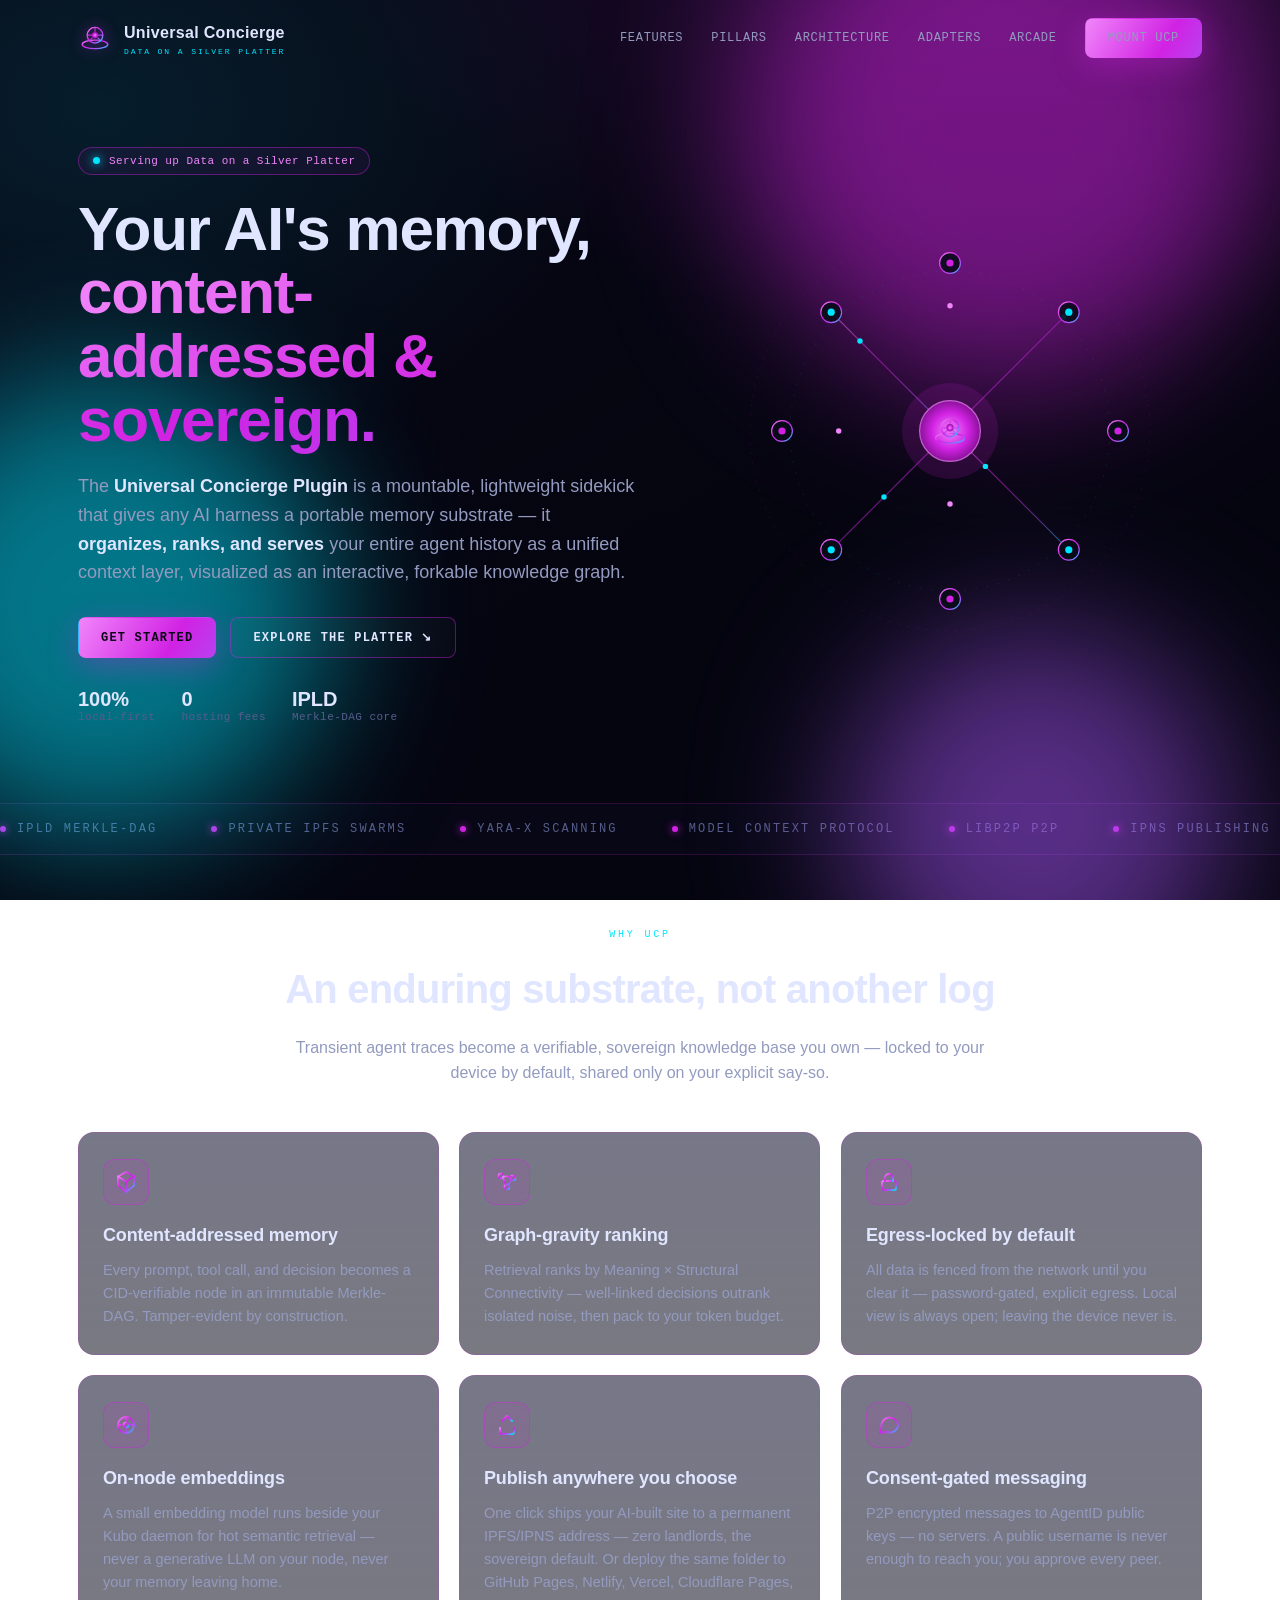
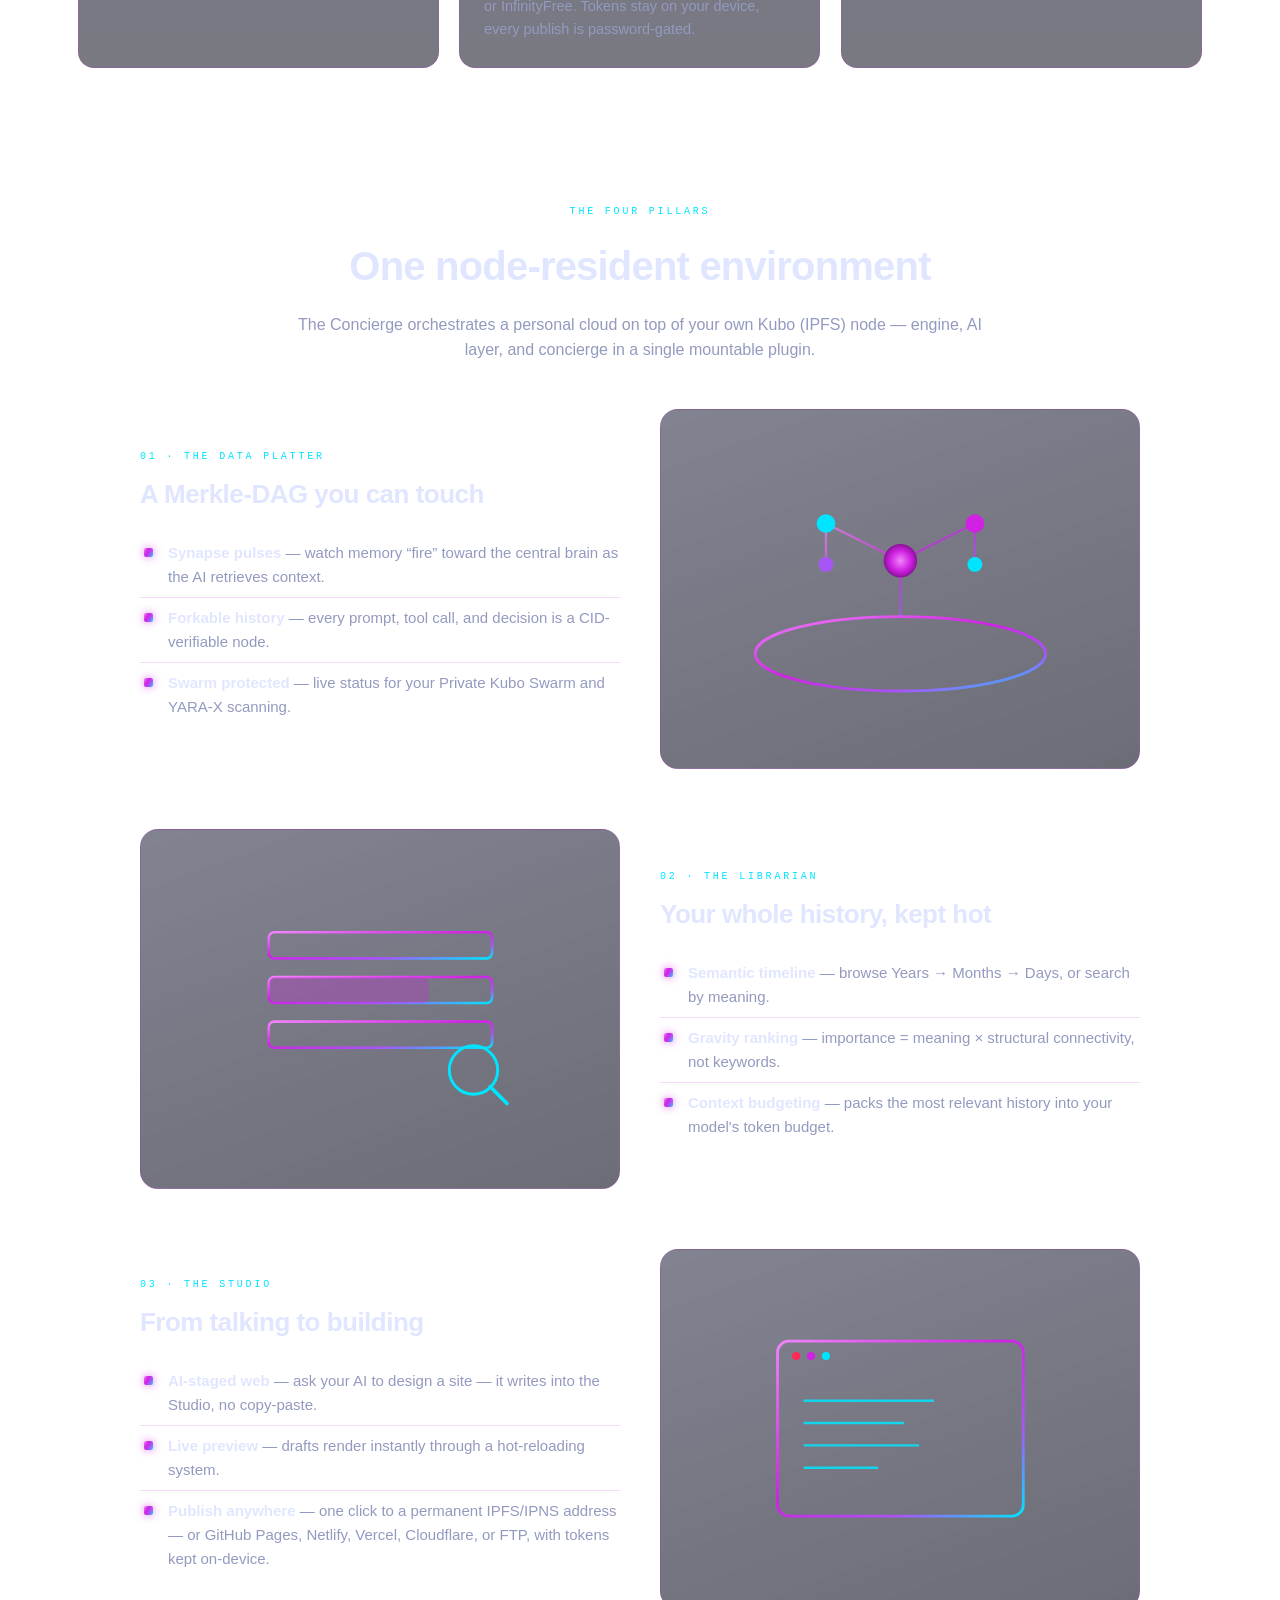
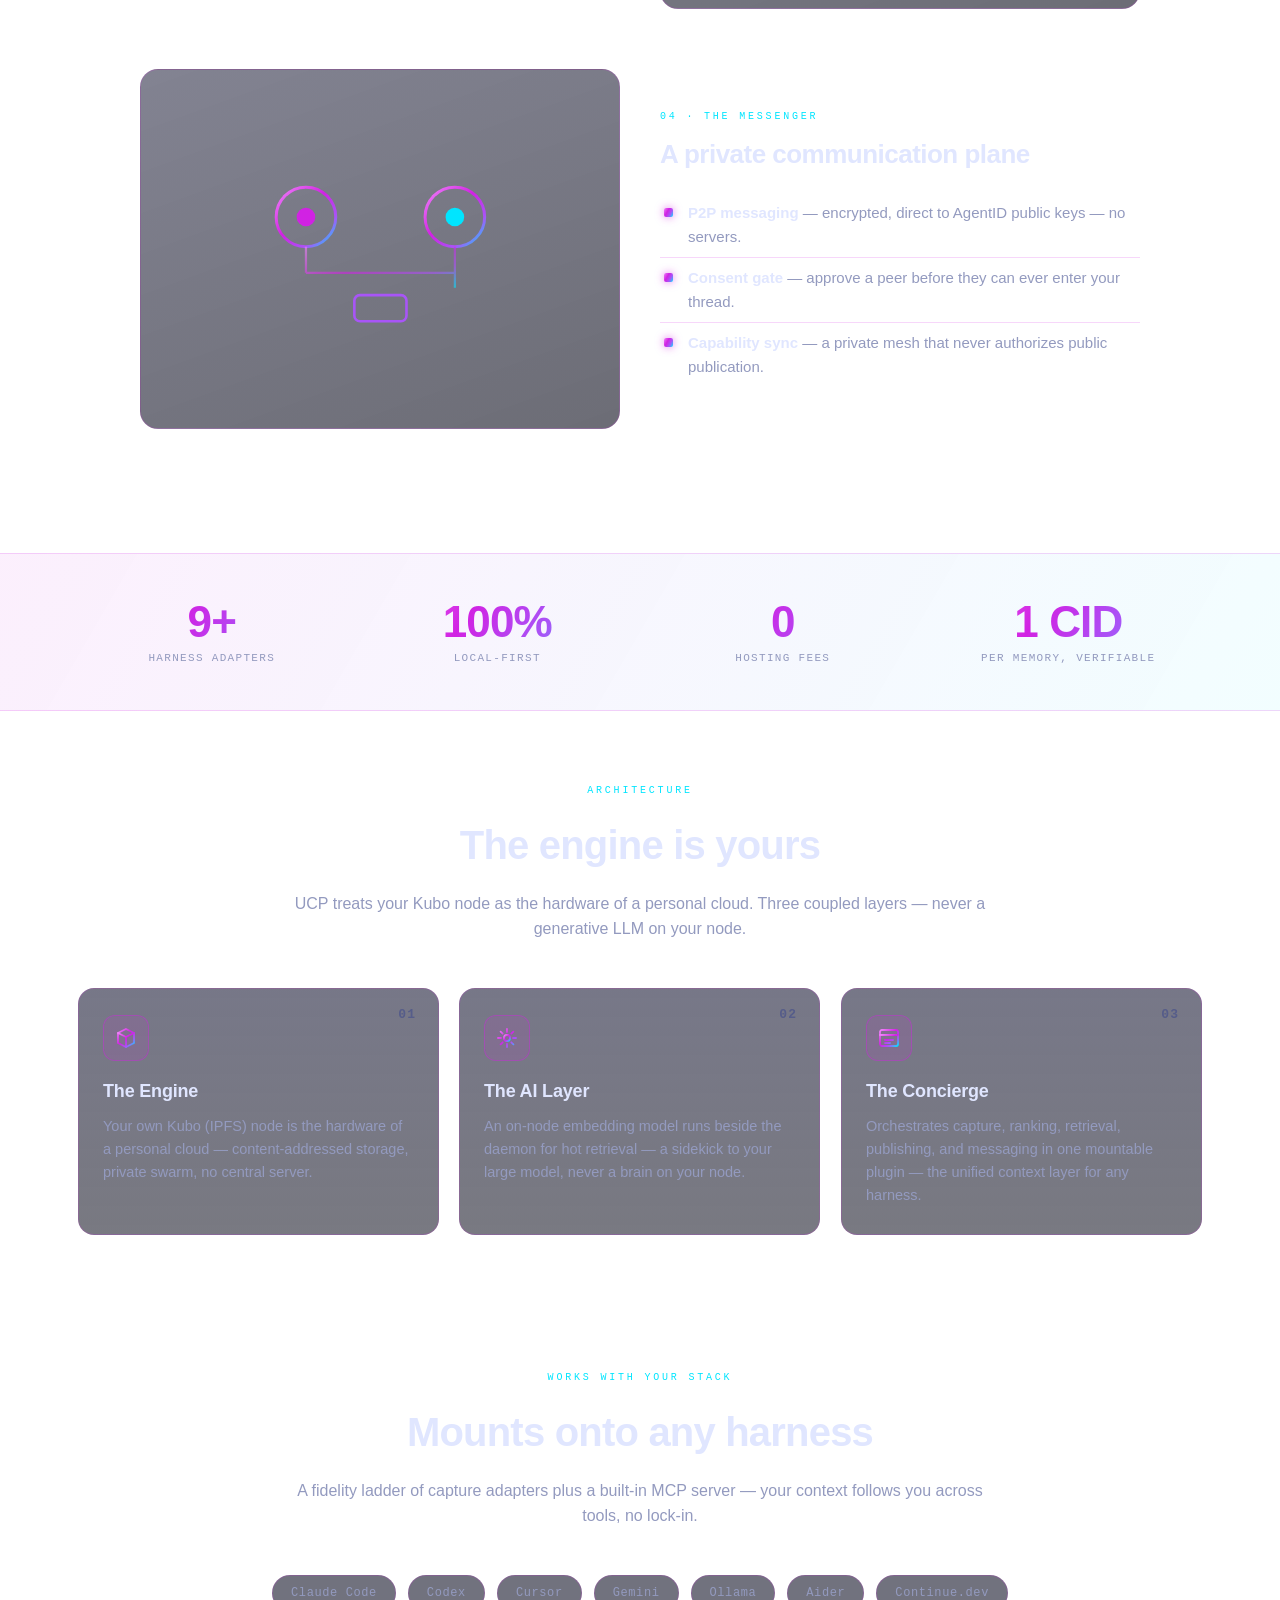
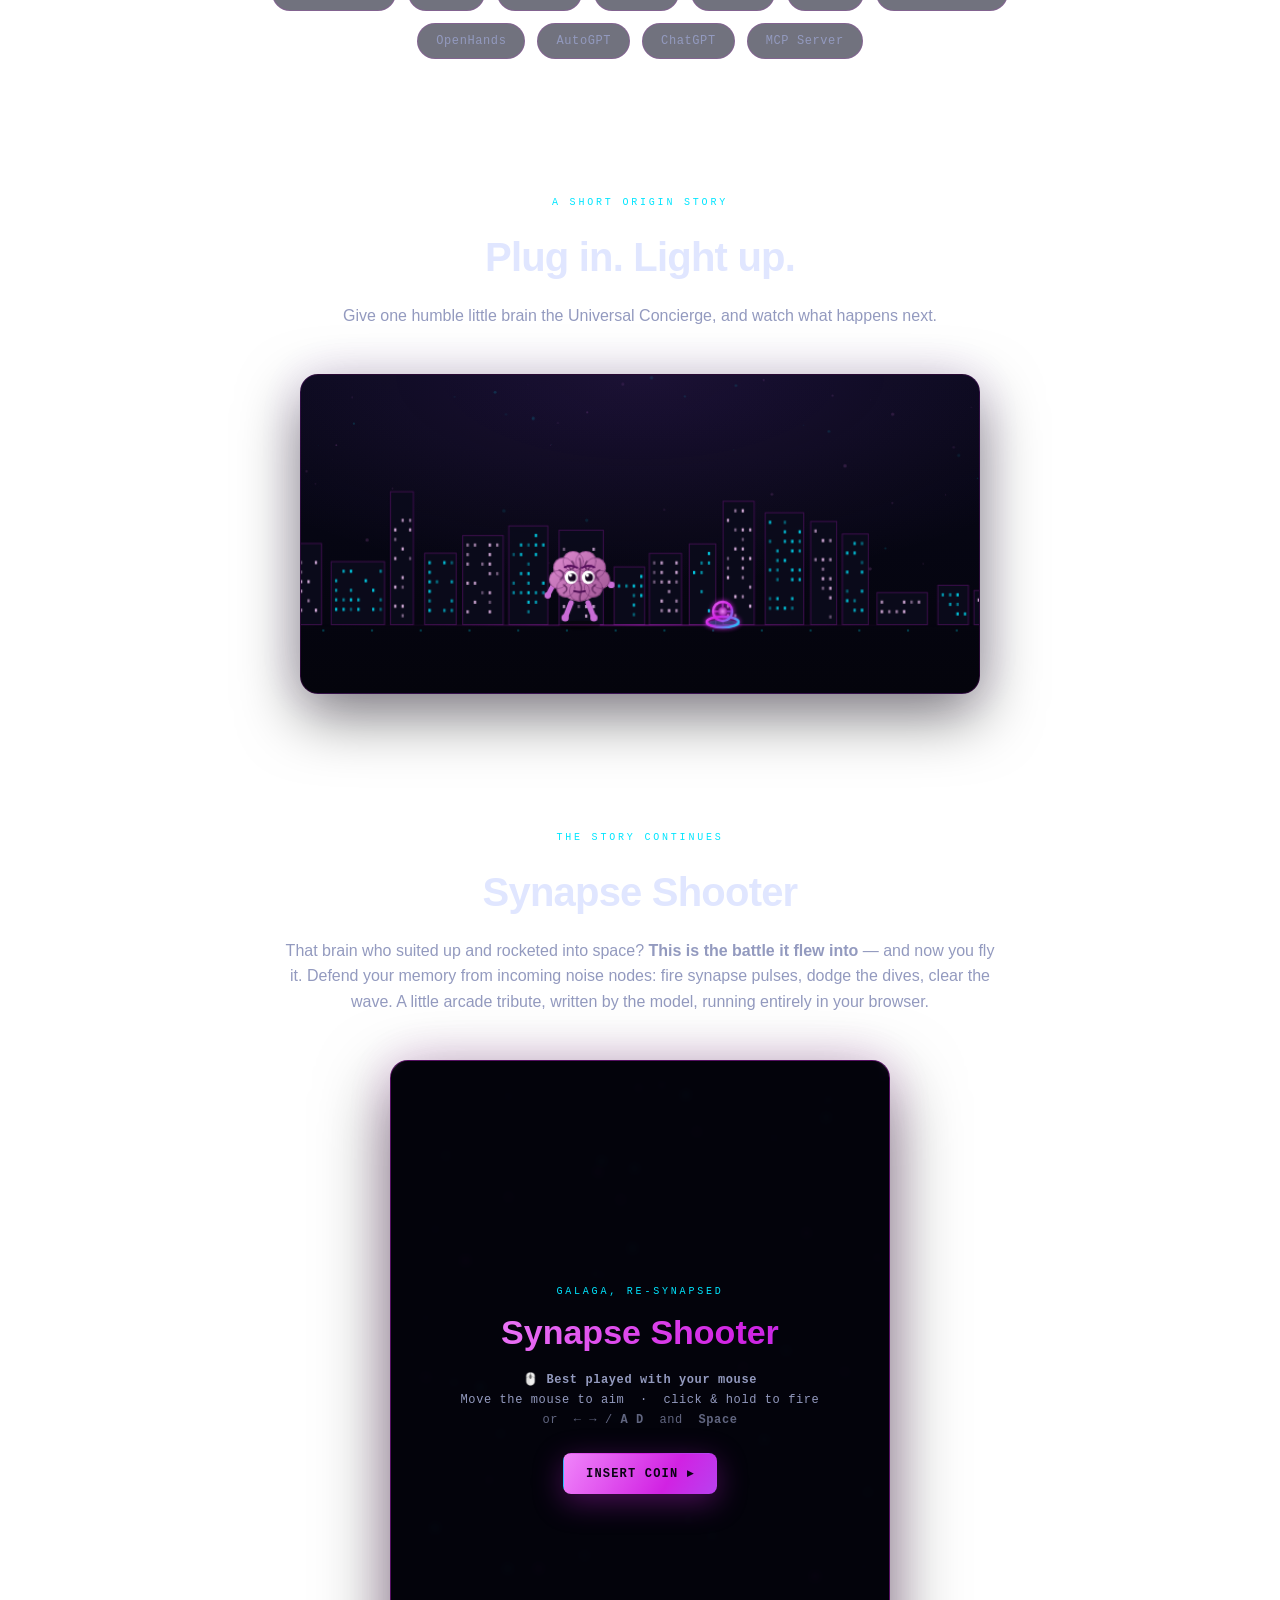
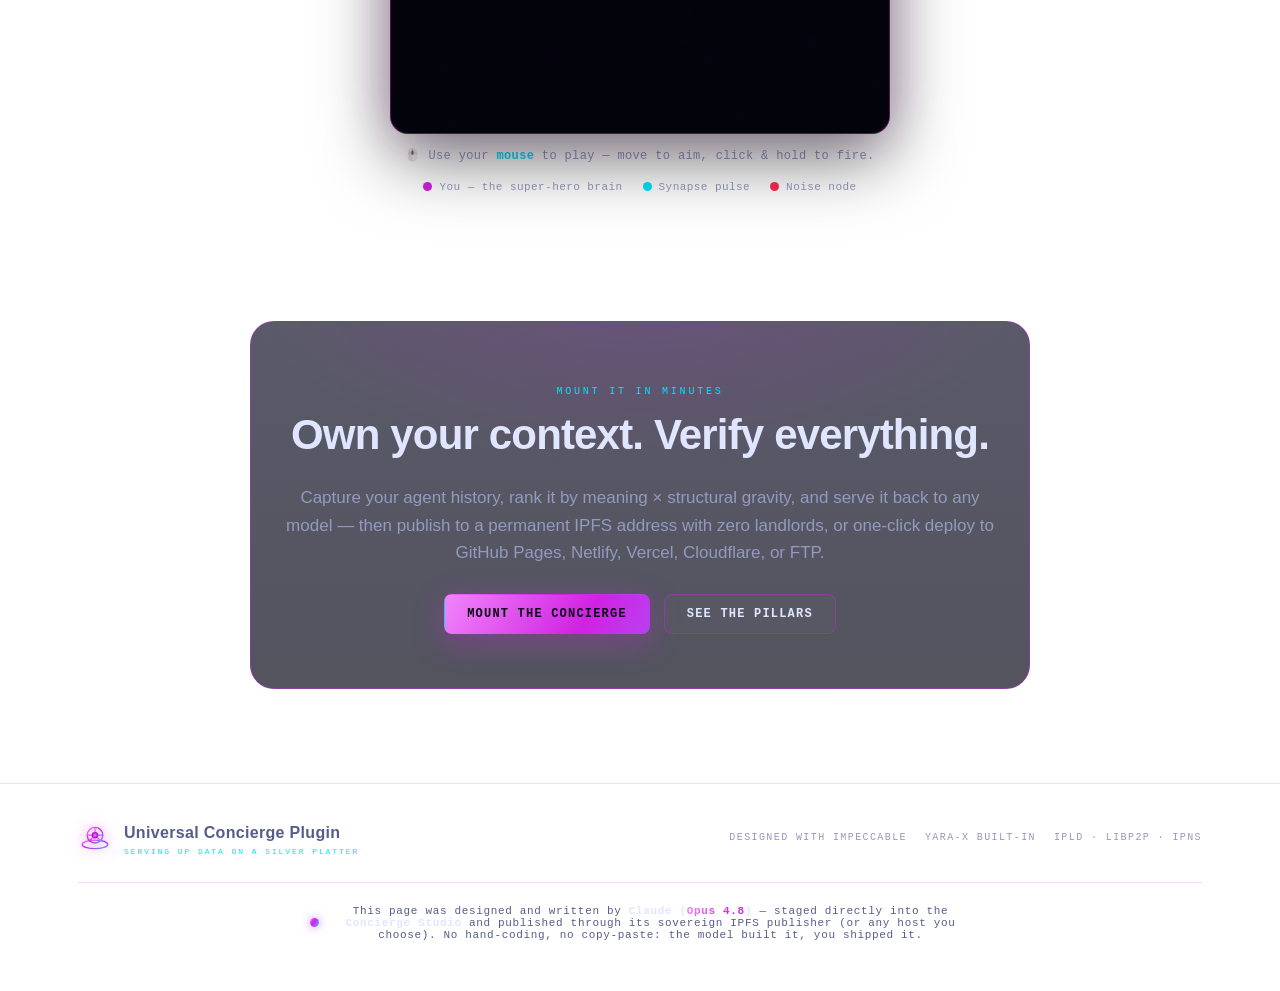
==== index.html @ cb351f6f "Published via Concierge" ====
<!doctype html>
<html lang="en">
<head>
<meta charset="utf-8">
<meta name="viewport" content="width=device-width, initial-scale=1">
<title>Universal Concierge Plugin — Serving up Data on a Silver Platter</title>
<meta name="description" content="The Universal Concierge Plugin (UCP) is a mountable, content-addressed memory substrate for any AI harness. Organize, rank, and serve your entire agent history as a sovereign context layer you own and verify.">
<style>
  :root{
    --black:#050510; --deep:#0a0b1a; --raised:#131429; --graphite:#1c1d38;
    --gold:#d122e3; --deep-gold:#8a1299; --pale-gold:#f085fa; --patina:#00e5ff;
    --vermilion:#ff2a55; --ink:#e0e6ff; --muted:#939abf; --faint:#565d8a; --synapse:#a855f7;
    --line:rgba(209,34,227,.18); --strong-line:rgba(209,34,227,.40);
    --body:"Avenir Next","Helvetica Neue",Helvetica,Arial,sans-serif;
    --mono:"SFMono-Regular",Consolas,"Liberation Mono",Menlo,monospace;
    --accent:linear-gradient(120deg,var(--pale-gold),var(--gold) 38%,var(--synapse) 68%,var(--patina));
  }
  *{box-sizing:border-box}
  html{scroll-behavior:smooth}
  body{
    margin:0; color:var(--ink); font:16px/1.6 var(--body);
    background:radial-gradient(1100px 700px at 78% -8%,rgba(209,34,227,.16),transparent 60%),
               radial-gradient(950px 680px at 8% 12%,rgba(0,229,255,.10),transparent 55%),
               linear-gradient(150deg,#070715,var(--black) 60%);
    background-attachment:fixed; overflow-x:hidden; -webkit-font-smoothing:antialiased;
  }
  a{color:inherit;text-decoration:none}
  ::selection{background:var(--gold);color:#fff}

  /* aurora drift */
  .aurora{position:fixed;inset:0;z-index:0;pointer-events:none;overflow:hidden}
  .aurora i{position:absolute;border-radius:50%;filter:blur(70px);opacity:.5;mix-blend-mode:screen;animation:drift 22s ease-in-out infinite}
  .aurora i:nth-child(1){width:520px;height:520px;background:var(--gold);top:-130px;left:58%}
  .aurora i:nth-child(2){width:460px;height:460px;background:var(--patina);top:42%;left:-130px;animation-delay:-7s}
  .aurora i:nth-child(3){width:380px;height:380px;background:var(--synapse);top:70%;left:66%;animation-delay:-13s}
  @keyframes drift{0%,100%{transform:translate(0,0) scale(1)}33%{transform:translate(40px,-50px) scale(1.12)}66%{transform:translate(-30px,40px) scale(.94)}}

  .wrap{max-width:1180px;margin:0 auto;padding:0 28px;position:relative;z-index:2}
  .eyebrow{color:var(--patina);font:10px var(--mono);letter-spacing:.28em;text-transform:uppercase}
  .grad{background:var(--accent);-webkit-background-clip:text;background-clip:text;color:transparent;background-size:200% 200%;animation:shimmer 8s ease infinite}
  @keyframes shimmer{0%,100%{background-position:0% 50%}50%{background-position:100% 50%}}

  /* nav */
  header{position:sticky;top:0;z-index:30;transition:.35s}
  nav{display:flex;align-items:center;gap:14px;max-width:1180px;margin:0 auto;padding:18px 28px;transition:.35s}
  header.scrolled{backdrop-filter:blur(12px);background:rgba(5,5,16,.72);border-bottom:1px solid var(--line)}
  header.scrolled nav{padding:12px 28px}
  .brand{display:flex;align-items:center;gap:12px;font-weight:700;letter-spacing:.02em}
  .brand .mark{width:34px;height:34px;flex:0 0 auto;filter:drop-shadow(0 0 7px rgba(209,34,227,.55))}
  .brand b{font-size:16px}
  .brand small{display:block;color:var(--patina);font:8px var(--mono);letter-spacing:.24em;text-transform:uppercase;margin-top:1px}
  .navlinks{margin-left:auto;display:flex;gap:28px;align-items:center}
  .navlinks a{color:var(--muted);font:12px var(--mono);letter-spacing:.06em;text-transform:uppercase;transition:.2s}
  .navlinks a:hover{color:var(--ink)}
  .btn{display:inline-flex;align-items:center;gap:9px;padding:12px 22px;border-radius:8px;font:12px var(--mono);letter-spacing:.1em;text-transform:uppercase;font-weight:600;cursor:pointer;border:1px solid transparent;transition:.25s;white-space:nowrap}
  .btn-primary{background:var(--accent);background-size:180% 180%;color:#0a0414;box-shadow:0 8px 30px rgba(209,34,227,.34);animation:shimmer 8s ease infinite}
  .btn-primary:hover{transform:translateY(-2px);box-shadow:0 12px 40px rgba(209,34,227,.5)}
  .btn-ghost{border-color:var(--strong-line);color:var(--ink);background:rgba(255,255,255,.02)}
  .btn-ghost:hover{border-color:var(--gold);background:rgba(209,34,227,.08)}
  @media(max-width:780px){.navlinks{display:none}}

  /* hero */
  .hero{display:grid;grid-template-columns:1.08fr .92fr;gap:30px;align-items:center;padding:70px 0 80px}
  @media(max-width:900px){.hero{grid-template-columns:1fr;padding:40px 0 50px}}
  .slogan-chip{display:inline-flex;align-items:center;gap:9px;padding:7px 14px;border:1px solid var(--strong-line);border-radius:100px;background:rgba(209,34,227,.06);font:11px var(--mono);letter-spacing:.04em;color:var(--pale-gold);margin-bottom:22px}
  .slogan-chip .dot{width:7px;height:7px;border-radius:50%;background:var(--patina);box-shadow:0 0 10px var(--patina);animation:blink 2.4s ease infinite}
  @keyframes blink{0%,100%{opacity:1}50%{opacity:.25}}
  h1{font-size:clamp(36px,5.4vw,62px);line-height:1.03;letter-spacing:-.02em;margin:0 0 20px;font-weight:800}
  .hero p.lead{font-size:18px;color:var(--muted);max-width:560px;margin:0 0 30px}
  .hero p.lead b{color:var(--ink);font-weight:600}
  .cta-row{display:flex;gap:14px;flex-wrap:wrap}
  .hero-meta{margin-top:30px;display:flex;gap:26px;flex-wrap:wrap}
  .hero-meta div{font:11px var(--mono);color:var(--faint);letter-spacing:.04em}
  .hero-meta b{display:block;color:var(--ink);font:600 20px var(--body);letter-spacing:0}

  /* hero graph */
  .stage{position:relative;aspect-ratio:1;max-width:480px;margin:0 auto;width:100%}
  .stage svg{width:100%;height:100%;overflow:visible}
  .ring{transform-origin:300px 300px;animation:spin 60s linear infinite}
  .ring.rev{animation:spin 90s linear infinite reverse}
  @keyframes spin{to{transform:rotate(360deg)}}
  .brainGlow{animation:pulse 3.4s ease-in-out infinite;transform-origin:300px 300px}
  @keyframes pulse{0%,100%{opacity:.55;transform:scale(1)}50%{opacity:1;transform:scale(1.08)}}
  .floatY{animation:floatY 7s ease-in-out infinite}
  @keyframes floatY{0%,100%{transform:translateY(0)}50%{transform:translateY(-12px)}}

  /* sections */
  section{position:relative;z-index:2;padding:64px 0}
  .sec-head{text-align:center;max-width:720px;margin:0 auto 46px}
  .sec-head h2{font-size:clamp(26px,3.6vw,40px);margin:12px 0 14px;letter-spacing:-.02em;font-weight:800}
  .sec-head p{color:var(--muted);font-size:16px;margin:0}

  /* trust marquee */
  .trust{border-top:1px solid var(--line);border-bottom:1px solid var(--line);background:rgba(10,11,26,.5);overflow:hidden;padding:18px 0}
  .marq{display:flex;gap:54px;width:max-content;animation:marq 26s linear infinite}
  .marq span{font:12px var(--mono);letter-spacing:.18em;text-transform:uppercase;color:var(--faint);display:inline-flex;align-items:center;gap:11px;white-space:nowrap}
  .marq span::before{content:"";width:6px;height:6px;border-radius:50%;background:var(--gold);box-shadow:0 0 8px var(--gold)}
  @keyframes marq{to{transform:translateX(-50%)}}

  /* feature grid */
  .grid{display:grid;grid-template-columns:repeat(3,1fr);gap:20px}
  @media(max-width:900px){.grid{grid-template-columns:1fr 1fr}}
  @media(max-width:620px){.grid{grid-template-columns:1fr}}
  .card{position:relative;padding:26px 24px;border-radius:16px;background:linear-gradient(180deg,rgba(28,29,56,.6),rgba(10,11,26,.55));border:1px solid var(--line);overflow:hidden;transition:.3s;will-change:transform}
  .card::before{content:"";position:absolute;inset:0;background:radial-gradient(380px 200px at var(--mx,50%) var(--my,0%),rgba(209,34,227,.16),transparent 60%);opacity:0;transition:.3s}
  .card:hover{transform:translateY(-6px);border-color:var(--strong-line);box-shadow:0 18px 50px rgba(0,0,0,.5)}
  .card:hover::before{opacity:1}
  .ic{width:46px;height:46px;border-radius:12px;display:grid;place-items:center;margin-bottom:16px;background:rgba(209,34,227,.1);border:1px solid var(--strong-line)}
  .ic svg{width:24px;height:24px}
  .card h3{margin:0 0 9px;font-size:18px;letter-spacing:-.01em}
  .card p{margin:0;color:var(--muted);font-size:14.5px}
  .card .num{position:absolute;top:18px;right:22px;font:700 13px var(--mono);color:var(--faint);letter-spacing:.1em}

  /* pillars (alternating) */
  .pillar{display:grid;grid-template-columns:1fr 1fr;gap:40px;align-items:center;margin:0 auto 60px;max-width:1000px}
  .pillar:nth-child(even) .pcopy{order:2}
  @media(max-width:820px){.pillar{grid-template-columns:1fr;gap:22px}.pillar:nth-child(even) .pcopy{order:0}}
  .pcopy .eyebrow{margin-bottom:12px;display:block}
  .pcopy h3{font-size:26px;margin:0 0 14px;letter-spacing:-.02em}
  .pcopy ul{list-style:none;padding:0;margin:18px 0 0}
  .pcopy li{position:relative;padding:8px 0 8px 28px;color:var(--muted);font-size:15px;border-top:1px solid var(--line)}
  .pcopy li:first-child{border-top:0}
  .pcopy li::before{content:"";position:absolute;left:4px;top:15px;width:9px;height:9px;border-radius:2px;background:var(--accent);box-shadow:0 0 9px rgba(209,34,227,.6)}
  .pcopy li b{color:var(--ink);font-weight:600}
  .pviz{aspect-ratio:4/3;border-radius:18px;border:1px solid var(--line);background:linear-gradient(160deg,rgba(28,29,56,.55),rgba(10,11,26,.6));display:grid;place-items:center;overflow:hidden;position:relative}
  .pviz svg{width:78%;height:78%;overflow:visible}

  /* stats band */
  .band{border-top:1px solid var(--line);border-bottom:1px solid var(--line);background:linear-gradient(120deg,rgba(209,34,227,.07),rgba(0,229,255,.05))}
  .stats{display:grid;grid-template-columns:repeat(4,1fr);gap:18px;text-align:center}
  @media(max-width:760px){.stats{grid-template-columns:1fr 1fr}}
  .stat b{display:block;font-size:clamp(28px,4vw,44px);font-weight:800;letter-spacing:-.02em;line-height:1;background:var(--accent);-webkit-background-clip:text;background-clip:text;color:transparent}
  .stat span{display:block;margin-top:8px;font:11px var(--mono);letter-spacing:.12em;text-transform:uppercase;color:var(--muted)}

  /* adapters */
  .chips{display:flex;flex-wrap:wrap;gap:12px;justify-content:center;max-width:820px;margin:0 auto}
  .chip{padding:10px 18px;border-radius:100px;border:1px solid var(--line);background:rgba(19,20,41,.6);font:12px var(--mono);letter-spacing:.05em;color:var(--muted);transition:.25s}
  .chip:hover{border-color:var(--gold);color:var(--ink);transform:translateY(-3px);box-shadow:0 8px 22px rgba(209,34,227,.25)}

  /* final cta */
  .finale{text-align:center;max-width:780px;margin:0 auto;padding:54px 34px;border-radius:24px;border:1px solid var(--strong-line);background:radial-gradient(700px 360px at 50% -20%,rgba(209,34,227,.18),transparent 60%),linear-gradient(180deg,rgba(19,20,41,.7),rgba(10,11,26,.7));position:relative;overflow:hidden}
  .finale h2{font-size:clamp(28px,4vw,42px);margin:0 0 16px;font-weight:800;letter-spacing:-.02em}
  .finale p{color:var(--muted);margin:0 0 28px;font-size:17px}

  footer{border-top:1px solid var(--line);margin-top:30px;padding:36px 0 50px;color:var(--faint)}
  .foot{display:flex;flex-wrap:wrap;gap:18px;align-items:center;justify-content:space-between}
  .foot .badges{display:flex;gap:18px;flex-wrap:wrap;font:10px var(--mono);letter-spacing:.14em;text-transform:uppercase}
  .foot .badges b{color:var(--muted);font-weight:400}
  .gen{margin-top:26px;padding-top:22px;border-top:1px solid var(--line);display:flex;align-items:center;justify-content:center;gap:12px;text-align:center;flex-wrap:wrap}
  .gen .spark{width:9px;height:9px;border-radius:50%;background:var(--accent);box-shadow:0 0 10px rgba(168,85,247,.7);animation:blink 2.4s ease infinite;flex:0 0 auto}
  .gen p{margin:0;font:11px var(--mono);letter-spacing:.06em;color:var(--faint);max-width:640px}
  .gen p b{color:var(--ink);font-weight:600}
  .gen p .grad{font-weight:700}

  /* arcade */
  .arcade-wrap{max-width:500px;margin:0 auto}
  .game-frame{position:relative;border:1px solid var(--strong-line);border-radius:18px;overflow:hidden;background:#04040c;box-shadow:0 24px 70px rgba(0,0,0,.55),0 0 50px rgba(209,34,227,.16)}
  #synapse-game{display:block;width:100%;height:auto;touch-action:none;cursor:crosshair}
  .overlay{position:absolute;inset:0;display:grid;place-items:center;text-align:center;background:rgba(4,4,12,.86);backdrop-filter:blur(3px);transition:.35s;padding:22px}
  .overlay.hide{opacity:0;visibility:hidden}
  .overlay h3{font-size:clamp(26px,7vw,34px);margin:8px 0 10px;font-weight:800}
  .overlay p{color:var(--muted);font:12px var(--mono);margin:0 0 22px;letter-spacing:.05em;line-height:1.7}
  .overlay .hi{color:var(--patina);margin-top:14px;font:11px var(--mono);letter-spacing:.1em}
  .legend{display:flex;gap:20px;justify-content:center;flex-wrap:wrap;margin-top:18px;font:11px var(--mono);color:var(--muted);letter-spacing:.04em}
  .legend i{display:inline-block;width:9px;height:9px;border-radius:50%;margin-right:7px;vertical-align:middle}
  .arcade-tip{text-align:center;color:var(--muted);font:12px var(--mono);letter-spacing:.03em;margin:14px 0 0}
  .arcade-tip b{color:var(--patina)}
  /* cartoon */
  .toon-wrap{max-width:680px;margin:0 auto}
  .toon-frame{border:1px solid var(--line);border-radius:18px;overflow:hidden;background:radial-gradient(120% 110% at 50% 0%,rgba(168,85,247,.12),transparent 60%),linear-gradient(180deg,#08081a,#04040c);box-shadow:0 22px 60px rgba(0,0,0,.5),0 0 50px rgba(168,85,247,.12)}
  #toon{display:block;width:100%;height:auto}

  /* reveal */
  .reveal{opacity:0;transform:translateY(26px);transition:.7s cubic-bezier(.2,.7,.2,1)}
  .reveal.in{opacity:1;transform:none}
  [data-d="1"]{transition-delay:.08s}[data-d="2"]{transition-delay:.16s}[data-d="3"]{transition-delay:.24s}
  @media(prefers-reduced-motion:reduce){*{animation:none!important}.reveal{opacity:1;transform:none}}
</style>
</head>
<body>
<div class="aurora"><i></i><i></i><i></i></div>

<!-- shared defs: brand mark + gradients -->
<svg width="0" height="0" style="position:absolute"><defs>
  <linearGradient id="g" x1="0" y1="0" x2="1" y2="1">
    <stop offset="0" stop-color="#f085fa"/><stop offset=".45" stop-color="#d122e3"/>
    <stop offset=".75" stop-color="#a855f7"/><stop offset="1" stop-color="#00e5ff"/>
  </linearGradient>
  <radialGradient id="gb" cx="50%" cy="50%" r="50%">
    <stop offset="0" stop-color="#f085fa"/><stop offset=".6" stop-color="#d122e3"/><stop offset="1" stop-color="#8a1299"/>
  </radialGradient>
  <symbol id="logo" viewBox="0 0 48 48">
    <ellipse cx="24" cy="33" rx="18" ry="6" fill="none" stroke="url(#g)" stroke-width="2"/>
    <circle cx="24" cy="20" r="11" fill="none" stroke="url(#g)" stroke-width="2"/>
    <circle cx="24" cy="20" r="4.6" fill="url(#gb)"/>
    <path d="M24 9v6M13.5 20h6M28.5 20h6M16 28l4-4M32 28l-4-4" stroke="url(#g)" stroke-width="1.6" stroke-linecap="round" opacity=".85"/>
  </symbol>
</defs></svg>

<header id="hdr">
  <nav>
    <a class="brand" href="#top">
      <svg class="mark"><use href="#logo"/></svg>
      <span><b>Universal Concierge</b><small>Data on a Silver Platter</small></span>
    </a>
    <div class="navlinks">
      <a href="#features">Features</a>
      <a href="#pillars">Pillars</a>
      <a href="#architecture">Architecture</a>
      <a href="#adapters">Adapters</a>
      <a href="#arcade">Arcade</a>
      <a class="btn btn-primary" href="#start">Mount UCP</a>
    </div>
  </nav>
</header>

<main id="top" class="wrap">
  <!-- HERO -->
  <section class="hero">
    <div class="reveal in">
      <span class="slogan-chip"><span class="dot"></span>Serving up Data on a Silver Platter</span>
      <h1>Your AI's memory,<br><span class="grad">content-addressed&nbsp;&amp; sovereign.</span></h1>
      <p class="lead">The <b>Universal Concierge Plugin</b> is a mountable, lightweight sidekick that gives any AI harness a portable memory substrate — it <b>organizes, ranks, and serves</b> your entire agent history as a unified context layer, visualized as an interactive, forkable knowledge graph.</p>
      <div class="cta-row">
        <a class="btn btn-primary" href="#start">Get started</a>
        <a class="btn btn-ghost" href="#features">Explore the platter ↘</a>
      </div>
      <div class="hero-meta">
        <div><b>100%</b>local-first</div>
        <div><b>0</b>hosting fees</div>
        <div><b>IPLD</b>Merkle-DAG core</div>
      </div>
    </div>
    <div class="stage floatY">
      <svg viewBox="0 0 600 600" aria-hidden="true">
        <g class="ring"><circle cx="300" cy="300" r="250" fill="none" stroke="rgba(209,34,227,.16)" stroke-width="1" stroke-dasharray="3 9"/></g>
        <g class="ring rev"><circle cx="300" cy="300" r="200" fill="none" stroke="rgba(0,229,255,.16)" stroke-width="1" stroke-dasharray="2 12"/></g>
        <g id="edges" stroke="url(#g)" stroke-width="1.4" opacity=".5" fill="none"></g>
        <g id="pulses"></g>
        <g id="nodes"></g>
        <g class="brainGlow"><circle cx="300" cy="300" r="60" fill="rgba(209,34,227,.14)"/></g>
        <circle cx="300" cy="300" r="38" fill="url(#gb)"/>
        <circle cx="300" cy="300" r="38" fill="none" stroke="#f085fa" stroke-width="1.5" opacity=".7"/>
        <use href="#logo" x="276" y="276" width="48" height="48"/>
      </svg>
    </div>
  </section>
</main>

<!-- TRUST -->
<div class="trust" aria-hidden="true"><div class="marq" id="marq"></div></div>

<main class="wrap">
  <!-- FEATURES -->
  <section id="features">
    <div class="sec-head reveal"><span class="eyebrow">Why UCP</span><h2>An enduring substrate, not another log</h2><p>Transient agent traces become a verifiable, sovereign knowledge base you own — locked to your device by default, shared only on your explicit say-so.</p></div>
    <div class="grid" id="featGrid"></div>
  </section>

  <!-- PILLARS -->
  <section id="pillars">
    <div class="sec-head reveal"><span class="eyebrow">The four pillars</span><h2>One node-resident environment</h2><p>The Concierge orchestrates a personal cloud on top of your own Kubo (IPFS) node — engine, AI layer, and concierge in a single mountable plugin.</p></div>
    <div id="pillarWrap"></div>
  </section>
</main>

<!-- STATS BAND -->
<div class="band"><div class="wrap"><section style="padding:46px 0"><div class="stats" id="stats"></div></section></div></div>

<main class="wrap">
  <!-- ARCHITECTURE -->
  <section id="architecture">
    <div class="sec-head reveal"><span class="eyebrow">Architecture</span><h2>The engine is yours</h2><p>UCP treats your Kubo node as the hardware of a personal cloud. Three coupled layers — never a generative LLM on your node.</p></div>
    <div class="grid" id="archGrid"></div>
  </section>

  <!-- ADAPTERS -->
  <section id="adapters">
    <div class="sec-head reveal"><span class="eyebrow">Works with your stack</span><h2>Mounts onto any harness</h2><p>A fidelity ladder of capture adapters plus a built-in MCP server — your context follows you across tools, no lock-in.</p></div>
    <div class="chips reveal" id="chips"></div>
  </section>

  <!-- CARTOON STORY -->
  <section id="story">
    <div class="sec-head reveal"><span class="eyebrow">A short origin story</span><h2>Plug in. Light up.</h2><p>Give one humble little brain the Universal Concierge, and watch what happens next.</p></div>
    <div class="toon-wrap reveal"><div class="toon-frame"><canvas id="toon" width="640" height="300"></canvas></div></div>
  </section>

  <!-- ARCADE -->
  <section id="arcade">
    <div class="sec-head reveal"><span class="eyebrow">The story continues</span><h2>Synapse Shooter</h2><p>That brain who suited up and rocketed into space? <b>This is the battle it flew into</b> — and now you fly it. Defend your memory from incoming noise nodes: fire synapse pulses, dodge the dives, clear the wave. A little arcade tribute, written by the model, running entirely in your browser.</p></div>
    <div class="arcade-wrap reveal">
      <div class="game-frame">
        <canvas id="synapse-game" width="460" height="620"></canvas>
        <div id="ss-overlay" class="overlay">
          <div>
            <div class="eyebrow">Galaga, re-synapsed</div>
            <h3 class="grad">Synapse Shooter</h3>
            <p id="ss-text">🖱️ <b>Best played with your mouse</b><br>Move the mouse to aim &nbsp;·&nbsp; click &amp; hold to fire<br><span style="opacity:.65">or &nbsp;<b>← →</b> / <b>A&nbsp;D</b>&nbsp; and &nbsp;<b>Space</b></span></p>
            <button id="ss-btn" class="btn btn-primary">Insert coin ▸</button>
            <div class="hi" id="ss-hi"></div>
          </div>
        </div>
      </div>
      <p class="arcade-tip">🖱️ Use your <b>mouse</b> to play — move to aim, click &amp; hold to fire.</p>
      <div class="legend">
        <span><i style="background:#d122e3"></i>You — the super-hero brain</span>
        <span><i style="background:#00e5ff"></i>Synapse pulse</span>
        <span><i style="background:#ff2a55"></i>Noise node</span>
      </div>
    </div>
  </section>

  <!-- FINAL CTA -->
  <section id="start">
    <div class="finale reveal">
      <span class="eyebrow">Mount it in minutes</span>
      <h2>Own your context. Verify everything.</h2>
      <p>Capture your agent history, rank it by meaning &times; structural gravity, and serve it back to any model — then publish to a permanent IPFS address with zero landlords, or one-click deploy to GitHub Pages, Netlify, Vercel, Cloudflare, or FTP.</p>
      <div class="cta-row" style="justify-content:center">
        <a class="btn btn-primary" href="#top">Mount the Concierge</a>
        <a class="btn btn-ghost" href="#pillars">See the pillars</a>
      </div>
    </div>
  </section>
</main>

<footer><div class="wrap">
  <div class="foot">
    <a class="brand" href="#top"><svg class="mark"><use href="#logo"/></svg><span><b>Universal Concierge Plugin</b><small>Serving up data on a silver platter</small></span></a>
    <div class="badges"><b>Designed with Impeccable</b><b>YARA-X built-in</b><b>IPLD · libp2p · IPNS</b></div>
  </div>
  <div class="gen">
    <span class="spark"></span>
    <p>This page was designed and written by <b>Claude (<span class="grad">Opus&nbsp;4.8</span>)</b> — staged directly into the <b>Concierge Studio</b> and published through its sovereign IPFS publisher (or any host you choose). No hand-coding, no copy-paste: the model built it, you shipped it.</p>
  </div>
</div></footer>

<script>
(function(){
  var ns="http://www.w3.org/2000/svg";
  function el(t,a){var e=document.createElementNS(ns,t);for(var k in a)e.setAttribute(k,a[k]);return e;}

  /* hero knowledge-graph: nodes orbiting a brain, pulses flowing inward */
  var nodes=document.getElementById("nodes"),edges=document.getElementById("edges"),pulses=document.getElementById("pulses");
  if(nodes){
    var cx=300,cy=300,R=210,N=8;
    for(var i=0;i<N;i++){
      var a=(i/N)*Math.PI*2 - Math.PI/2;
      var x=cx+Math.cos(a)*R, y=cy+Math.sin(a)*R;
      edges.appendChild(el("path",{d:"M"+x+","+y+" L"+cx+","+cy}));
      var g=el("g",{});
      g.appendChild(el("circle",{cx:x,cy:y,r:13,fill:"rgba(10,11,26,.9)",stroke:"url(#g)","stroke-width":1.5}));
      g.appendChild(el("circle",{cx:x,cy:y,r:4.5,fill:i%2?"#00e5ff":"#d122e3"}));
      nodes.appendChild(g);
      var dot=el("circle",{r:3.4,fill:i%2?"#00e5ff":"#f085fa"});
      dot.appendChild(el("animateMotion",{dur:(2.1+i*0.18)+"s",repeatCount:"indefinite",begin:(i*0.26)+"s",path:"M"+x+","+y+" L"+cx+","+cy}));
      pulses.appendChild(dot);
    }
  }

  /* trust marquee (doubled for seamless loop) */
  var items=["IPLD Merkle-DAG","Private IPFS Swarms","YARA-X scanning","Model Context Protocol","libp2p P2P","IPNS publishing","Multi-host deploy","On-node embeddings","Capability-scoped sync"];
  var marq=document.getElementById("marq");
  if(marq)marq.innerHTML=items.concat(items).map(function(t){return "<span>"+t+"</span>";}).join("");

  function icon(p){return '<svg viewBox="0 0 24 24" fill="none" stroke="url(#g)" stroke-width="1.8" stroke-linecap="round" stroke-linejoin="round">'+p+'</svg>';}
  var feats=[
    {t:"Content-addressed memory",d:"Every prompt, tool call, and decision becomes a CID-verifiable node in an immutable Merkle-DAG. Tamper-evident by construction.",i:'<path d="M12 2l8 4.5v9L12 22 4 15.5v-9z"/><path d="M12 22V12M4 6.5l8 5 8-5"/>'},
    {t:"Graph-gravity ranking",d:"Retrieval ranks by Meaning × Structural Connectivity — well-linked decisions outrank isolated noise, then pack to your token budget.",i:'<circle cx="6" cy="6" r="2.4"/><circle cx="18" cy="8" r="2.4"/><circle cx="12" cy="17" r="2.4"/><path d="M7.8 7.4L11 15M16.4 9.6L13 15M8 6.6h8"/>'},
    {t:"Egress-locked by default",d:"All data is fenced from the network until you clear it — password-gated, explicit egress. Local view is always open; leaving the device never is.",i:'<rect x="5" y="11" width="14" height="9" rx="2"/><path d="M8 11V8a4 4 0 018 0v3"/>'},
    {t:"On-node embeddings",d:"A small embedding model runs beside your Kubo daemon for hot semantic retrieval — never a generative LLM on your node, never your memory leaving home.",i:'<circle cx="12" cy="12" r="8"/><path d="M12 4v4M12 16v4M4 12h4M16 12h4"/><circle cx="12" cy="12" r="2.3"/>'},
    {t:"Publish anywhere you choose",d:"One click ships your AI-built site to a permanent IPFS/IPNS address — zero landlords, the sovereign default. Or deploy the same folder to GitHub Pages, Netlify, Vercel, Cloudflare Pages, or InfinityFree. Tokens stay on your device, every publish is password-gated.",i:'<path d="M12 3v12"/><path d="M7 8l5-5 5 5"/><path d="M5 15v4a2 2 0 002 2h10a2 2 0 002-2v-4"/>'},
    {t:"Consent-gated messaging",d:"P2P encrypted messages to AgentID public keys — no servers. A public username is never enough to reach you; you approve every peer.",i:'<path d="M21 11.5a8 8 0 01-11.6 7.1L3 20l1.4-5.4A8 8 0 1121 11.5z"/>'}
  ];
  var fg=document.getElementById("featGrid");
  if(fg)feats.forEach(function(f,i){
    var c=document.createElement("div");c.className="card reveal";c.setAttribute("data-d",(i%3)+1);
    c.innerHTML='<div class="ic">'+icon(f.i)+'</div><h3>'+f.t+'</h3><p>'+f.d+'</p>';
    fg.appendChild(c);
  });

  function viz(kind){
    if(kind=="platter")return '<svg viewBox="0 0 200 150"><ellipse cx="100" cy="110" rx="78" ry="20" fill="none" stroke="url(#g)" stroke-width="1.5"/><g stroke="url(#g)" fill="none" stroke-width="1.2" opacity=".7"><path d="M100 90V60M100 60L60 40M100 60l40-20M60 40v22M140 40v22"/></g><circle cx="100" cy="60" r="9" fill="url(#gb)"/><circle cx="60" cy="40" r="5" fill="#00e5ff"/><circle cx="140" cy="40" r="5" fill="#d122e3"/><circle cx="60" cy="62" r="4" fill="#a855f7"/><circle cx="140" cy="62" r="4" fill="#00e5ff"/></svg>';
    if(kind=="lib")return '<svg viewBox="0 0 200 150"><g stroke="url(#g)" stroke-width="1.4" fill="none"><rect x="40" y="34" width="120" height="14" rx="3"/><rect x="40" y="58" width="120" height="14" rx="3"/><rect x="40" y="82" width="120" height="14" rx="3"/></g><rect x="40" y="58" width="86" height="14" rx="3" fill="rgba(209,34,227,.28)"/><circle cx="150" cy="108" r="13" fill="none" stroke="#00e5ff" stroke-width="1.6"/><path d="M159 117l9 9" stroke="#00e5ff" stroke-width="2" stroke-linecap="round"/></svg>';
    if(kind=="studio")return '<svg viewBox="0 0 200 150"><rect x="34" y="28" width="132" height="94" rx="6" fill="none" stroke="url(#g)" stroke-width="1.5"/><path d="M34 44h132" stroke="url(#g)" stroke-width="1.2"/><circle cx="44" cy="36" r="2.2" fill="#ff2a55"/><circle cx="52" cy="36" r="2.2" fill="#d122e3"/><circle cx="60" cy="36" r="2.2" fill="#00e5ff"/><g stroke="#00e5ff" stroke-width="1.3" opacity=".85" fill="none"><path d="M48 60h70M48 72h54M48 84h62M48 96h40"/></g></svg>';
    return '<svg viewBox="0 0 200 150"><circle cx="60" cy="58" r="16" fill="none" stroke="url(#g)" stroke-width="1.6"/><circle cx="140" cy="58" r="16" fill="none" stroke="url(#g)" stroke-width="1.6"/><circle cx="60" cy="58" r="5" fill="#d122e3"/><circle cx="140" cy="58" r="5" fill="#00e5ff"/><path d="M76 58h48" stroke="url(#g)" stroke-width="1.5" stroke-dasharray="4 4"><animate attributeName="stroke-dashoffset" from="16" to="0" dur="1s" repeatCount="indefinite"/></path><path d="M60 74v14M140 74v14M60 88h80v8" stroke="url(#g)" stroke-width="1.2" fill="none" opacity=".6"/><rect x="86" y="100" width="28" height="14" rx="3" fill="none" stroke="#a855f7" stroke-width="1.4"/></svg>';
  }
  var pillars=[
    {tag:"01 · The Data Platter",t:"A Merkle-DAG you can touch",v:"platter",li:[["Synapse pulses","watch memory “fire” toward the central brain as the AI retrieves context."],["Forkable history","every prompt, tool call, and decision is a CID-verifiable node."],["Swarm protected","live status for your Private Kubo Swarm and YARA-X scanning."]]},
    {tag:"02 · The Librarian",t:"Your whole history, kept hot",v:"lib",li:[["Semantic timeline","browse Years → Months → Days, or search by meaning."],["Gravity ranking","importance = meaning × structural connectivity, not keywords."],["Context budgeting","packs the most relevant history into your model's token budget."]]},
    {tag:"03 · The Studio",t:"From talking to building",v:"studio",li:[["AI-staged web","ask your AI to design a site — it writes into the Studio, no copy-paste."],["Live preview","drafts render instantly through a hot-reloading system."],["Publish anywhere","one click to a permanent IPFS/IPNS address — or GitHub Pages, Netlify, Vercel, Cloudflare, or FTP, with tokens kept on-device."]]},
    {tag:"04 · The Messenger",t:"A private communication plane",v:"msg",li:[["P2P messaging","encrypted, direct to AgentID public keys — no servers."],["Consent gate","approve a peer before they can ever enter your thread."],["Capability sync","a private mesh that never authorizes public publication."]]}
  ];
  var pw=document.getElementById("pillarWrap");
  if(pw)pillars.forEach(function(p){
    var row=document.createElement("div");row.className="pillar reveal";
    var lis=p.li.map(function(x){return "<li><b>"+x[0]+"</b> — "+x[1]+"</li>";}).join("");
    row.innerHTML='<div class="pcopy"><span class="eyebrow">'+p.tag+'</span><h3>'+p.t+'</h3><ul>'+lis+'</ul></div><div class="pviz">'+viz(p.v)+'</div>';
    pw.appendChild(row);
  });

  var arch=[
    {t:"The Engine",d:"Your own Kubo (IPFS) node is the hardware of a personal cloud — content-addressed storage, private swarm, no central server.",i:'<path d="M4 7l8-4 8 4v10l-8 4-8-4z"/><path d="M12 11l8-4M12 11v10M12 11L4 7"/>'},
    {t:"The AI Layer",d:"An on-node embedding model runs beside the daemon for hot retrieval — a sidekick to your large model, never a brain on your node.",i:'<circle cx="12" cy="12" r="3"/><path d="M12 3v3M12 18v3M3 12h3M18 12h3M5.6 5.6l2.1 2.1M16.3 16.3l2.1 2.1M18.4 5.6l-2.1 2.1M7.7 16.3l-2.1 2.1"/>'},
    {t:"The Concierge",d:"Orchestrates capture, ranking, retrieval, publishing, and messaging in one mountable plugin — the unified context layer for any harness.",i:'<rect x="3" y="4" width="18" height="16" rx="2"/><path d="M3 9h18M8 14h8M8 17h5"/>'}
  ];
  var ag=document.getElementById("archGrid");
  if(ag)arch.forEach(function(a,i){
    var c=document.createElement("div");c.className="card reveal";c.setAttribute("data-d",i+1);
    c.innerHTML='<div class="num">0'+(i+1)+'</div><div class="ic">'+icon(a.i)+'</div><h3>'+a.t+'</h3><p>'+a.d+'</p>';
    ag.appendChild(c);
  });

  var harnesses=["Claude Code","Codex","Cursor","Gemini","Ollama","Aider","Continue.dev","OpenHands","AutoGPT","ChatGPT","MCP Server"];
  var chips=document.getElementById("chips");
  if(chips)harnesses.forEach(function(h){var s=document.createElement("span");s.className="chip";s.textContent=h;chips.appendChild(s);});

  var stats=[{n:9,suf:"+",l:"Harness adapters"},{n:100,suf:"%",l:"Local-first"},{n:0,suf:"",l:"Hosting fees"},{n:1,suf:" CID",l:"Per memory, verifiable"}];
  var sc=document.getElementById("stats");
  if(sc)stats.forEach(function(s){var d=document.createElement("div");d.className="stat";d.innerHTML='<b data-n="'+s.n+'" data-suf="'+s.suf+'">0'+s.suf+'</b><span>'+s.l+'</span>';sc.appendChild(d);});

  /* card glow follows cursor */
  document.addEventListener("mousemove",function(e){
    var c=e.target.closest&&e.target.closest(".card");if(!c)return;
    var r=c.getBoundingClientRect();c.style.setProperty("--mx",(e.clientX-r.left)+"px");c.style.setProperty("--my",(e.clientY-r.top)+"px");
  });

  /* reveal on scroll + count-up */
  function countUp(b){
    var target=+b.getAttribute("data-n"),suf=b.getAttribute("data-suf")||"",t0=null,dur=1100;
    function step(t){if(!t0)t0=t;var p=Math.min(1,(t-t0)/dur),e=1-Math.pow(1-p,3);b.textContent=Math.round(target*e)+suf;if(p<1)requestAnimationFrame(step);}
    requestAnimationFrame(step);
  }
  var io=new IntersectionObserver(function(es){
    es.forEach(function(en){if(en.isIntersecting){en.target.classList.add("in");
      if(en.target.querySelectorAll)en.target.querySelectorAll("b[data-n]").forEach(countUp);
      io.unobserve(en.target);}});
  },{threshold:.16});
  document.querySelectorAll(".reveal").forEach(function(n){io.observe(n);});
  var stEl=document.getElementById("stats");if(stEl)io.observe(stEl.closest("section"));

  var hdr=document.getElementById("hdr");
  addEventListener("scroll",function(){hdr.classList.toggle("scrolled",scrollY>24);},{passive:true});

  // In-page nav: smooth-scroll in JS instead of hash navigation. A bare "#section"
  // link blanks a srcdoc-preview iframe (it reloads to about:srcdoc#…); this scrolls
  // reliably in the Studio preview AND on the published page.
  document.querySelectorAll('a[href^="#"]').forEach(function(a){
    a.addEventListener("click",function(e){
      var id=a.getAttribute("href"); if(!id||id.length<2) return;
      var el=document.getElementById(id.slice(1)); if(!el) return;
      e.preventDefault();
      el.scrollIntoView({behavior:"smooth",block:"start"});
    });
  });
})();
</script>

<!-- ───────────────────────── SYNAPSE SHOOTER (Galaga clone) ───────────────────────── -->
<script>
(function(){
  var cv=document.getElementById("synapse-game"); if(!cv) return;
  var ctx=cv.getContext("2d"), W=cv.width, H=cv.height, TAU=Math.PI*2;
  var overlay=document.getElementById("ss-overlay"), oTitle=overlay.querySelector("h3"),
      oText=document.getElementById("ss-text"), oBtn=document.getElementById("ss-btn"),
      oHi=document.getElementById("ss-hi"), oEye=overlay.querySelector(".eyebrow");

  var state="start", time=0, last=0, shake=0, flash=0, flashTxt="";
  var hi=0; try{hi=+(localStorage.getItem("ss_hi")||0)||0;}catch(e){}
  var player,pulses,enemies,ebullets,parts,score,lives,wave,lastFire,diveTimer,clearTimer;
  var keys={}, pointerTarget=null, firing=false;

  /* ── tiny WebAudio juice (created on first user gesture) ── */
  var AC=null;
  function ensureAudio(){ if(!AC){ try{AC=new (window.AudioContext||window.webkitAudioContext)();}catch(e){AC=null;} } if(AC&&AC.state==="suspended")AC.resume(); }
  function blip(freq,dur,type,vol){ if(!AC)return; try{
    var o=AC.createOscillator(),g=AC.createGain(); o.type=type||"square"; o.frequency.value=freq;
    g.gain.value=(vol||0.05); o.connect(g); g.connect(AC.destination);
    var t=AC.currentTime; o.start(t); g.gain.exponentialRampToValueAtTime(0.0001,t+dur); o.stop(t+dur);
    if(freq>200) o.frequency.exponentialRampToValueAtTime(freq*0.5,t+dur);
  }catch(e){} }

  /* ── starfield (data motes) ── */
  var stars=[]; for(var i=0;i<70;i++)stars.push({x:Math.random()*W,y:Math.random()*H,s:18+Math.random()*60,r:Math.random()*1.6+0.3,c:Math.random()<0.5?"#d122e3":"#00e5ff"});

  function rowColor(r){ return ["#ff2a55","#d122e3","#a855f7","#00e5ff"][r%4]; }

  function reset(full){
    if(full){score=0;lives=3;wave=0;}
    player={x:W/2,y:H-58,r:18,inv:0};
    pulses=[];ebullets=[];parts=[];
    nextWave();
  }
  function nextWave(){
    wave++;
    enemies=[];
    var cols=6,rows=4,padX=58,padY=44,ox=(W-(cols-1)*padX)/2,oy=96;
    for(var r=0;r<rows;r++)for(var c=0;c<cols;c++){
      enemies.push({hx:ox+c*padX,hy:oy+r*padY,x:ox+c*padX,y:-50-r*34-c*4,r:r===0?15:12,
        row:r,col:c,state:"enter",hp:r===0?2:1,color:rowColor(r),val:r===0?150:(r===1?80:50),
        shoot:1+Math.random()*2});
    }
    diveTimer=2.4; clearTimer=0;
    flashTxt="WAVE "+wave; flash=1.6;
    blip(440,0.12,"triangle",0.05);
  }

  function fire(){
    pulses.push({x:player.x,y:player.y-player.r-2,vy:-560,c:"#00e5ff"});
    if(wave>=3){ pulses.push({x:player.x-7,y:player.y-player.r+4,vy:-540,c:"#f085fa"});
                 pulses.push({x:player.x+7,y:player.y-player.r+4,vy:-540,c:"#f085fa"}); }
    blip(880,0.08,"square",0.035);
  }
  function boom(x,y,col,n){
    for(var i=0;i<(n||12);i++){var a=Math.random()*TAU,sp=40+Math.random()*150;
      parts.push({x:x,y:y,vx:Math.cos(a)*sp,vy:Math.sin(a)*sp,life:0.5+Math.random()*0.4,t:0,c:col});}
  }
  function hitPlayer(){
    if(player.inv>0)return;
    lives--; player.inv=2.2; shake=14; ebullets.length=0; boom(player.x,player.y,"#ff2a55",22);
    blip(120,0.3,"sawtooth",0.07);
    if(lives<=0){ gameOver(); } else { player.x=W/2; }
  }
  function gameOver(){
    state="dead";
    if(score>hi){hi=score; try{localStorage.setItem("ss_hi",hi);}catch(e){}}
    oEye.textContent="Memory breached"; oTitle.textContent="Game Over";
    oText.innerHTML="Score <b>"+score+"</b> &nbsp;·&nbsp; Wave <b>"+wave+"</b>";
    oBtn.textContent="Play again ▸"; oHi.textContent="HI-SCORE  "+hi;
    overlay.classList.remove("hide");
  }
  function win(){ /* endless: just keep waving */ }

  /* ── input ── */
  cv.addEventListener("contextmenu",function(e){e.preventDefault();});
  function setTarget(e){ var r=cv.getBoundingClientRect(); pointerTarget=(e.clientX-r.left)*(W/r.width); }
  cv.addEventListener("pointerdown",function(e){ if(state!=="playing")return; firing=true; setTarget(e); cv.setPointerCapture&&cv.setPointerCapture(e.pointerId); });
  cv.addEventListener("pointermove",function(e){ if(state!=="playing")return; setTarget(e); });
  window.addEventListener("pointerup",function(){ firing=false; });
  window.addEventListener("keydown",function(e){
    var k=e.key.toLowerCase();
    if(state==="playing" && ["arrowleft","arrowright","arrowup","arrowdown"," "].indexOf(k)>=0) e.preventDefault();
    keys[k]=true;
    if(k==="escape" && state==="playing"){ state="paused"; oEye.textContent="Paused"; oTitle.textContent="Paused"; oText.innerHTML="Press <b>Esc</b> or the button to resume"; oBtn.textContent="Resume ▸"; oHi.textContent=""; overlay.classList.remove("hide"); }
    else if(k==="escape" && state==="paused"){ resume(); }
  });
  window.addEventListener("keyup",function(e){ keys[e.key.toLowerCase()]=false; });
  function start(){ ensureAudio(); reset(true); state="playing"; overlay.classList.add("hide"); }
  function resume(){ state="playing"; overlay.classList.add("hide"); }
  oBtn.addEventListener("click",function(){ if(state==="paused")resume(); else start(); });
  document.addEventListener("visibilitychange",function(){ if(document.hidden&&state==="playing"){ keys={}; firing=false; } });

  /* ── update ── */
  function update(dt){
    time+=dt;
    for(var s=0;s<stars.length;s++){var st=stars[s]; st.y+=st.s*dt; if(st.y>H){st.y=-2;st.x=Math.random()*W;}}
    if(shake>0)shake=Math.max(0,shake-dt*40);
    if(flash>0)flash-=dt;
    if(state!=="playing")return;

    /* player move */
    var sp=320;
    if(keys["arrowleft"]||keys["a"]) player.x-=sp*dt;
    else if(keys["arrowright"]||keys["d"]) player.x+=sp*dt;
    else if(pointerTarget!=null) player.x+=(pointerTarget-player.x)*Math.min(1,dt*13);
    player.x=Math.max(player.r,Math.min(W-player.r,player.x));
    if(player.inv>0)player.inv-=dt;
    if((keys[" "]||firing) && time-lastFire>0.24){ fire(); lastFire=time; }

    /* pulses */
    for(var i=pulses.length-1;i>=0;i--){var p=pulses[i]; p.y+=p.vy*dt; if(p.y<-10)pulses.splice(i,1);}

    /* formation sway */
    var sway=Math.min(34,22+wave*2.5), fX=Math.sin(time*0.75)*sway;

    /* enemy dives */
    diveTimer-=dt;
    var formed=enemies.filter(function(e){return e.state==="form";});
    if(diveTimer<=0 && formed.length){
      var e=formed[(Math.random()*formed.length)|0];
      e.state="dive"; e.dt=0; e.dir=player.x<e.x?-1:1; e.shootT=0.4;
      diveTimer=Math.max(0.55,1.9-wave*0.13)*(0.6+Math.random());
    }

    /* enemies */
    for(var j=enemies.length-1;j>=0;j--){
      var en=enemies[j];
      if(en.state==="enter"){
        var tx=en.hx+fX,ty=en.hy;
        en.x+=(tx-en.x)*Math.min(1,dt*4); en.y+=(ty-en.y)*Math.min(1,dt*4);
        if(Math.abs(en.x-tx)<3&&Math.abs(en.y-ty)<3)en.state="form";
      } else if(en.state==="form"){
        en.x=en.hx+fX; en.y=en.hy+Math.sin(time*2+en.col*0.6)*3;
        if(Math.random()<0.04*dt && en.y>0){ /* rare formation potshot */
          ebullets.push({x:en.x,y:en.y+en.r,vx:0,vy:200}); }
      } else if(en.state==="dive"){
        en.dt+=dt;
        var vy=120+Math.min(180,en.dt*150);
        en.y+=vy*dt;
        en.x+=Math.cos(en.dt*5)*150*dt*en.dir + (player.x-en.x)*0.6*dt;
        en.shootT-=dt;
        if(en.shootT<=0 && en.y<player.y-40){ var a=Math.atan2(player.y-en.y,player.x-en.x);
          ebullets.push({x:en.x,y:en.y,vx:Math.cos(a)*230,vy:Math.sin(a)*230}); en.shootT=0.6; blip(300,0.1,"square",0.03); }
        if(en.y>H+40){ en.state="enter"; en.y=-40; en.x=en.hx+fX; }
        /* dive collision with player */
        if(player.inv<=0 && Math.hypot(en.x-player.x,en.y-player.y)<en.r+player.r-4){ hitPlayer(); }
      }
      /* pulses vs enemy */
      for(var k=pulses.length-1;k>=0;k--){var pu=pulses[k];
        if(Math.hypot(pu.x-en.x,pu.y-en.y)<en.r+3){
          pulses.splice(k,1); en.hp--;
          boom(en.x,en.y,en.color,en.hp>0?5:14);
          if(en.hp<=0){ score+=en.val; enemies.splice(j,1); blip(660,0.12,"square",0.05); }
          else blip(520,0.05,"square",0.03);
          break;
        }
      }
    }

    /* enemy bullets */
    for(var b=ebullets.length-1;b>=0;b--){var bb=ebullets[b]; if(!bb)continue; bb.x+=bb.vx*dt; bb.y+=bb.vy*dt;
      if(bb.y>H+10||bb.x<-10||bb.x>W+10){ebullets.splice(b,1);continue;}
      if(player.inv<=0 && Math.hypot(bb.x-player.x,bb.y-player.y)<player.r-3){ ebullets.splice(b,1); hitPlayer(); break; }
    }

    /* particles */
    for(var q=parts.length-1;q>=0;q--){var pa=parts[q]; pa.t+=dt; pa.x+=pa.vx*dt; pa.y+=pa.vy*dt; pa.vx*=0.96; pa.vy*=0.96; if(pa.t>=pa.life)parts.splice(q,1);}

    /* wave cleared */
    if(enemies.length===0){ clearTimer+=dt; if(clearTimer>1.1) nextWave(); }
  }

  /* ── draw ── */
  function drawBrain(x,y,r,a){
    ctx.save(); ctx.globalAlpha=a; ctx.translate(x,y);
    var g=ctx.createLinearGradient(-r,-r,r,r);
    g.addColorStop(0,"#f085fa"); g.addColorStop(.5,"#d122e3"); g.addColorStop(1,"#00e5ff");
    ctx.shadowBlur=16; ctx.shadowColor="#d122e3"; ctx.strokeStyle=g; ctx.lineWidth=2;
    ctx.beginPath(); ctx.ellipse(0,r*0.55,r*0.95,r*0.32,0,0,TAU); ctx.stroke();
    ctx.beginPath(); ctx.arc(0,0,r*0.62,0,TAU); ctx.stroke();
    var cg=ctx.createRadialGradient(0,0,0,0,0,r*0.42); cg.addColorStop(0,"#f085fa"); cg.addColorStop(1,"#8a1299");
    ctx.shadowBlur=20; ctx.fillStyle=cg; ctx.beginPath(); ctx.arc(0,0,r*0.27,0,TAU); ctx.fill();
    ctx.shadowBlur=0; ctx.lineWidth=1.4; ctx.globalAlpha=a*0.85; ctx.strokeStyle=g;
    ctx.beginPath(); ctx.moveTo(0,-r*0.62);ctx.lineTo(0,-r*0.32); ctx.moveTo(-r*0.62,0);ctx.lineTo(-r*0.3,0); ctx.moveTo(r*0.62,0);ctx.lineTo(r*0.3,0); ctx.stroke();
    ctx.restore();
  }
  // The caped super-hero brain from the cartoon — flown up into the space battle.
  // Drawn head-up, fists raised, cape + rocket-thrust streaming down (it's flying up).
  function drawHero(x,y,r,a){
    ctx.save(); ctx.globalAlpha=a; ctx.translate(x,y);
    var suit=ctx.createLinearGradient(0,-r*0.3,0,r*1.3);
    suit.addColorStop(0,"#f085fa"); suit.addColorStop(.55,"#d122e3"); suit.addColorStop(1,"#00b3cc");
    var sw=Math.sin(time*9)*r*0.16;
    // cape (streams down behind)
    ctx.fillStyle="rgba(209,34,227,.78)"; ctx.strokeStyle="rgba(0,229,255,.45)"; ctx.lineWidth=1.1;
    ctx.beginPath();
    ctx.moveTo(-r*0.62,0);
    ctx.bezierCurveTo(-r*1.05,r*0.55,-r*0.55+sw,r*1.25,-r*0.22+sw,r*1.4);
    ctx.lineTo(0,r*0.7); ctx.lineTo(r*0.22-sw,r*1.4);
    ctx.bezierCurveTo(r*0.55-sw,r*1.25,r*1.05,r*0.55,r*0.62,0);
    ctx.closePath(); ctx.fill(); ctx.stroke();
    // rocket thrust under the boots (flickers)
    var fl=r*(0.5+0.35*Math.abs(Math.sin(time*22)));
    ctx.fillStyle="rgba(0,229,255,.7)"; ctx.beginPath(); ctx.moveTo(-r*0.32,r*1.18); ctx.lineTo(0,r*1.18+fl); ctx.lineTo(r*0.32,r*1.18); ctx.closePath(); ctx.fill();
    ctx.fillStyle="rgba(240,133,250,.85)"; ctx.beginPath(); ctx.moveTo(-r*0.16,r*1.18); ctx.lineTo(0,r*1.18+fl*0.6); ctx.lineTo(r*0.16,r*1.18); ctx.closePath(); ctx.fill();
    // legs + boots
    ctx.strokeStyle=suit; ctx.lineCap="round"; ctx.lineWidth=r*0.3;
    ctx.beginPath(); ctx.moveTo(-r*0.3,r*0.62); ctx.lineTo(-r*0.32,r*1.1); ctx.moveTo(r*0.3,r*0.62); ctx.lineTo(r*0.32,r*1.1); ctx.stroke();
    ctx.fillStyle="#0093b8"; ctx.fillRect(-r*0.5,r*1.06,r*0.36,r*0.2); ctx.fillRect(r*0.14,r*1.06,r*0.36,r*0.2);
    // torso (muscular V)
    ctx.fillStyle=suit; ctx.shadowBlur=9; ctx.shadowColor="#d122e3";
    ctx.beginPath();
    ctx.moveTo(-r*0.92,0); ctx.quadraticCurveTo(-r*1.0,r*0.42,-r*0.38,r*0.66);
    ctx.lineTo(r*0.38,r*0.66); ctx.quadraticCurveTo(r*1.0,r*0.42,r*0.92,0);
    ctx.quadraticCurveTo(0,-r*0.12,-r*0.92,0); ctx.closePath(); ctx.fill();
    ctx.shadowBlur=0;
    // chest emblem (mini UCP: ring + core + platter)
    ctx.strokeStyle="#fff"; ctx.lineWidth=1.1; ctx.globalAlpha=a*0.9;
    ctx.beginPath(); ctx.arc(0,r*0.32,r*0.2,0,TAU); ctx.stroke();
    ctx.beginPath(); ctx.ellipse(0,r*0.5,r*0.26,r*0.08,0,0,TAU); ctx.stroke();
    ctx.fillStyle="#fff"; ctx.beginPath(); ctx.arc(0,r*0.32,r*0.08,0,TAU); ctx.fill();
    ctx.globalAlpha=a;
    // arms raised — fists up (flying / firing pose)
    ctx.strokeStyle=suit; ctx.lineWidth=r*0.28; ctx.lineCap="round";
    ctx.beginPath(); ctx.moveTo(-r*0.85,r*0.06); ctx.lineTo(-r*0.72,-r*0.78); ctx.moveTo(r*0.85,r*0.06); ctx.lineTo(r*0.72,-r*0.78); ctx.stroke();
    ctx.fillStyle=suit; ctx.beginPath(); ctx.arc(-r*0.72,-r*0.78,r*0.2,0,TAU); ctx.fill(); ctx.beginPath(); ctx.arc(r*0.72,-r*0.78,r*0.2,0,TAU); ctx.fill();
    // ── wrinkly brain head ──
    var hy=-r*0.52, hr=r*0.82;
    var hg=ctx.createLinearGradient(-hr,hy-hr,hr,hy+hr); hg.addColorStop(0,"#f0a0e6"); hg.addColorStop(1,"#c44fbf");
    ctx.fillStyle=hg; ctx.shadowBlur=11; ctx.shadowColor="#d122e3";
    ctx.beginPath(); ctx.ellipse(0,hy,hr*0.92,hr*0.84,0,0,TAU); ctx.fill();
    var lb=[[-0.5,-0.55],[-0.18,-0.78],[0.18,-0.78],[0.5,-0.55],[-0.7,-0.05],[0.7,-0.05]];
    for(var i=0;i<lb.length;i++){ ctx.beginPath(); ctx.arc(lb[i][0]*hr,hy+lb[i][1]*hr,hr*0.37,0,TAU); ctx.fill(); }
    ctx.shadowBlur=0;
    ctx.strokeStyle="rgba(80,10,90,.5)"; ctx.lineWidth=1.1;
    ctx.beginPath();
    ctx.moveTo(0,hy-hr*0.8); ctx.bezierCurveTo(hr*0.18,hy-hr*0.3,-hr*0.15,hy,0,hy+hr*0.4);
    ctx.moveTo(-hr*0.5,hy-hr*0.18); ctx.quadraticCurveTo(-hr*0.25,hy,-hr*0.5,hy+hr*0.2);
    ctx.moveTo(hr*0.5,hy-hr*0.18); ctx.quadraticCurveTo(hr*0.25,hy,hr*0.5,hy+hr*0.2);
    ctx.stroke();
    // wide curious eyes looking up
    var ex=hr*0.34, ey=hy+hr*0.06, er=hr*0.26;
    for(var s2=-1;s2<=1;s2+=2){
      ctx.fillStyle="#fff"; ctx.beginPath(); ctx.ellipse(s2*ex,ey,er,er*1.05,0,0,TAU); ctx.fill();
      ctx.fillStyle="#160620"; ctx.beginPath(); ctx.arc(s2*ex,ey-er*0.18,er*0.6,0,TAU); ctx.fill();
      ctx.fillStyle="#fff"; ctx.beginPath(); ctx.arc(s2*ex-er*0.25,ey-er*0.48,er*0.22,0,TAU); ctx.fill();
    }
    ctx.restore();
  }
  function drawNode(e){
    ctx.save(); ctx.translate(e.x,e.y); ctx.shadowBlur=10; ctx.shadowColor=e.color;
    ctx.strokeStyle=e.color; ctx.lineWidth=1.7;
    ctx.beginPath(); ctx.arc(0,0,e.r,0,TAU); ctx.stroke();
    ctx.shadowBlur=14; ctx.fillStyle=e.color; ctx.beginPath(); ctx.arc(0,0,e.r*0.42,0,TAU); ctx.fill();
    if(e.row===0){ ctx.globalAlpha=.5; ctx.beginPath(); ctx.arc(0,0,e.r+4,0,TAU); ctx.stroke();
      ctx.globalAlpha=1; ctx.beginPath(); ctx.arc(-e.r*0.35,-e.r*0.1,1.6,0,TAU); ctx.arc(e.r*0.35,-e.r*0.1,1.6,0,TAU); ctx.fillStyle="#fff"; ctx.fill(); }
    ctx.restore();
  }
  function render(){
    ctx.clearRect(0,0,W,H);
    ctx.save();
    if(shake>0)ctx.translate((Math.random()-0.5)*shake,(Math.random()-0.5)*shake);
    /* stars */
    for(var s=0;s<stars.length;s++){var st=stars[s]; ctx.globalAlpha=0.5; ctx.fillStyle=st.c; ctx.beginPath(); ctx.arc(st.x,st.y,st.r,0,TAU); ctx.fill();}
    ctx.globalAlpha=1;

    if(state==="playing"||state==="paused"||state==="dead"){
      if(enemies) for(var j=0;j<enemies.length;j++)drawNode(enemies[j]);
      if(ebullets) for(var b=0;b<ebullets.length;b++){var bb=ebullets[b]; ctx.save(); ctx.shadowBlur=8; ctx.shadowColor="#ff2a55"; ctx.fillStyle="#ff5a78"; ctx.beginPath(); ctx.arc(bb.x,bb.y,3.4,0,TAU); ctx.fill(); ctx.restore();}
      if(pulses) for(var i=0;i<pulses.length;i++){var p=pulses[i]; ctx.save(); ctx.shadowBlur=12; ctx.shadowColor=p.c; ctx.fillStyle=p.c; ctx.beginPath(); ctx.ellipse(p.x,p.y,2.6,8,0,0,TAU); ctx.fill(); ctx.restore();}
      if(parts) for(var q=0;q<parts.length;q++){var pa=parts[q]; ctx.globalAlpha=Math.max(0,1-pa.t/pa.life); ctx.fillStyle=pa.c; ctx.fillRect(pa.x-1.5,pa.y-1.5,3,3);} ctx.globalAlpha=1;
      if(player && (state!=="dead")){ var blink=player.inv>0 && (Math.floor(time*12)%2===0); drawHero(player.x,player.y,player.r, blink?0.35:1); }
      /* HUD */
      ctx.font="bold 13px "+"SFMono-Regular,Consolas,monospace"; ctx.textBaseline="middle";
      ctx.fillStyle="#e0e6ff"; ctx.textAlign="left"; ctx.fillText("SCORE "+(score||0),14,20);
      ctx.fillStyle="#939abf"; ctx.textAlign="center"; ctx.fillText("WAVE "+(wave||0),W/2,20);
      ctx.textAlign="right"; for(var L=0;L<(lives||0);L++)drawBrain(W-18-L*22,20,8,0.95);
    }
    /* wave flash */
    if(flash>0 && state==="playing"){ ctx.globalAlpha=Math.min(1,flash); ctx.fillStyle="#f085fa"; ctx.textAlign="center"; ctx.font="bold 26px SFMono-Regular,Consolas,monospace"; ctx.shadowBlur=18; ctx.shadowColor="#d122e3"; ctx.fillText(flashTxt,W/2,H/2); ctx.shadowBlur=0; ctx.globalAlpha=1; }
    ctx.restore();
  }

  function loop(t){
    requestAnimationFrame(loop);                 // schedule next frame FIRST — a thrown
    t/=1000; var dt=Math.min(0.034,(t-last)||0); last=t;   // error can never freeze the loop
    try{ update(dt); render(); }
    catch(err){ if(window.console&&console.error) console.error("Synapse Shooter:",err); }
  }
  /* idle starfield until the player inserts a coin */
  enemies=[];pulses=[];ebullets=[];parts=[];player=null;score=0;lives=0;wave=0;lastFire=0;
  oHi.textContent = hi? ("HI-SCORE  "+hi) : "";
  requestAnimationFrame(loop);
})();
</script>

<!-- ───────────── CARTOON: a brain finds UCP, absorbs it, ascends to space ───────────── -->
<script>
(function(){
  var cv=document.getElementById("toon"); if(!cv) return;
  var ctx=cv.getContext("2d"), W=cv.width, H=cv.height, TAU=Math.PI*2;
  var GY=236;                      // ground line
  var P=14.0;                      // loop period (seconds)
  function lerp(a,b,t){return a+(b-a)*t;}
  function clamp(v,a,b){return v<a?a:v>b?b:v;}
  function ease(t){t=clamp(t,0,1);return t*t*(3-2*t);}      // smoothstep
  function easeOut(t){t=clamp(t,0,1);return 1-Math.pow(1-t,3);}
  function seg(t,a,b){return clamp((t-a)/(b-a),0,1);}       // 0..1 within [a,b]

  // backdrop stars (brighten as it goes to space)
  var stars=[]; for(var i=0;i<60;i++)stars.push({x:Math.random()*W,y:Math.random()*(GY-10),r:Math.random()*1.4+0.3,p:Math.random()*TAU,c:Math.random()<0.5?"#f085fa":"#00e5ff"});

  // city skyline silhouette behind the action (recedes/darkens as it ascends)
  var bld=[]; (function(){ var x=-12; while(x<W+20){ var w=20+Math.random()*32, h=30+Math.random()*98, b={x:x,w:w,h:h,win:[]};
    for(var wy=GY-h+8; wy<GY-9; wy+=9){ for(var wx=x+4; wx<x+w-4; wx+=7){ if(Math.random()<0.45) b.win.push([wx,wy]); } }
    bld.push(b); x+=w+3+Math.random()*7; } })();
  function drawSkyline(spaceAmt){
    var a=1-spaceAmt; if(a<=0.02) return;
    for(var i=0;i<bld.length;i++){ var b=bld[i];
      ctx.globalAlpha=a*0.92; ctx.fillStyle="#0b0b1c"; ctx.fillRect(b.x,GY-b.h,b.w,b.h);
      ctx.globalAlpha=a*0.45; ctx.strokeStyle="rgba(209,34,227,.55)"; ctx.lineWidth=1; ctx.strokeRect(b.x+0.5,GY-b.h+0.5,b.w-1,b.h-1);
      ctx.fillStyle=i%2?"#00e5ff":"#f7c7fb";
      for(var w2=0;w2<b.win.length;w2++){ ctx.globalAlpha=a*(0.35+0.5*Math.abs(Math.sin(time*1.3+i*1.7+w2))); ctx.fillRect(b.win[w2][0],b.win[w2][1],2.2,3); }
    }
    ctx.globalAlpha=1;
  }

  var STANDX=300, ICONX=398;       // brain stops left of the icon
  var last=0,time=0;
  var reduce=window.matchMedia&&matchMedia("(prefers-reduced-motion: reduce)").matches;

  // ── the UCP icon (brain-on-platter logo) ──
  function drawIcon(x,y,s,glow){
    ctx.save(); ctx.translate(x,y); ctx.scale(s,s);
    var g=ctx.createLinearGradient(-16,-16,16,16);
    g.addColorStop(0,"#f085fa"); g.addColorStop(.5,"#d122e3"); g.addColorStop(1,"#00e5ff");
    if(glow){ ctx.shadowBlur=18*glow; ctx.shadowColor="#d122e3"; }
    ctx.strokeStyle=g; ctx.lineWidth=2.4; ctx.fillStyle=g;
    ctx.beginPath(); ctx.ellipse(0,9,15,5,0,0,TAU); ctx.stroke();      // platter
    ctx.beginPath(); ctx.arc(0,-1,9,0,TAU); ctx.stroke();             // head ring
    var cg=ctx.createRadialGradient(0,-1,0,0,-1,5); cg.addColorStop(0,"#f085fa"); cg.addColorStop(1,"#8a1299");
    ctx.fillStyle=cg; ctx.beginPath(); ctx.arc(0,-1,4,0,TAU); ctx.fill();
    ctx.shadowBlur=0; ctx.lineWidth=1.3; ctx.strokeStyle=g; ctx.globalAlpha=.85;
    ctx.beginPath(); ctx.moveTo(0,-10);ctx.lineTo(0,-5); ctx.moveTo(-9,-1);ctx.lineTo(-4,-1); ctx.moveTo(9,-1);ctx.lineTo(4,-1); ctx.stroke();
    ctx.restore();
  }

  // ── the cartoon brain character ──
  function limb(x1,y1,x2,y2,w,cap){ ctx.lineWidth=w; ctx.lineCap="round"; ctx.beginPath(); ctx.moveTo(x1,y1); ctx.lineTo(x2,y2); ctx.stroke(); if(cap){ ctx.beginPath(); ctx.arc(x2,y2,w*0.7,0,TAU); ctx.fillStyle=ctx.strokeStyle; ctx.fill(); } }
  // a wrinkly, anatomical brain (cauliflower of lobes + deep gyri), not a cute blob
  var LOBES=[[-15,-13,10],[-6,-19,10],[6,-19,10],[15,-13,10],[-20,-2,9],[20,-2,9],[-13,6,9],[0,9,10],[13,6,9],[-9,-5,7],[9,-5,7]];
  function brainBody(lit){
    var g=ctx.createLinearGradient(-26,-26,26,26);
    if(lit>0.05){ g.addColorStop(0,"#f085fa"); g.addColorStop(.5,lerp01("#cf5fb8","#d122e3",lit)); g.addColorStop(1,lerp01("#b85fa8","#00e5ff",lit)); }
    else { g.addColorStop(0,"#dd8ad0"); g.addColorStop(1,"#9c5390"); }   // duller, less candy-cute
    ctx.fillStyle=g;
    // bumpy silhouette = base ellipse + overlapping lobes
    ctx.beginPath(); ctx.ellipse(0,-2,23,20,0,0,TAU); ctx.fill();
    for(var i=0;i<LOBES.length;i++){ ctx.beginPath(); ctx.arc(LOBES[i][0],LOBES[i][1],LOBES[i][2],0,TAU); ctx.fill(); }
    // shade each lobe so the wrinkles read as 3D
    ctx.strokeStyle="rgba(60,6,66,.30)"; ctx.lineWidth=1;
    for(i=0;i<LOBES.length;i++){ ctx.beginPath(); ctx.arc(LOBES[i][0],LOBES[i][1],LOBES[i][2]-0.5,0,TAU); ctx.stroke(); }
    // deep central fissure + many gyri squiggles
    ctx.strokeStyle="rgba(52,4,58,.55)"; ctx.lineWidth=1.5; ctx.lineCap="round";
    ctx.beginPath();
    ctx.moveTo(0,-22); ctx.bezierCurveTo(3.5,-13,-3,-5,1,3); ctx.bezierCurveTo(4,9,-2,14,1,19);
    ctx.moveTo(-19,-11); ctx.quadraticCurveTo(-12,-7,-18,-2);
    ctx.moveTo(-11,-15); ctx.quadraticCurveTo(-5,-10,-12,-6);
    ctx.moveTo(19,-11); ctx.quadraticCurveTo(12,-7,18,-2);
    ctx.moveTo(11,-15); ctx.quadraticCurveTo(5,-10,12,-6);
    ctx.moveTo(-15,3); ctx.quadraticCurveTo(-9,7,-15,11);
    ctx.moveTo(15,3); ctx.quadraticCurveTo(9,7,15,11);
    ctx.moveTo(-7,-19); ctx.quadraticCurveTo(-3,-15,-7,-12);
    ctx.moveTo(7,-19); ctx.quadraticCurveTo(3,-15,7,-12);
    ctx.stroke();
  }
  function lerp01(c1,c2,t){ // blend two hex colors
    function p(c){return [parseInt(c.substr(1,2),16),parseInt(c.substr(3,2),16),parseInt(c.substr(5,2),16)];}
    var a=p(c1),b=p(c2); return "rgb("+Math.round(lerp(a[0],b[0],t))+","+Math.round(lerp(a[1],b[1],t))+","+Math.round(lerp(a[2],b[2],t))+")";
  }
  function eyes(state){
    // big, wide, curious eyes with a lively glint; raised arched brows (not mean)
    var ex=8, ey=-4, er=state.r;
    for(var s=-1;s<=1;s+=2){
      ctx.fillStyle="#fff"; ctx.beginPath(); ctx.ellipse(s*ex,ey,er,er*1.05,0,0,TAU); ctx.fill();
      var px=s*ex+state.dx, py=ey+state.dy;
      if(state.star){
        ctx.fillStyle="#00e5ff";
        for(var k=0;k<4;k++){var a=k*Math.PI/2; ctx.beginPath(); ctx.moveTo(px,py); ctx.lineTo(px+Math.cos(a)*er*0.95,py+Math.sin(a)*er*0.95); ctx.lineTo(px+Math.cos(a+0.5)*er*0.4,py+Math.sin(a+0.5)*er*0.4); ctx.closePath(); ctx.fill();}
        ctx.beginPath(); ctx.arc(px,py,er*0.34,0,TAU); ctx.fill();
      } else {
        // big round pupil + bright catch-light = wide-eyed and curious
        ctx.fillStyle="#160620"; ctx.beginPath(); ctx.arc(px,py,er*0.62,0,TAU); ctx.fill();
        ctx.fillStyle="#fff"; ctx.beginPath(); ctx.arc(px-er*0.26,py-er*0.32,er*0.24,0,TAU); ctx.fill();
      }
    }
    // raised, arched eyebrows — curious / interested, never angry
    ctx.strokeStyle="#5a1060"; ctx.lineWidth=1.8; ctx.lineCap="round";
    ctx.beginPath();
    ctx.moveTo(-ex-er, ey-er-3.5); ctx.quadraticCurveTo(-ex, ey-er-6.5, -ex+er, ey-er-3);
    ctx.moveTo(ex-er, ey-er-3); ctx.quadraticCurveTo(ex, ey-er-6.5, ex+er, ey-er-3.5);
    ctx.stroke();
  }

  // ── muscular super-hero body (appears after he absorbs the UCP) ──
  function thickLine(x1,y1,x2,y2,w){ ctx.lineWidth=w; ctx.lineCap="round"; ctx.beginPath(); ctx.moveTo(x1,y1); ctx.lineTo(x2,y2); ctx.stroke(); }
  function arm(sx,sy,ex,ey,hx,hy){
    thickLine(sx,sy,ex,ey,9);                                   // upper arm
    ctx.beginPath(); ctx.arc((sx+ex)/2,(sy+ey)/2,5.5,0,TAU); ctx.fill();   // bicep
    thickLine(ex,ey,hx,hy,7);                                   // forearm
    ctx.beginPath(); ctx.arc(hx,hy,6,0,TAU); ctx.fill();        // fist
  }
  function heroBody(hero, fly, lit, flex){
    ctx.save();
    ctx.translate(0,18); ctx.scale(hero,hero); ctx.translate(0,-18);   // grow from the neck
    var suit=ctx.createLinearGradient(0,18,0,92);
    suit.addColorStop(0,"#d122e3"); suit.addColorStop(.6,lerp01("#a8189c","#7a3bd6",lit)); suit.addColorStop(1,"#0093b8");
    var sw=fly>0.5?Math.sin(time*9)*8:Math.sin(time*4)*4;
    // CAPE (behind)
    ctx.fillStyle="rgba(209,34,227,.82)"; ctx.strokeStyle="rgba(0,229,255,.5)"; ctx.lineWidth=1.3;
    ctx.beginPath();
    if(fly>0.5){ ctx.moveTo(-15,24); ctx.bezierCurveTo(-34,44,-26+sw,72,-9+sw,80); ctx.lineTo(0,44); ctx.lineTo(9-sw,80); ctx.bezierCurveTo(26-sw,72,34,44,15,24); }
    else { ctx.moveTo(-17,26); ctx.bezierCurveTo(-34,56,-26+sw,90,-17+sw,96); ctx.lineTo(0,60); ctx.lineTo(17-sw,96); ctx.bezierCurveTo(26-sw,90,34,56,17,26); }
    ctx.closePath(); ctx.fill(); ctx.stroke();
    // LEGS + BOOTS
    ctx.strokeStyle=suit;
    if(fly>0.5){ thickLine(-7,58,-9,86,9); thickLine(7,58,10,86,9); }
    else { thickLine(-8,58,-11,90,11); thickLine(8,58,11,90,11); }
    ctx.fillStyle="#0093b8";
    rr(-17,fly>0.5?80:86,15,9,4); ctx.fill(); rr(2,fly>0.5?80:86,15,9,4); ctx.fill();
    // TORSO (muscular V)
    ctx.fillStyle=suit;
    ctx.beginPath();
    ctx.moveTo(-26,28); ctx.quadraticCurveTo(-31,42,-12,58); ctx.lineTo(12,58);
    ctx.quadraticCurveTo(31,42,26,28); ctx.quadraticCurveTo(0,23,-26,28); ctx.closePath(); ctx.fill();
    // pecs + abs
    ctx.fillStyle="rgba(255,255,255,.10)"; ctx.beginPath(); ctx.ellipse(-9,36,8,5.5,0,0,TAU); ctx.fill(); ctx.beginPath(); ctx.ellipse(9,36,8,5.5,0,0,TAU); ctx.fill();
    ctx.strokeStyle="rgba(16,2,24,.4)"; ctx.lineWidth=1.2; ctx.beginPath();
    ctx.moveTo(0,42); ctx.lineTo(0,56); ctx.moveTo(-7,46); ctx.lineTo(7,46); ctx.moveTo(-6,51); ctx.lineTo(6,51); ctx.stroke();
    // chest emblem = the UCP icon
    drawIcon(0,38,0.62,0.4);
    // ARMS (big, biceps + fists)
    ctx.fillStyle=suit; ctx.strokeStyle=suit;
    if(fly>0.5){ arm(26,30,42,12,52,-6); arm(-26,30,-36,46,-22,56); }     // one fist punched up
    else { var f=(flex||0)*4; arm(26,30,40,40-f,17,55); arm(-26,30,-40,40-f,-17,55); }  // double flex
    ctx.restore();
  }
  function bubble(x,y,txt){
    ctx.save(); ctx.font="bold 15px SFMono-Regular,Consolas,monospace";
    var w=ctx.measureText(txt).width+18, h=24;
    ctx.fillStyle="rgba(20,12,30,.92)"; ctx.strokeStyle="rgba(240,133,250,.6)"; ctx.lineWidth=1.2;
    var bx=x-w/2, by=y-h;
    rr(bx,by,w,h,8); ctx.fill(); ctx.stroke();
    ctx.beginPath(); ctx.moveTo(x-5,by+h); ctx.lineTo(x+5,by+h); ctx.lineTo(x,by+h+7); ctx.closePath(); ctx.fill();
    ctx.fillStyle="#f085fa"; ctx.textAlign="center"; ctx.textBaseline="middle"; ctx.fillText(txt,x,by+h/2);
    ctx.restore();
  }
  function rr(x,y,w,h,r){ ctx.beginPath(); ctx.moveTo(x+r,y); ctx.arcTo(x+w,y,x+w,y+h,r); ctx.arcTo(x+w,y+h,x,y+h,r); ctx.arcTo(x,y+h,x,y,r); ctx.arcTo(x,y,x+w,y,r); ctx.closePath(); }

  function frame(t){
    // ── phase timeline ──
    var wEnd=3.2, nEnd=4.3, rEnd=6.3, aEnd=7.3, cEnd=9.6, ascEnd=12.9;
    var lit=0, glow=0, bx=STANDX, by=198, sc=1, rot=0;
    var iconOnGround=true, iconLift=0, reach=0, exclaim="", eye={r:6,dx:0,dy:0,star:false,hero:0};
    var walking=false, hero=0, fly=0, flex=0;
    var GW=198;   // grounded stand height — feet land near the street, not floating

    if(t<wEnd){ walking=true; bx=lerp(-60,STANDX,easeOut(t/wEnd)); by=GW-Math.abs(Math.sin(time*7))*5; eye.dx=1; }
    else if(t<nEnd){ var k=seg(t,wEnd,nEnd); by=GW-Math.sin(k*Math.PI)*16; eye.r=7.5; eye.dy=2; exclaim="!"; } // notice + hop (eyes go wide)
    else if(t<rEnd){ var k=seg(t,nEnd,rEnd); reach=Math.sin(ease(k)*Math.PI); iconLift=ease(k); iconOnGround=k<0.5; by=GW+reach*6; eye.r=6.6; eye.dy=2; } // bend & lift
    else if(t<aEnd){ var k=seg(t,rEnd,aEnd); hero=ease(k); lit=ease(k); glow=ease(k); iconOnGround=false; iconLift=1; by=lerp(GW,150,hero); exclaim=k>0.3?"ZAP!":""; } // absorb → TRANSFORM (rise onto feet)
    else if(t<cEnd){ var k=seg(t,aEnd,cEnd); hero=1; lit=1; glow=0.55+Math.sin(time*16)*0.25; by=150+Math.sin(time*9)*1.5; eye.star=true; eye.hero=1; flex=0.5+0.5*Math.sin(time*5); exclaim=k<0.55?"HRAAH!":""; } // flex / charge
    else if(t<ascEnd){ var k=seg(t,cEnd,ascEnd); var e=easeOut(k); hero=1; fly=1; lit=1; glow=1; by=lerp(150,-170,e); bx=STANDX+Math.sin(time*5)*5; sc=lerp(1,0.6,e); eye.star=true; eye.hero=1; exclaim=k<0.5?"WHOOSH!":""; rot=Math.sin(time*6)*0.05; } // launch
    else { by=-340; } // gone (brief pause before loop)

    // ── render ──
    ctx.clearRect(0,0,W,H);
    var spaceAmt=clamp(seg(t,cEnd,ascEnd),0,1);
    // stars (brighten as it leaves the city for space)
    for(var i=0;i<stars.length;i++){var st=stars[i]; var tw=0.4+0.5*Math.abs(Math.sin(time*1.5+st.p)); ctx.globalAlpha=(0.18+spaceAmt*0.62)*tw; ctx.fillStyle=st.c; ctx.beginPath(); ctx.arc(st.x,st.y,st.r,0,TAU); ctx.fill();}
    ctx.globalAlpha=1;
    // city skyline behind everything
    drawSkyline(spaceAmt);
    // street / ground line (fades as it ascends)
    var ga=1-spaceAmt;
    var gg=ctx.createLinearGradient(0,0,W,0); gg.addColorStop(0,"transparent"); gg.addColorStop(.5,"rgba(209,34,227,"+(.5*ga)+")"); gg.addColorStop(1,"transparent");
    ctx.strokeStyle=gg; ctx.lineWidth=1.4; ctx.beginPath(); ctx.moveTo(0,GY); ctx.lineTo(W,GY); ctx.stroke();
    ctx.globalAlpha=ga; ctx.fillStyle="rgba(0,229,255,.25)"; for(var d=20;d<W;d+=46){ctx.fillRect(d,GY+4,2,2);} ctx.globalAlpha=1;

    // UCP icon on the ground (soft glow) until lifted/absorbed
    if(iconOnGround){
      ctx.save(); ctx.globalAlpha=0.5; ctx.fillStyle="rgba(0,229,255,.5)"; ctx.beginPath(); ctx.ellipse(ICONX,GY-1,16,4,0,0,TAU); ctx.fill(); ctx.restore();
      drawIcon(ICONX, GY-12, 1, 0.6+0.4*Math.sin(time*3));
    }

    // character ground shadow (shrinks as it rises)
    var shA=clamp(1-(200-by)/140,0,1)*0.45;
    if(shA>0){ ctx.save(); ctx.globalAlpha=shA; ctx.fillStyle="#000"; ctx.beginPath(); ctx.ellipse(bx,GY,(hero?32:26)*sc*shA+8,5*shA+2,0,0,TAU); ctx.fill(); ctx.restore(); }

    ctx.save(); ctx.translate(bx,by); ctx.rotate(rot); ctx.scale(sc,sc);
    // power halo + rays when lit
    if(glow>0){ ctx.save(); ctx.globalAlpha=clamp(glow,0,1)*0.85; var rg=ctx.createRadialGradient(0,-4,0,0,-4,58); rg.addColorStop(0,"rgba(240,133,250,.9)"); rg.addColorStop(.5,"rgba(168,85,247,.4)"); rg.addColorStop(1,"transparent"); ctx.fillStyle=rg; ctx.beginPath(); ctx.arc(0,-4,58,0,TAU); ctx.fill(); ctx.restore(); }
    if(lit>0.6){ ctx.save(); ctx.globalAlpha=(lit-0.6)*1.6*(0.6+0.4*Math.sin(time*10)); ctx.strokeStyle="#f7c7fb"; ctx.lineWidth=1.4; for(var r=0;r<8;r++){var a=time*1.2+r*TAU/8; ctx.beginPath(); ctx.moveTo(Math.cos(a)*36,Math.sin(a)*36-4); ctx.lineTo(Math.cos(a)*52,Math.sin(a)*52-4); ctx.stroke();} ctx.restore(); }

    if(hero>0.02){
      // ── muscular super-hero (post-absorb) ──
      heroBody(hero, fly, lit, flex);
      brainBody(lit);                                   // wrinkly brain head on top
      eyes(eye);
      ctx.strokeStyle="#3c0a44"; ctx.lineWidth=2; ctx.lineCap="round"; ctx.beginPath();   // determined mouth
      ctx.moveTo(-5,9); ctx.lineTo(5,9); ctx.stroke();
    } else {
      // ── little brain with stick limbs (walk / notice / pick-up) ──
      var col=lit>0.5?"#f085fa":"#c86cd6"; ctx.strokeStyle=col;
      var wc=time*7;
      if(walking){ var s1=Math.sin(wc), s2=Math.sin(wc+Math.PI); limb(-8,20,-8+s1*9,34,5,true); limb(8,20,8+s2*9,34,5,true); }
      else { limb(-8,20,-9,34,5,true); limb(8,20,9,34,5,true); }
      var as=walking?Math.sin(wc+Math.PI):0;
      limb(-22,-2,-30,8+as*8,4.5,true);                 // left arm
      var rax=30, ray=8-(walking?as*8:0);
      if(reach>0){ rax=18+reach*6; ray=8+reach*26; }     // reach toward icon
      limb(22,-2,rax,ray,4.5,true);                      // right arm
      brainBody(lit);
      eyes(eye);
      ctx.strokeStyle="#4a0c52"; ctx.lineWidth=2; ctx.lineCap="round"; ctx.beginPath();   // small neutral mouth
      ctx.moveTo(-5,9); ctx.quadraticCurveTo(0,9+1.5+reach*2,5,9); ctx.stroke();
    }
    ctx.restore();

    // ascent exhaust trail
    if(fly>0.5 && t<ascEnd){ for(var p2=0;p2<4;p2++){ var ty=by+34+p2*12+(time*70%12); ctx.globalAlpha=clamp((ty-by)/90,0,1)*0.7; ctx.fillStyle=p2%2?"#00e5ff":"#f085fa"; var tw=5-p2; ctx.beginPath(); ctx.arc(bx+Math.sin(time*9+p2)*6,ty,tw,0,TAU); ctx.fill(); } ctx.globalAlpha=1; }

    // UCP icon carried up into the brain during pickup (before transform)
    if(iconLift>0 && hero<0.5 && t<aEnd){
      var ix=lerp(ICONX, bx, ease(iconLift)), iy=lerp(GY-12, by-2, ease(iconLift)), isc=lerp(1,0.2,ease(iconLift));
      drawIcon(ix,iy,isc,1);
    }

    if(exclaim){ bubble(bx+(t<ascEnd?38:0), by-(hero?54:30)*sc-6, exclaim); }
  }

  function loop(now){
    requestAnimationFrame(loop);
    now/=1000; var dt=Math.min(0.05,(now-last)||0); last=now; time+=dt;
    try{ frame(reduce?6.6:(time%P)); }    // reduced motion: hold a calm "absorbing" pose
    catch(err){ if(window.console&&console.error)console.error("toon:",err); }
  }
  requestAnimationFrame(loop);
})();
</script>
</body>
</html>
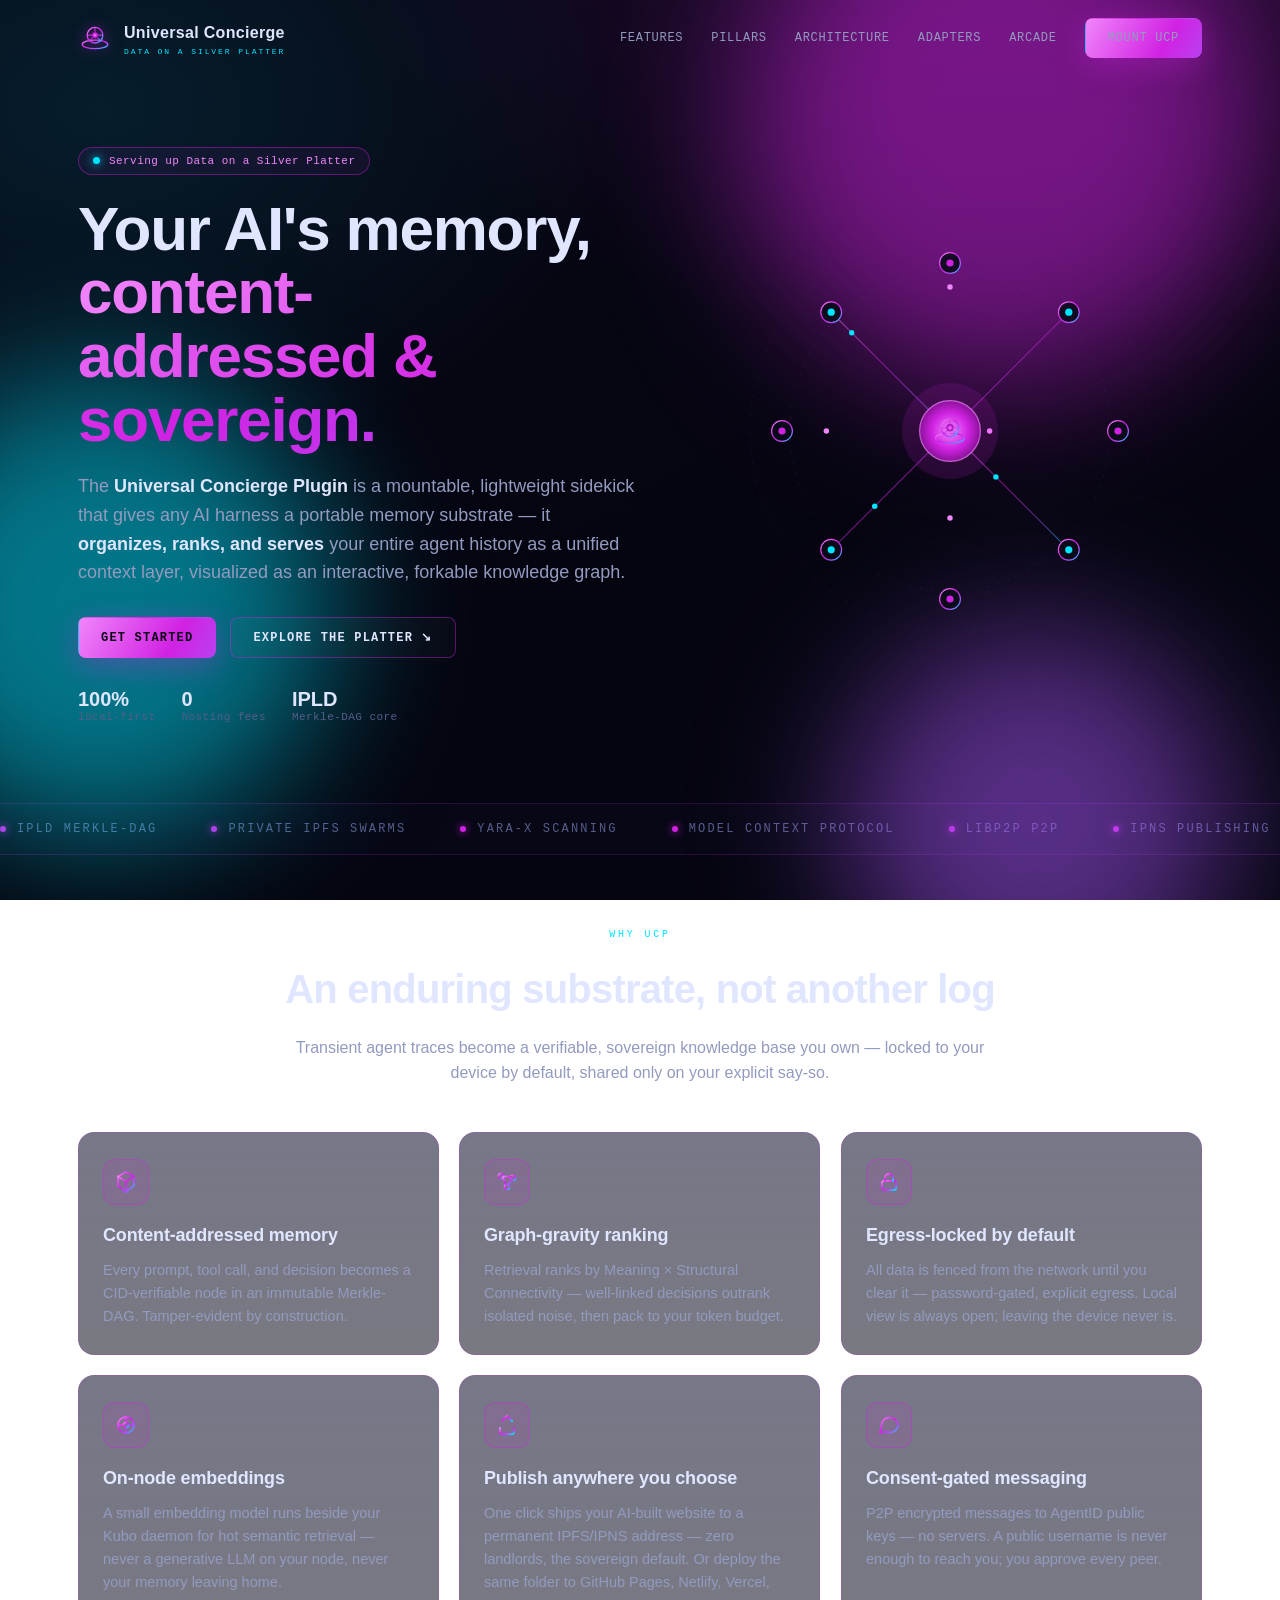
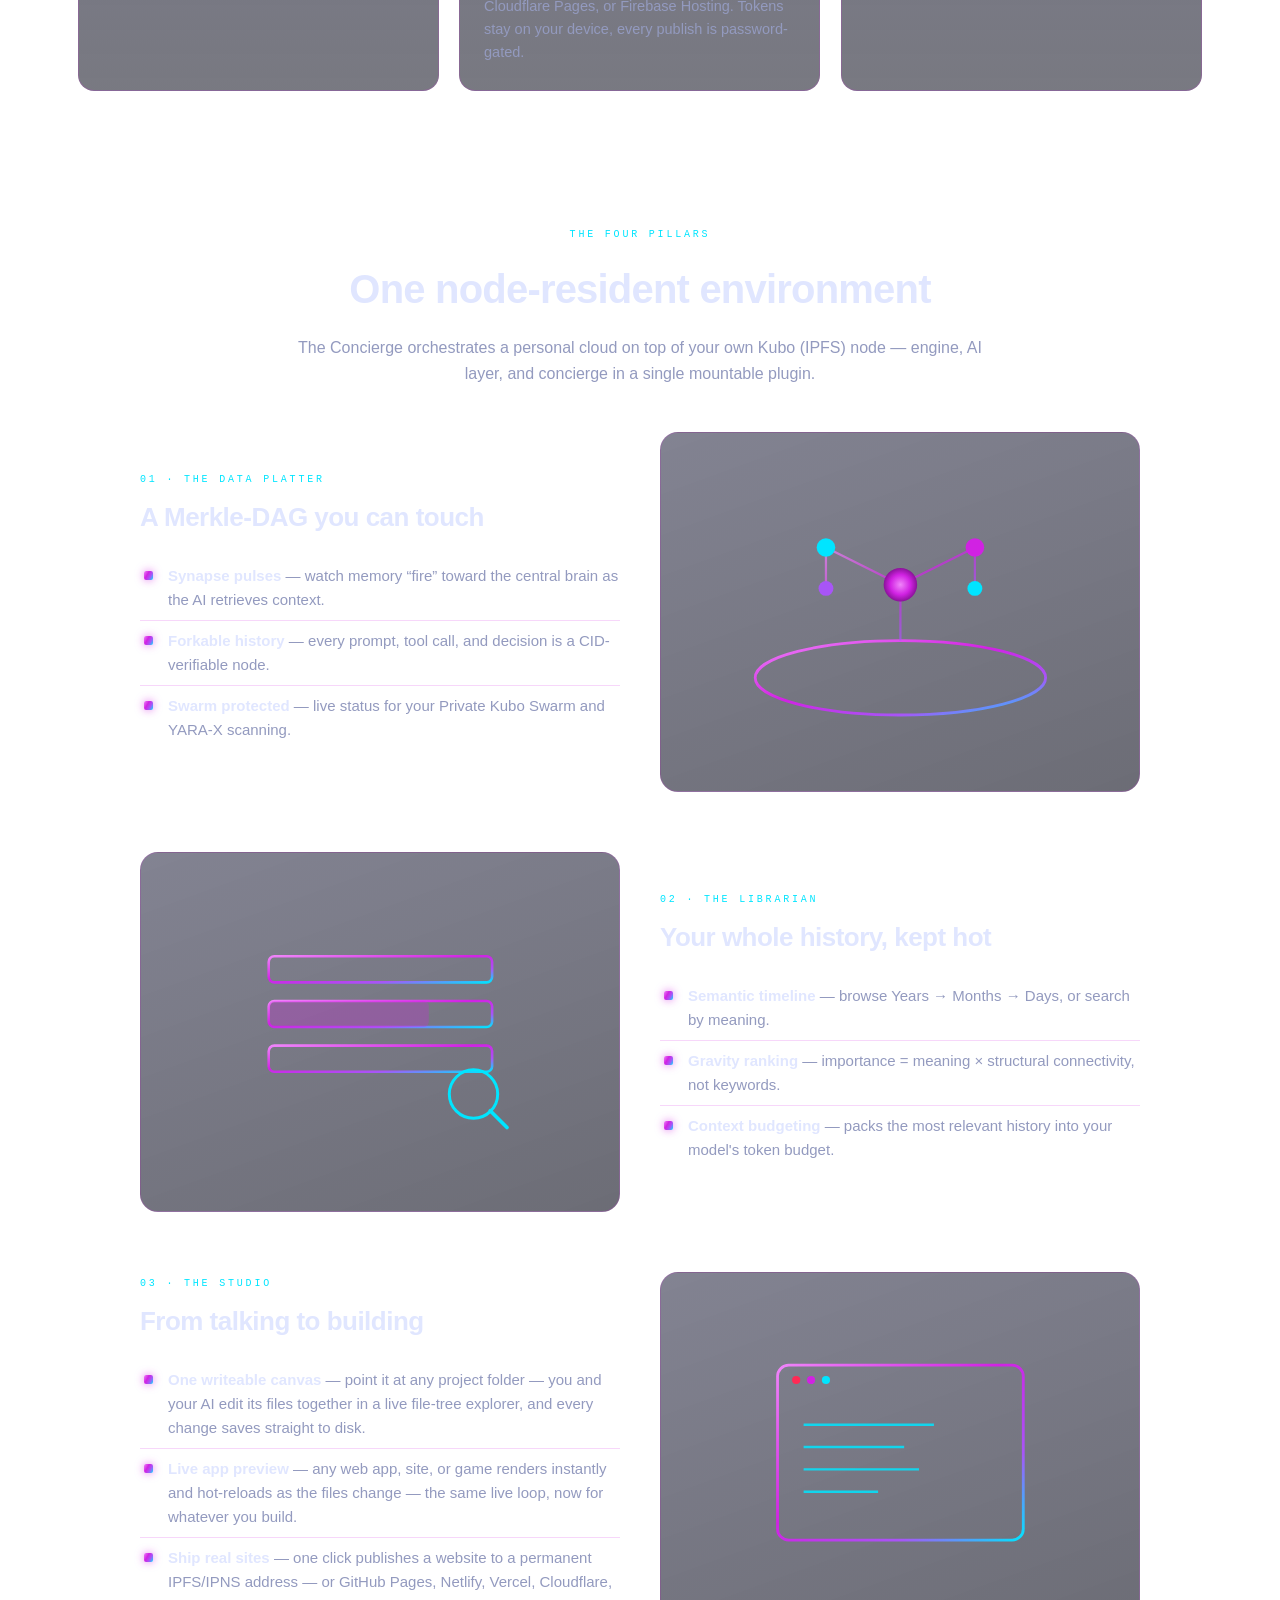
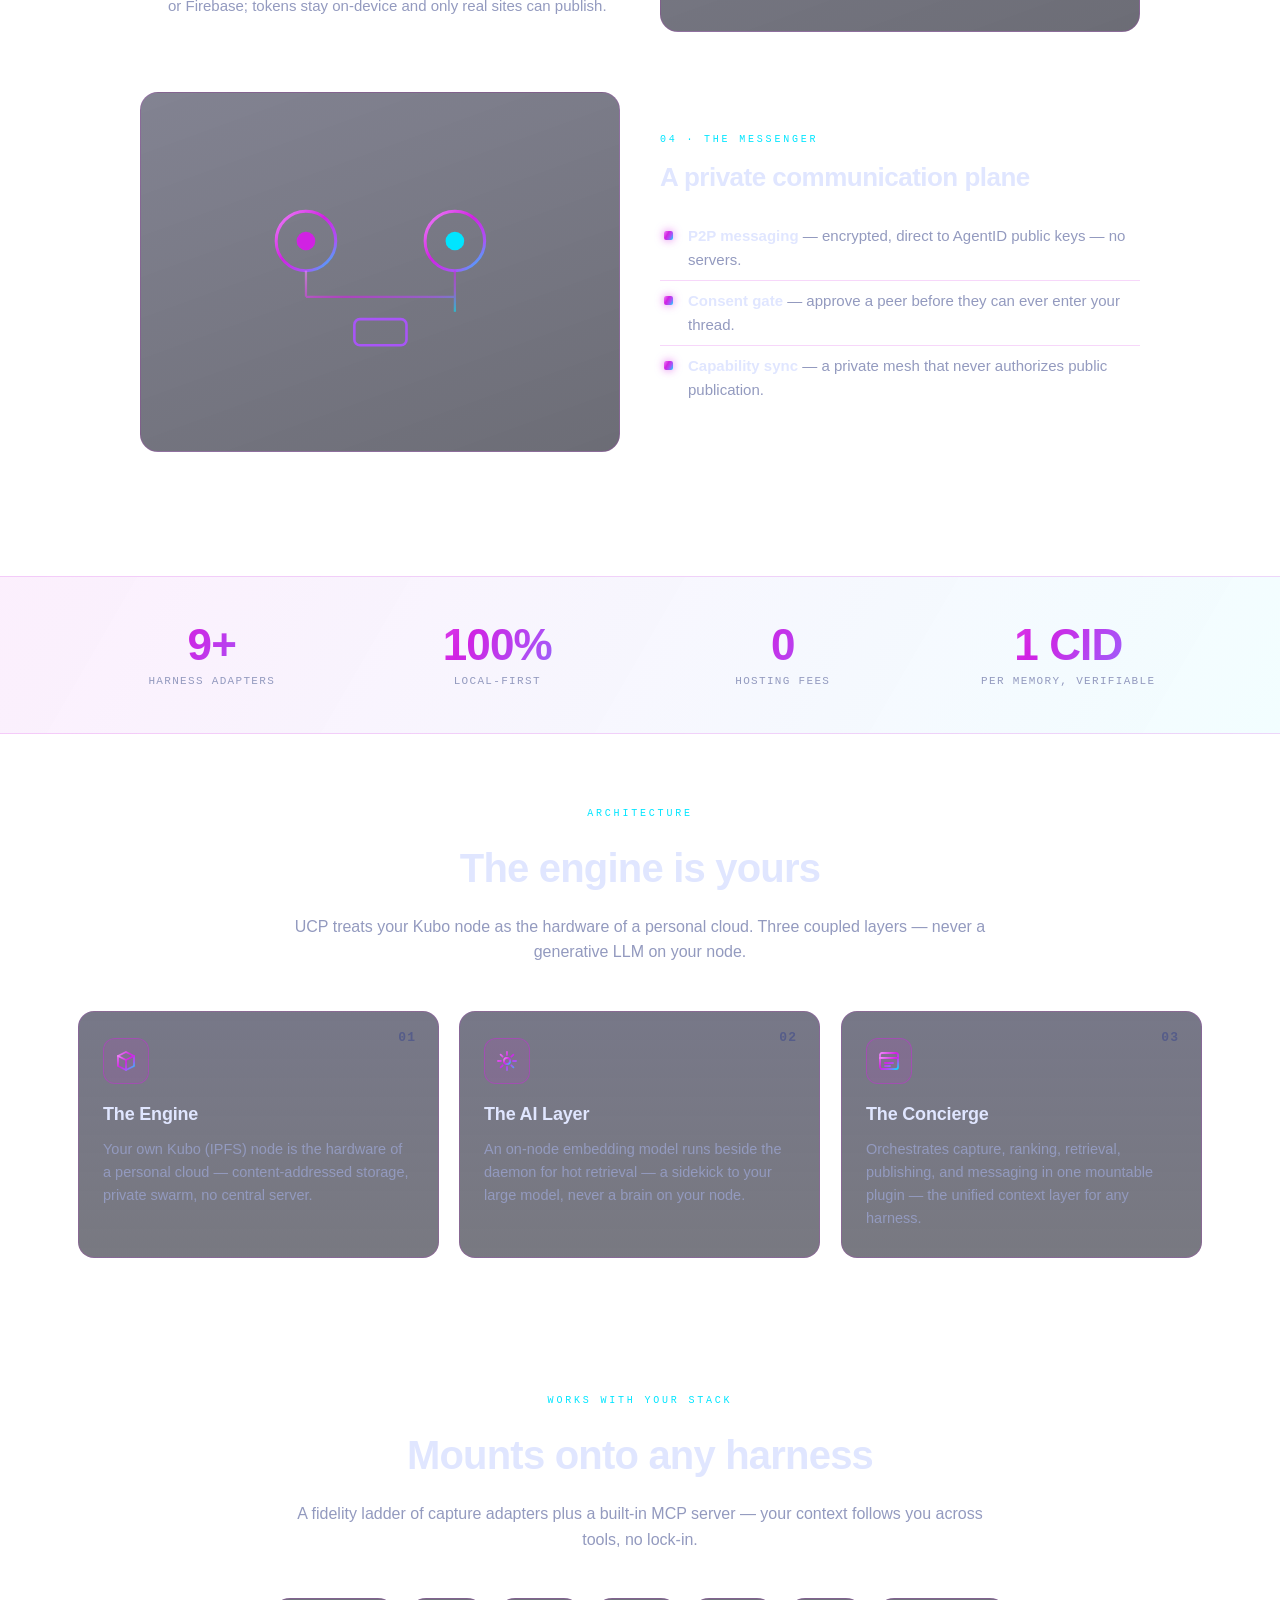
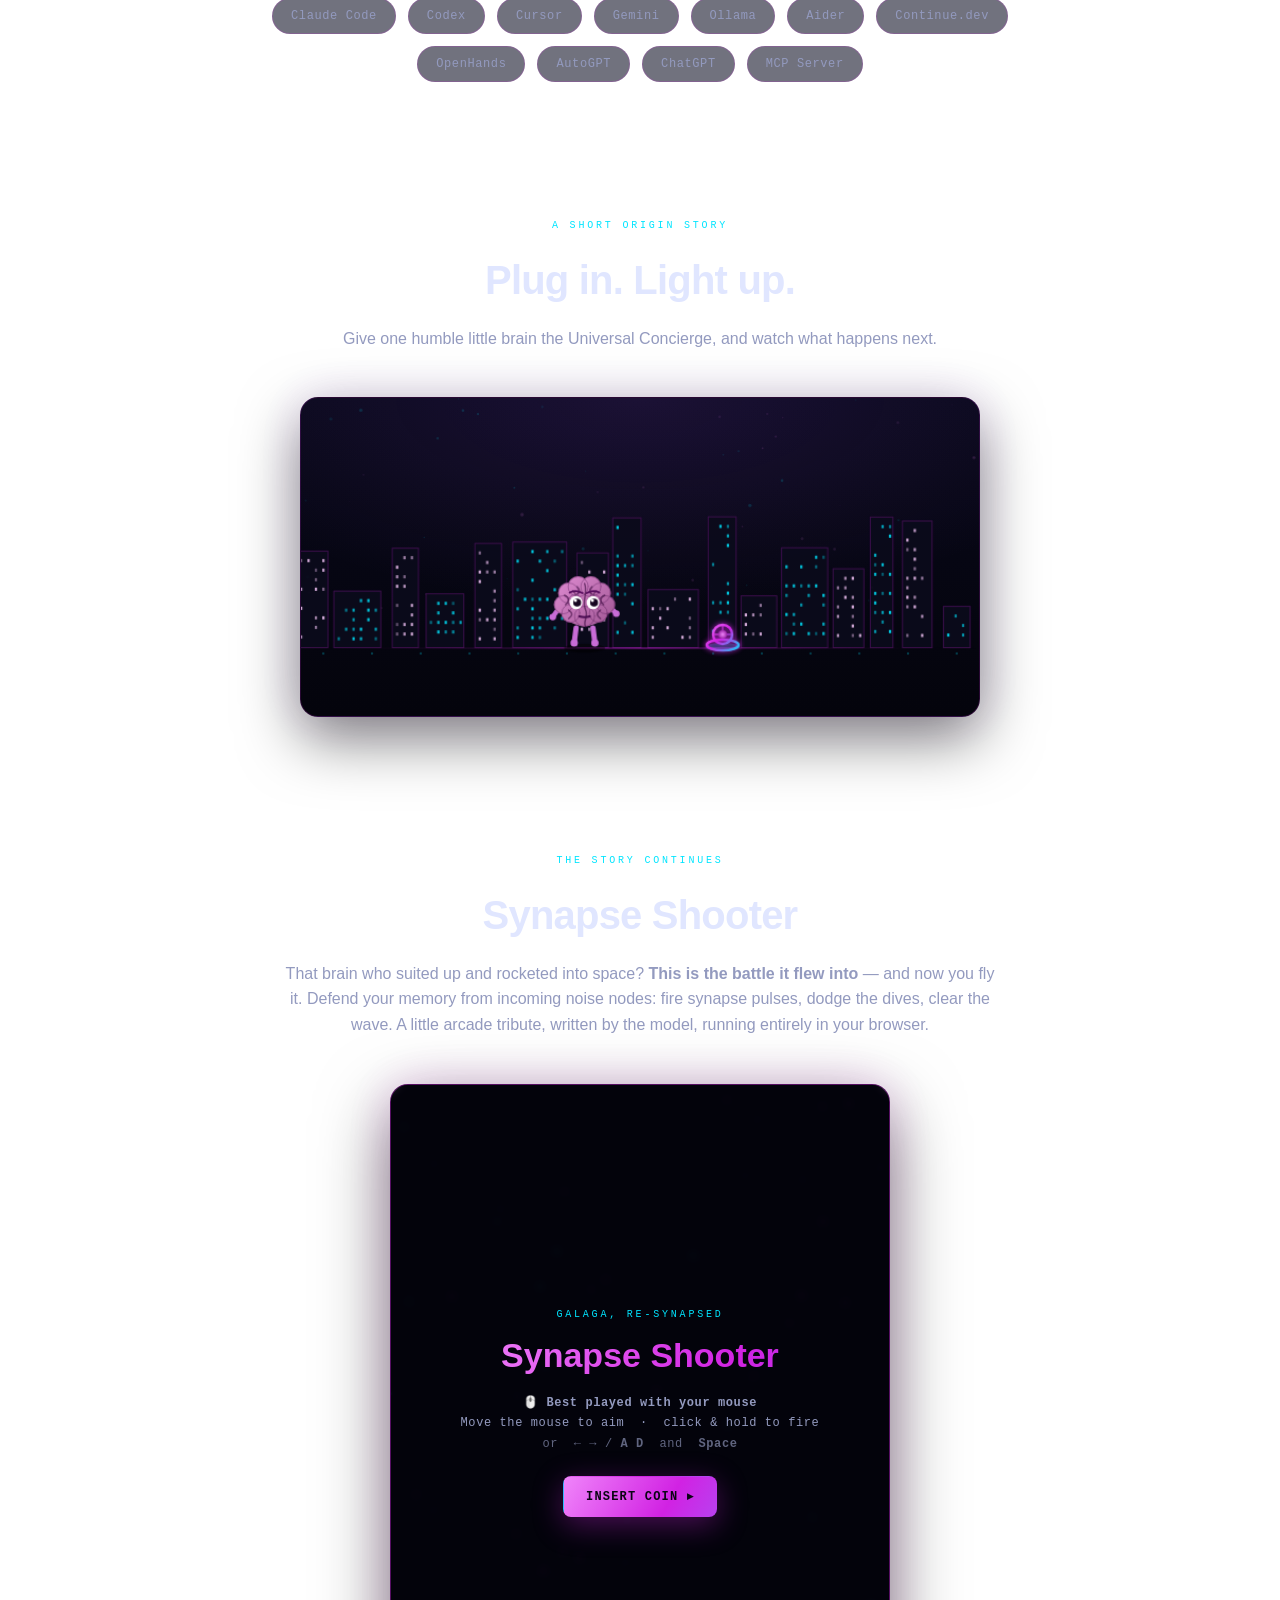
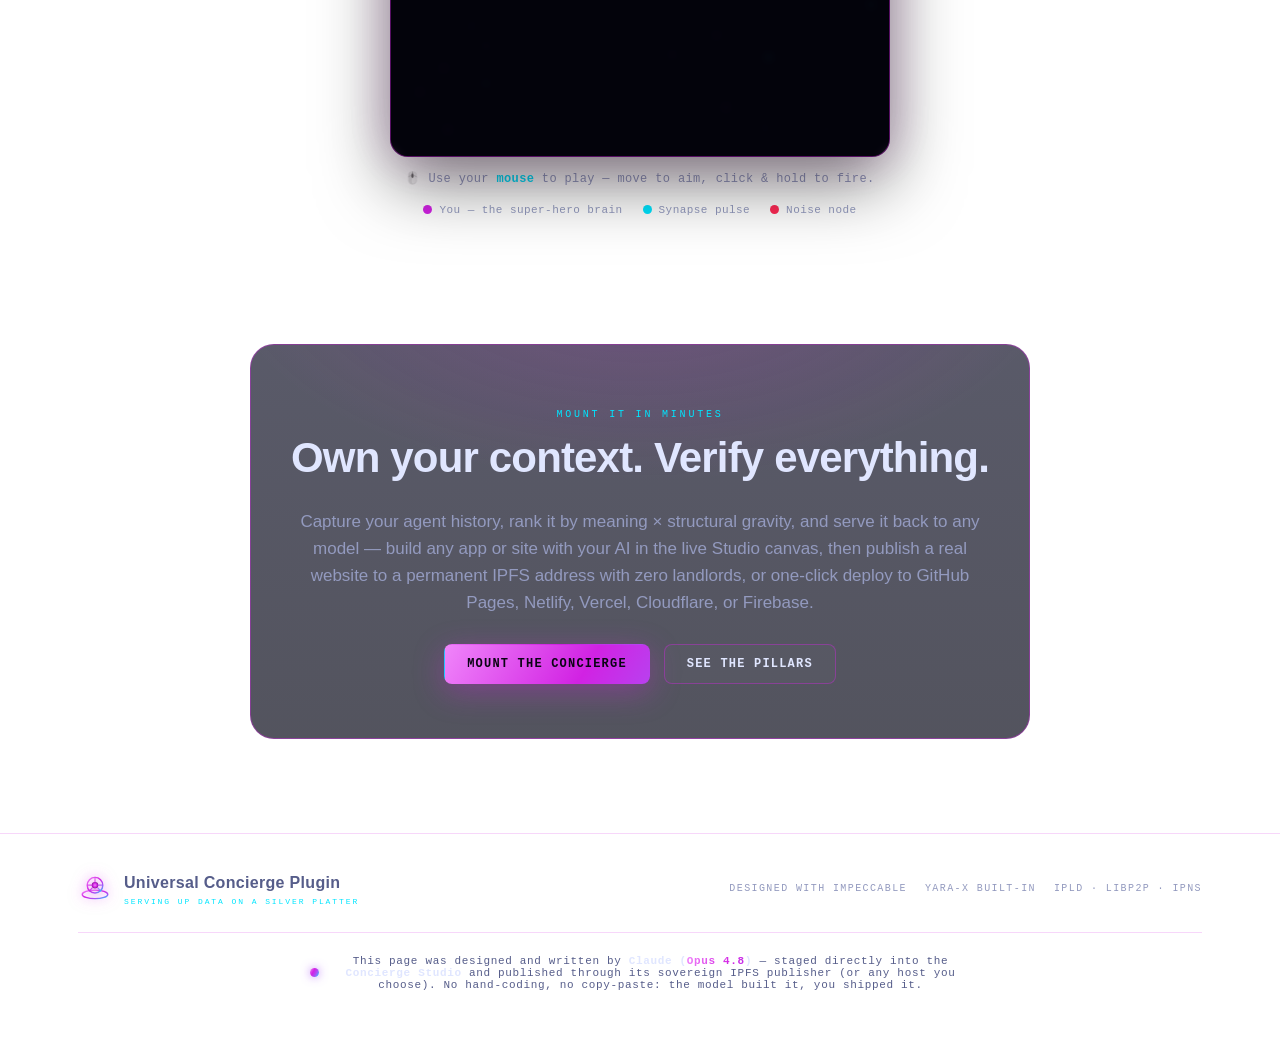
==== commit f44ccfc9: "Published via Concierge" ====
--- a/index.html
+++ b/index.html
@@ -316,7 +316,7 @@
     <div class="finale reveal">
       <span class="eyebrow">Mount it in minutes</span>
       <h2>Own your context. Verify everything.</h2>
-      <p>Capture your agent history, rank it by meaning &times; structural gravity, and serve it back to any model — then publish to a permanent IPFS address with zero landlords, or one-click deploy to GitHub Pages, Netlify, Vercel, Cloudflare, or FTP.</p>
+      <p>Capture your agent history, rank it by meaning &times; structural gravity, and serve it back to any model — build any app or site with your AI in the live Studio canvas, then publish a real website to a permanent IPFS address with zero landlords, or one-click deploy to GitHub Pages, Netlify, Vercel, Cloudflare, or Firebase.</p>
       <div class="cta-row" style="justify-content:center">
         <a class="btn btn-primary" href="#top">Mount the Concierge</a>
         <a class="btn btn-ghost" href="#pillars">See the pillars</a>
@@ -370,7 +370,7 @@
     {t:"Graph-gravity ranking",d:"Retrieval ranks by Meaning × Structural Connectivity — well-linked decisions outrank isolated noise, then pack to your token budget.",i:'<circle cx="6" cy="6" r="2.4"/><circle cx="18" cy="8" r="2.4"/><circle cx="12" cy="17" r="2.4"/><path d="M7.8 7.4L11 15M16.4 9.6L13 15M8 6.6h8"/>'},
     {t:"Egress-locked by default",d:"All data is fenced from the network until you clear it — password-gated, explicit egress. Local view is always open; leaving the device never is.",i:'<rect x="5" y="11" width="14" height="9" rx="2"/><path d="M8 11V8a4 4 0 018 0v3"/>'},
     {t:"On-node embeddings",d:"A small embedding model runs beside your Kubo daemon for hot semantic retrieval — never a generative LLM on your node, never your memory leaving home.",i:'<circle cx="12" cy="12" r="8"/><path d="M12 4v4M12 16v4M4 12h4M16 12h4"/><circle cx="12" cy="12" r="2.3"/>'},
-    {t:"Publish anywhere you choose",d:"One click ships your AI-built site to a permanent IPFS/IPNS address — zero landlords, the sovereign default. Or deploy the same folder to GitHub Pages, Netlify, Vercel, Cloudflare Pages, or InfinityFree. Tokens stay on your device, every publish is password-gated.",i:'<path d="M12 3v12"/><path d="M7 8l5-5 5 5"/><path d="M5 15v4a2 2 0 002 2h10a2 2 0 002-2v-4"/>'},
+    {t:"Publish anywhere you choose",d:"One click ships your AI-built website to a permanent IPFS/IPNS address — zero landlords, the sovereign default. Or deploy the same folder to GitHub Pages, Netlify, Vercel, Cloudflare Pages, or Firebase Hosting. Tokens stay on your device, every publish is password-gated.",i:'<path d="M12 3v12"/><path d="M7 8l5-5 5 5"/><path d="M5 15v4a2 2 0 002 2h10a2 2 0 002-2v-4"/>'},
     {t:"Consent-gated messaging",d:"P2P encrypted messages to AgentID public keys — no servers. A public username is never enough to reach you; you approve every peer.",i:'<path d="M21 11.5a8 8 0 01-11.6 7.1L3 20l1.4-5.4A8 8 0 1121 11.5z"/>'}
   ];
   var fg=document.getElementById("featGrid");
@@ -389,7 +389,7 @@
   var pillars=[
     {tag:"01 · The Data Platter",t:"A Merkle-DAG you can touch",v:"platter",li:[["Synapse pulses","watch memory “fire” toward the central brain as the AI retrieves context."],["Forkable history","every prompt, tool call, and decision is a CID-verifiable node."],["Swarm protected","live status for your Private Kubo Swarm and YARA-X scanning."]]},
     {tag:"02 · The Librarian",t:"Your whole history, kept hot",v:"lib",li:[["Semantic timeline","browse Years → Months → Days, or search by meaning."],["Gravity ranking","importance = meaning × structural connectivity, not keywords."],["Context budgeting","packs the most relevant history into your model's token budget."]]},
-    {tag:"03 · The Studio",t:"From talking to building",v:"studio",li:[["AI-staged web","ask your AI to design a site — it writes into the Studio, no copy-paste."],["Live preview","drafts render instantly through a hot-reloading system."],["Publish anywhere","one click to a permanent IPFS/IPNS address — or GitHub Pages, Netlify, Vercel, Cloudflare, or FTP, with tokens kept on-device."]]},
+    {tag:"03 · The Studio",t:"From talking to building",v:"studio",li:[["One writeable canvas","point it at any project folder — you and your AI edit its files together in a live file-tree explorer, and every change saves straight to disk."],["Live app preview","any web app, site, or game renders instantly and hot-reloads as the files change — the same live loop, now for whatever you build."],["Ship real sites","one click publishes a website to a permanent IPFS/IPNS address — or GitHub Pages, Netlify, Vercel, Cloudflare, or Firebase; tokens stay on-device and only real sites can publish."]]},
     {tag:"04 · The Messenger",t:"A private communication plane",v:"msg",li:[["P2P messaging","encrypted, direct to AgentID public keys — no servers."],["Consent gate","approve a peer before they can ever enter your thread."],["Capability sync","a private mesh that never authorizes public publication."]]}
   ];
   var pw=document.getElementById("pillarWrap");
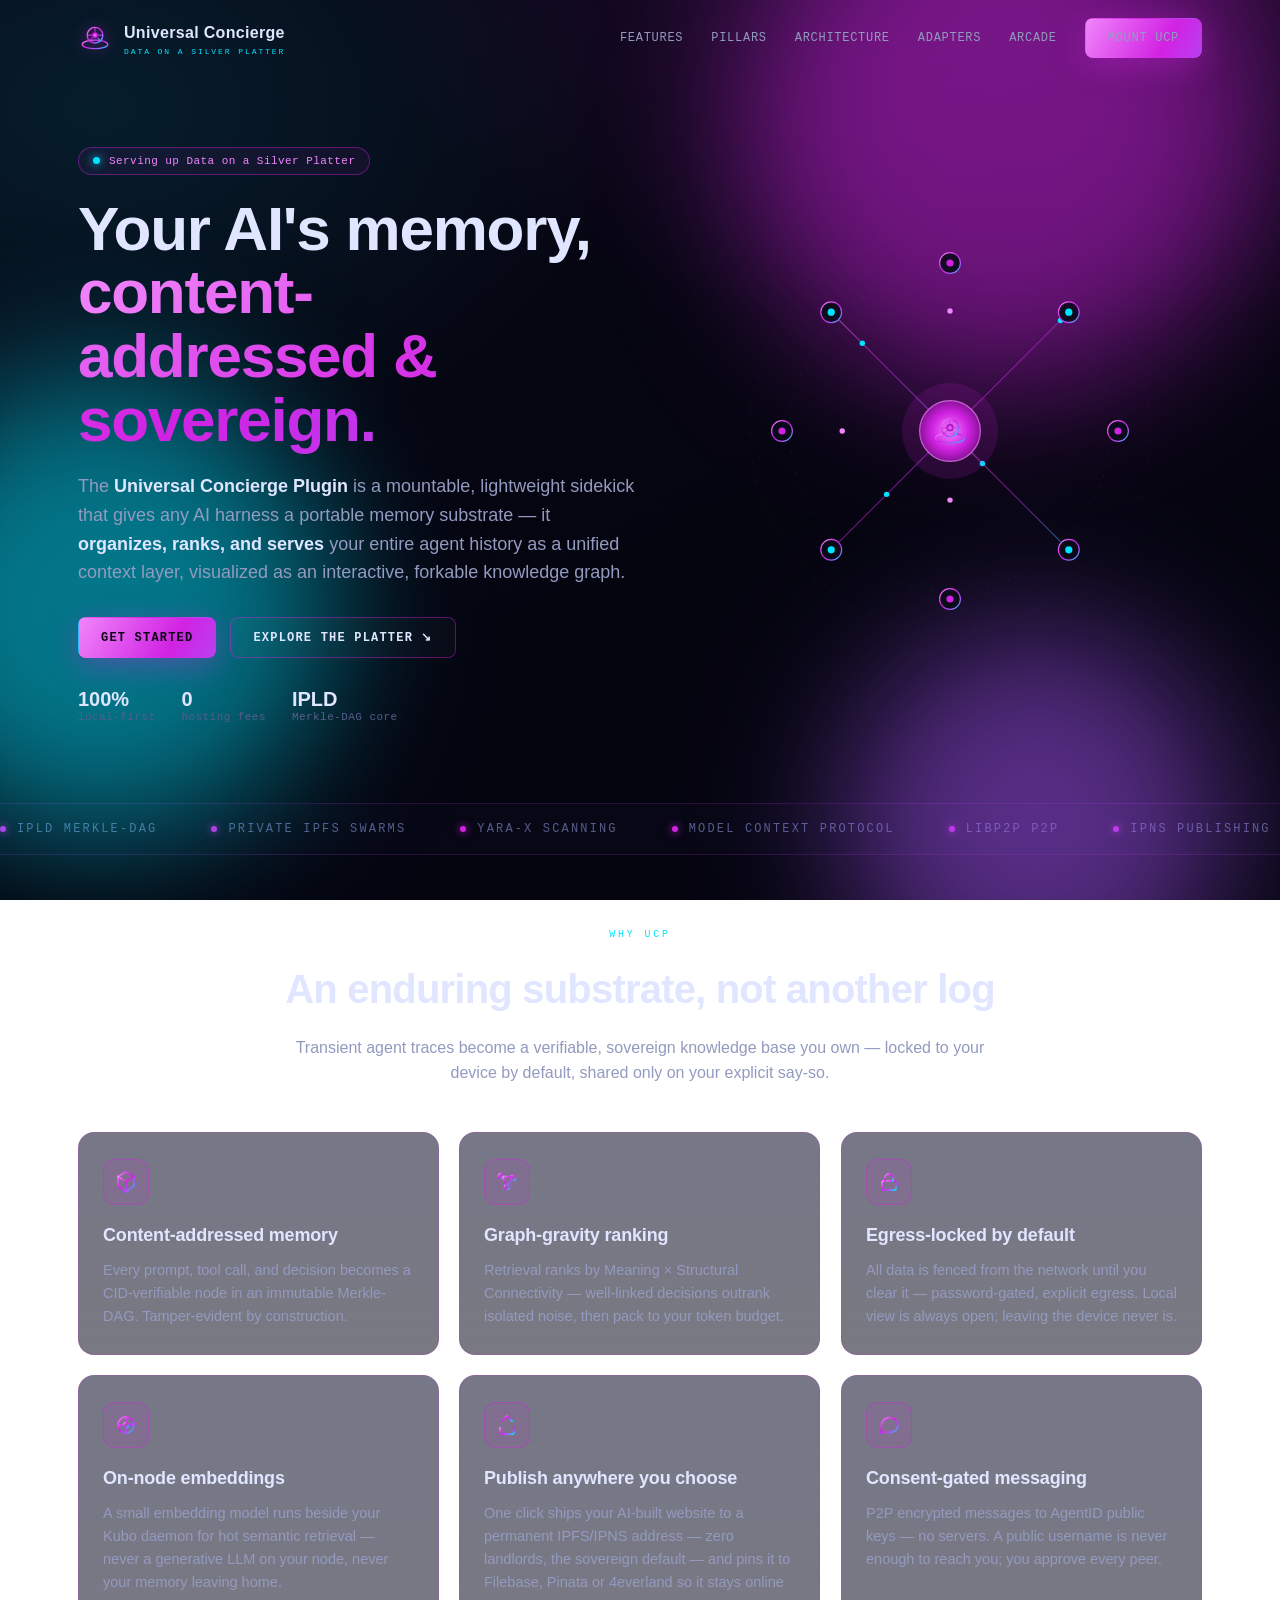
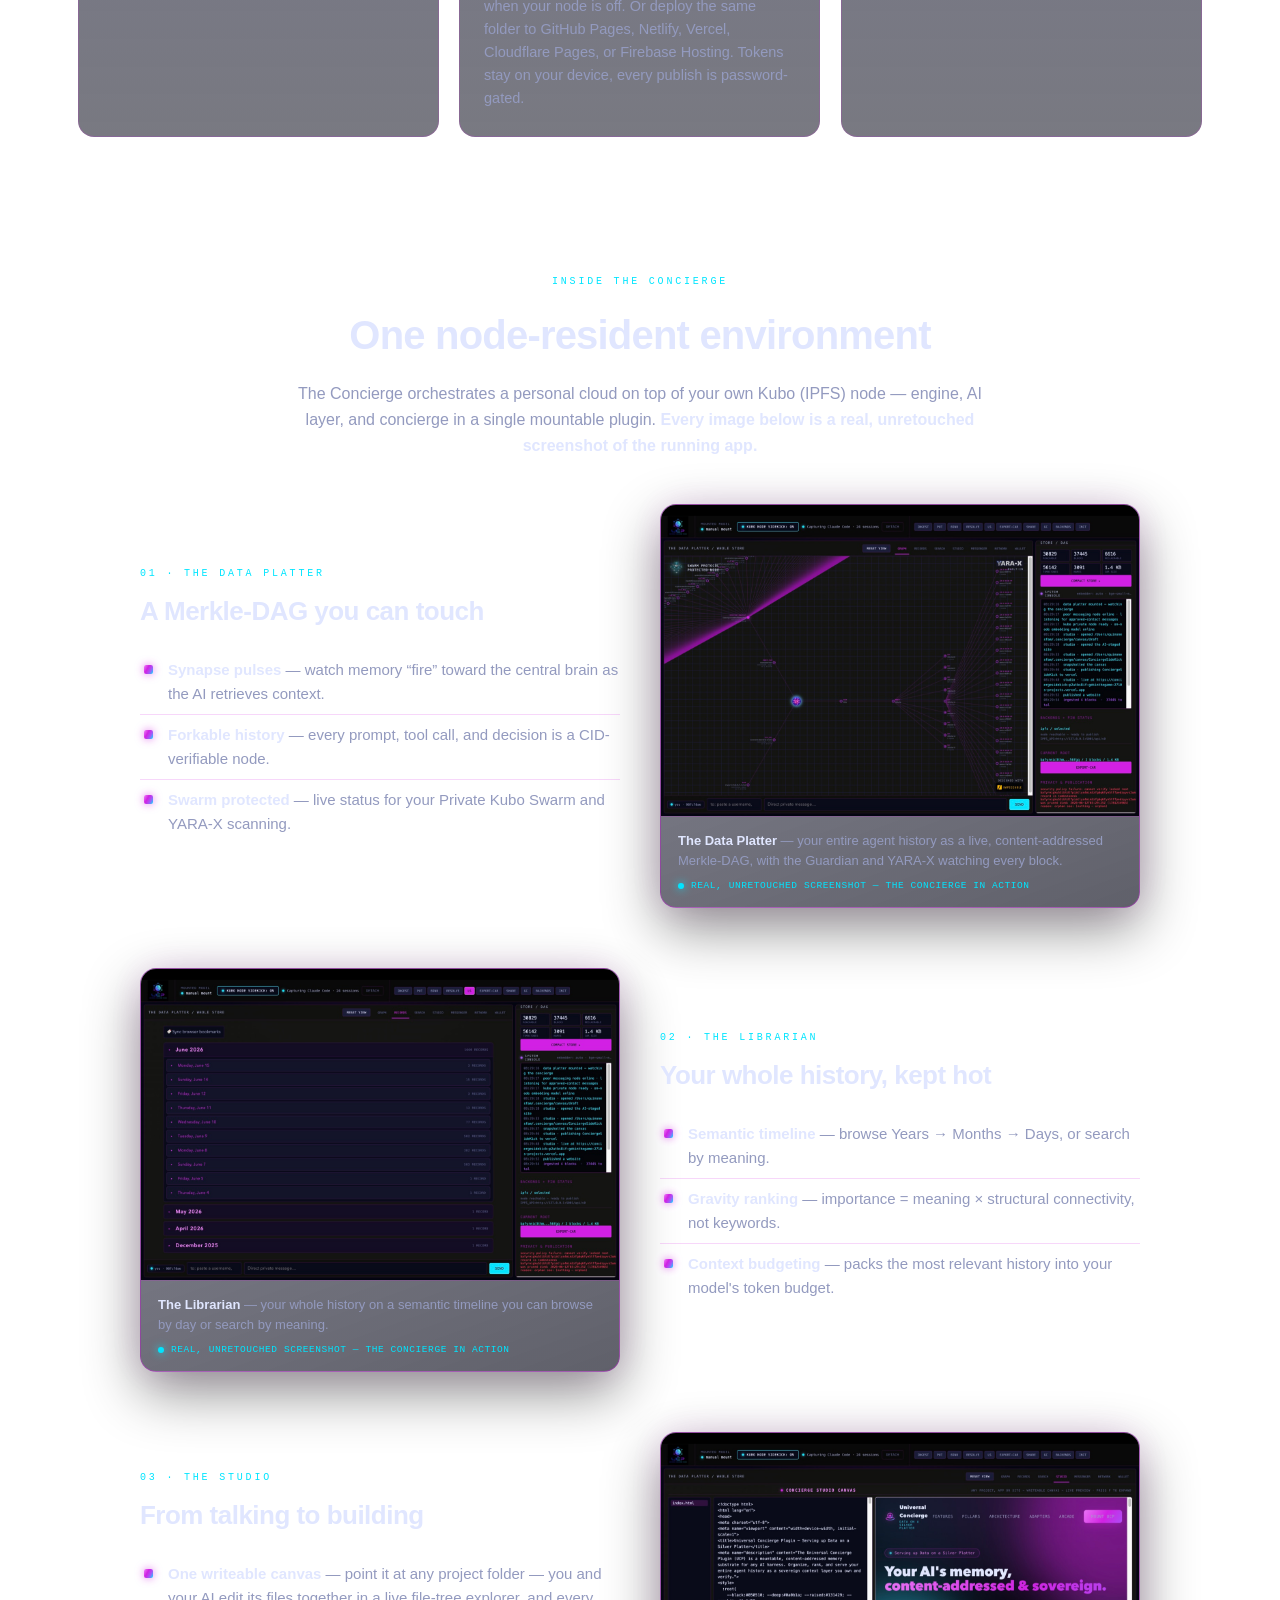
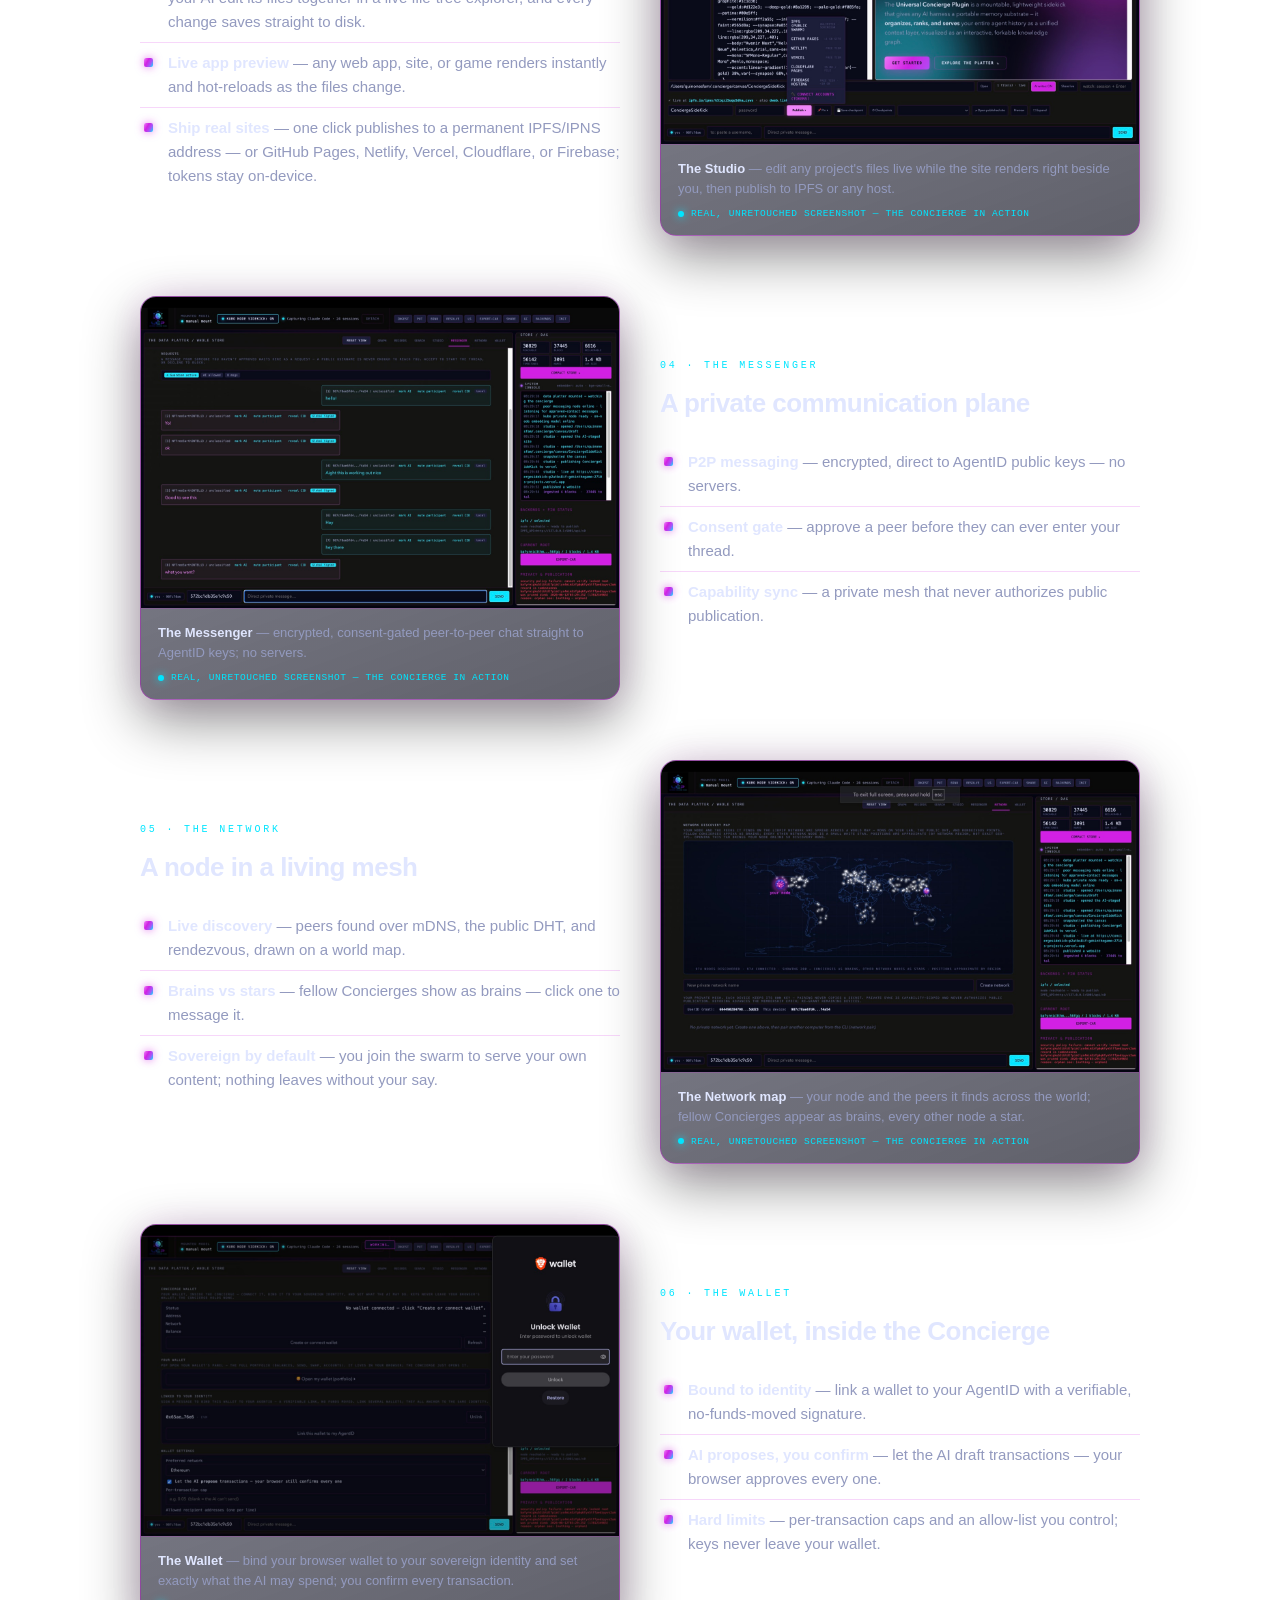
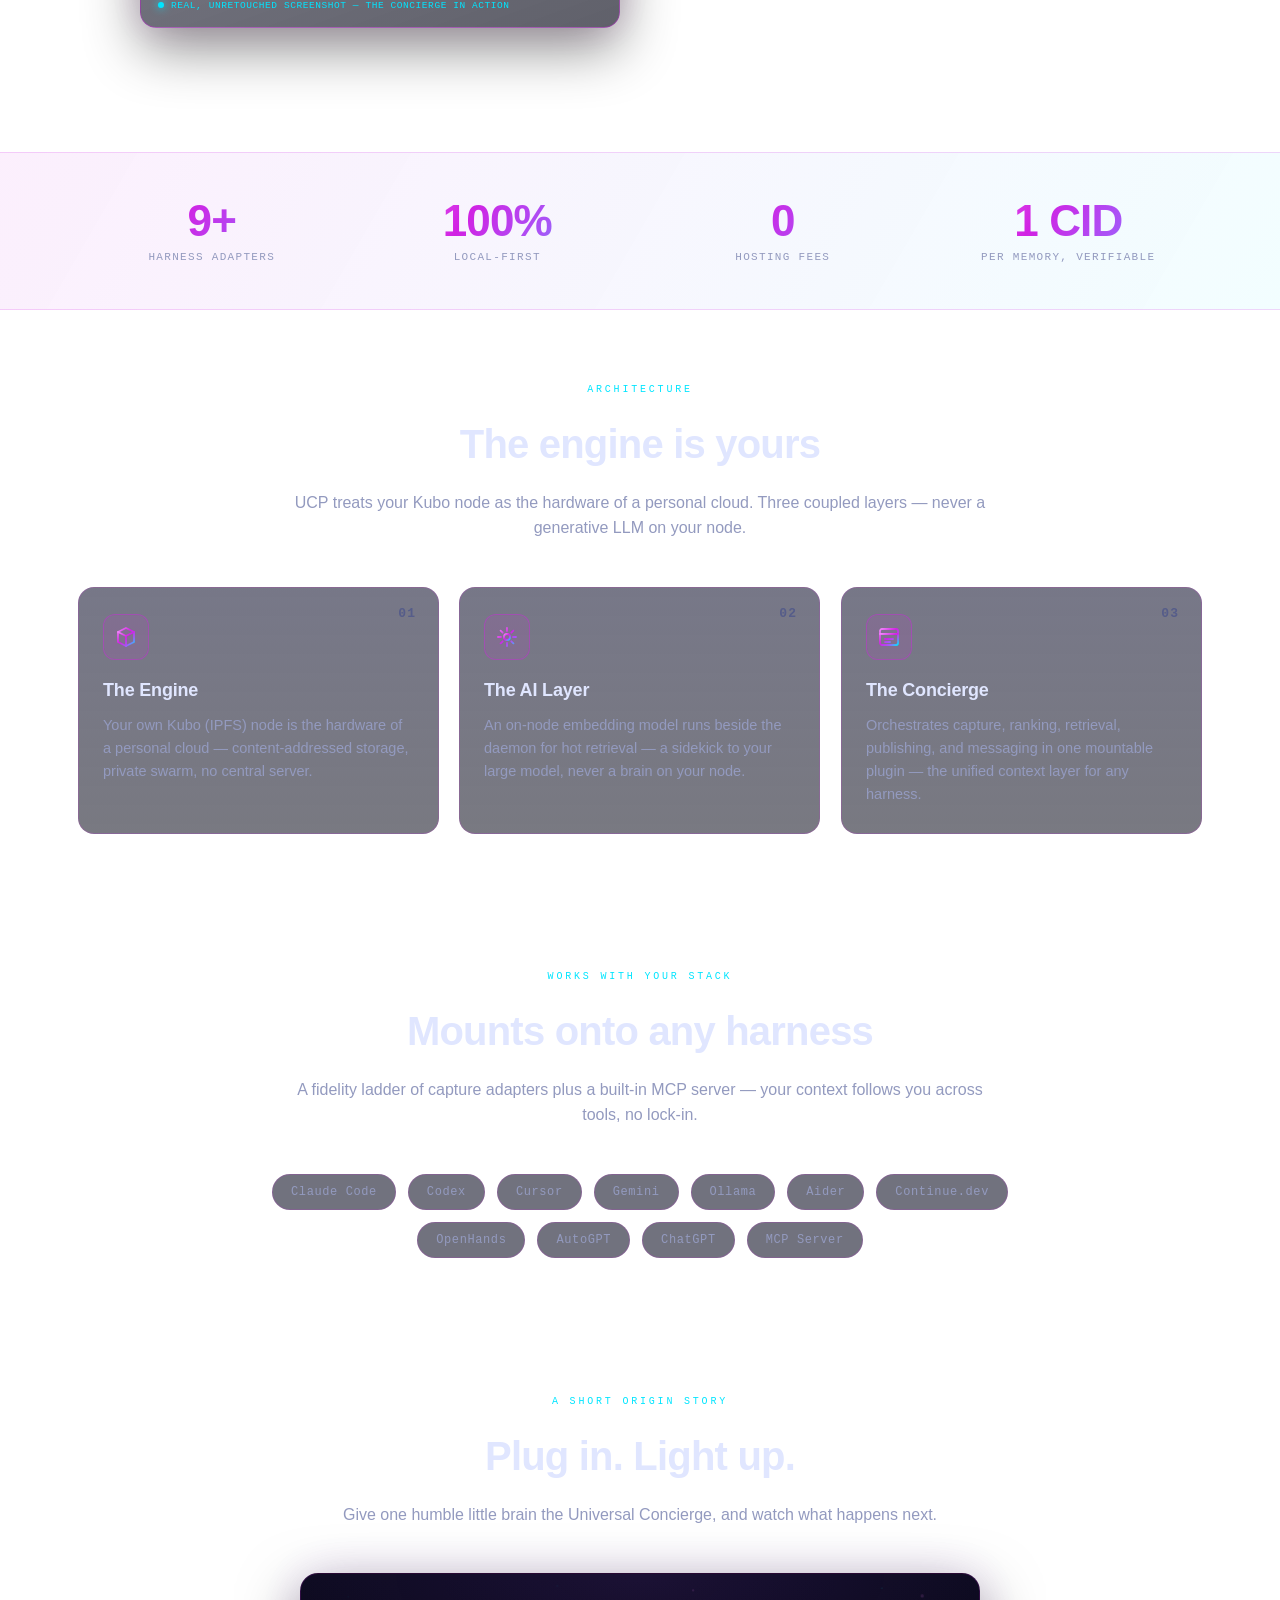
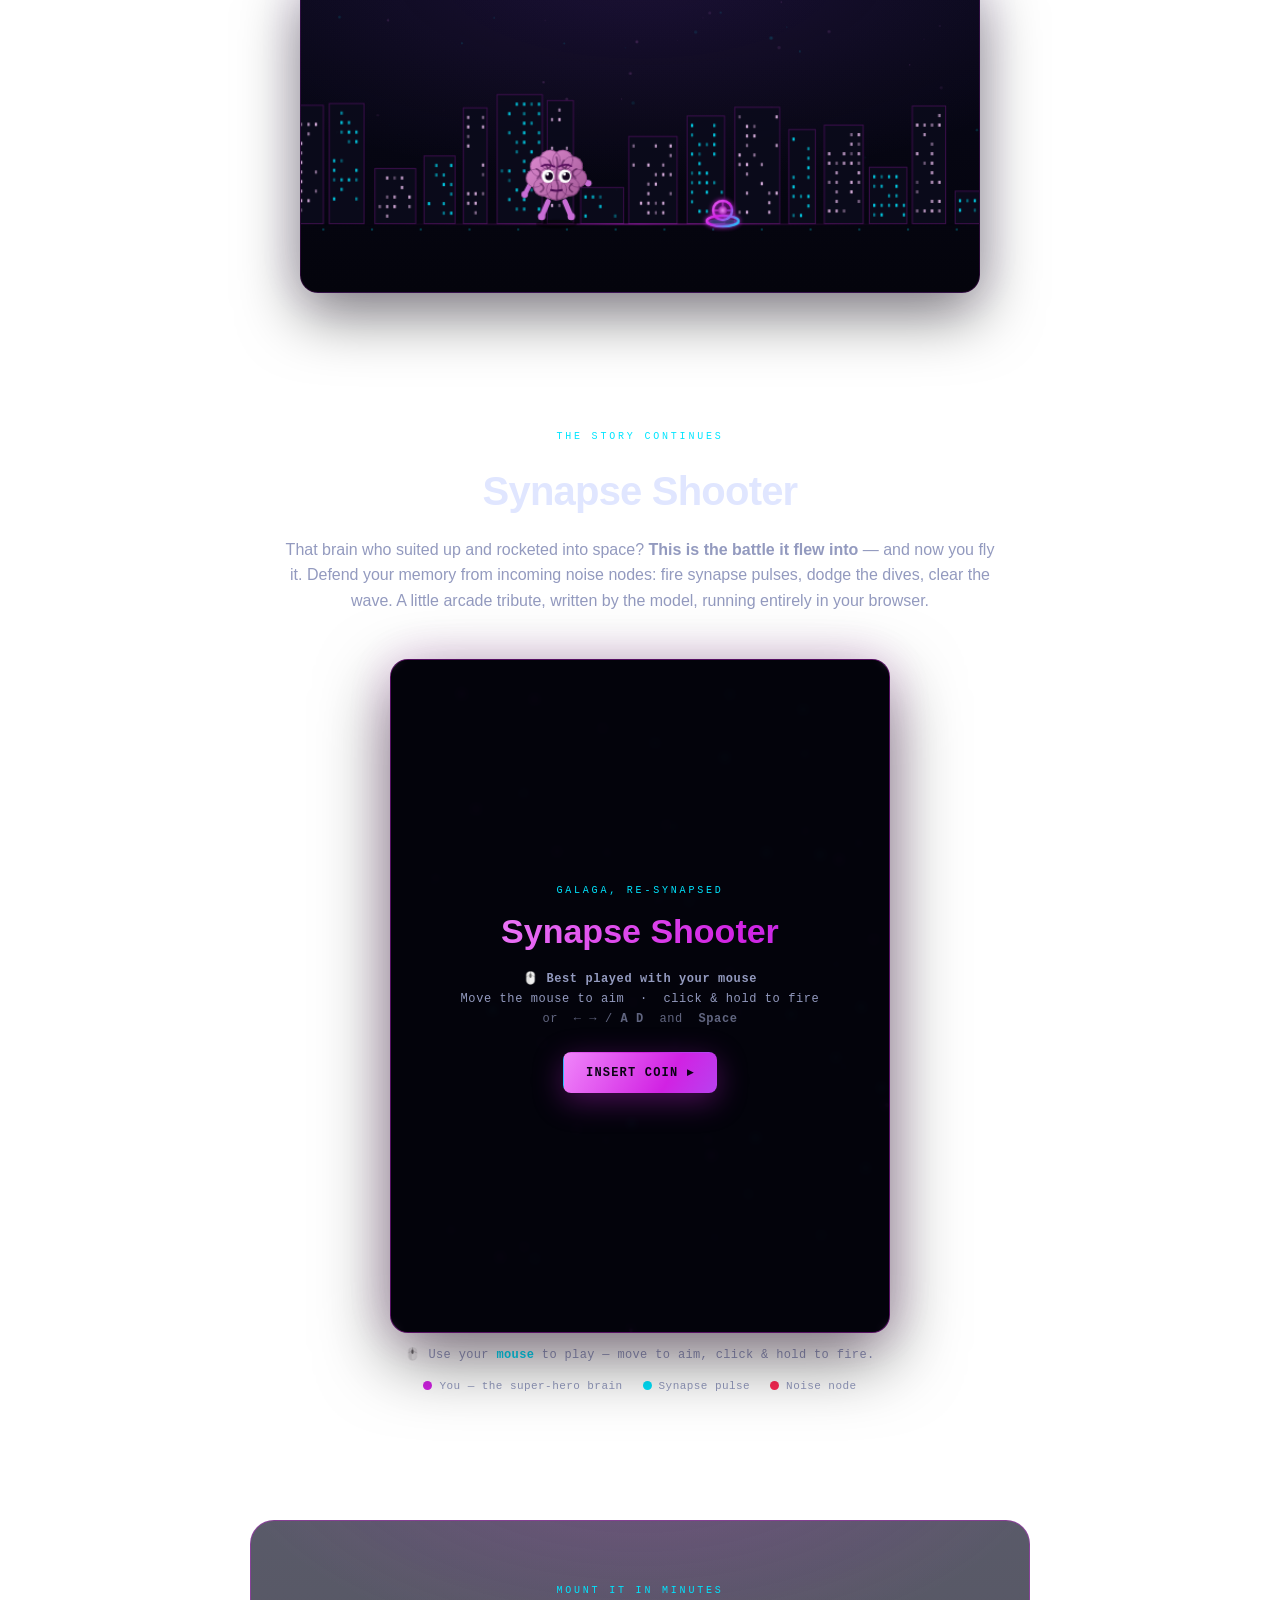
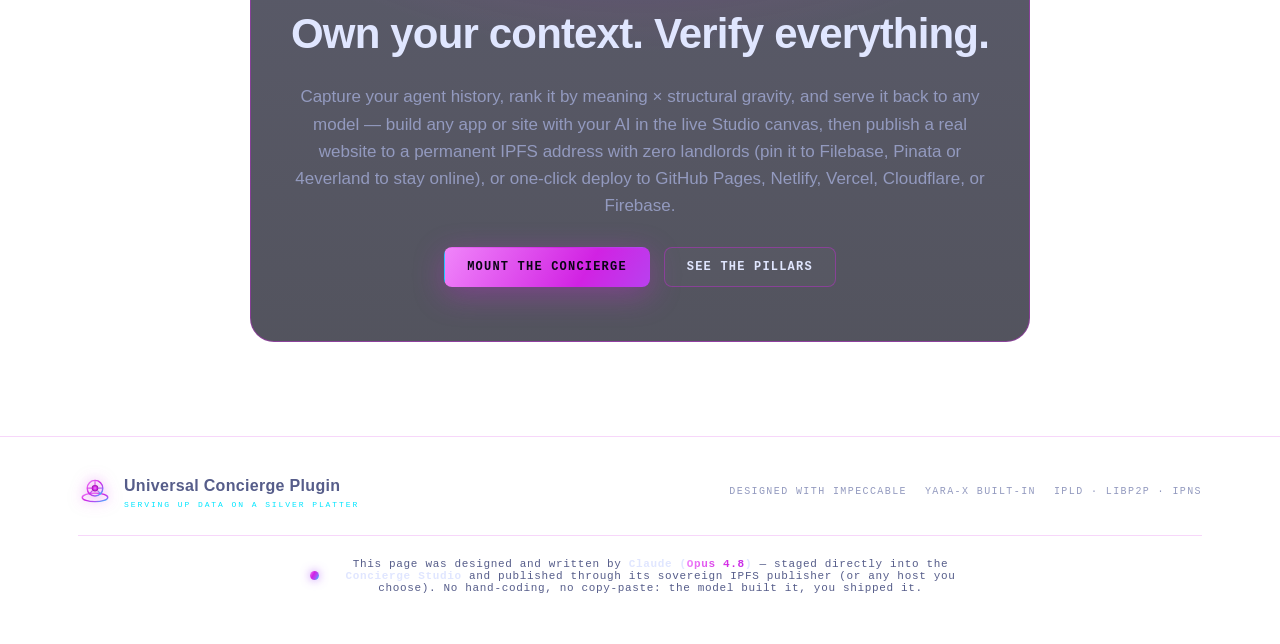
==== commit a91458fd: "Published via Concierge" ====
--- a/index.html
+++ b/index.html
@@ -124,6 +124,14 @@
   .pcopy li b{color:var(--ink);font-weight:600}
   .pviz{aspect-ratio:4/3;border-radius:18px;border:1px solid var(--line);background:linear-gradient(160deg,rgba(28,29,56,.55),rgba(10,11,26,.6));display:grid;place-items:center;overflow:hidden;position:relative}
   .pviz svg{width:78%;height:78%;overflow:visible}
+  /* Real product screenshots in place of the old generic vizzes */
+  .pshot{margin:0;border-radius:16px;border:1px solid var(--strong-line);overflow:hidden;background:linear-gradient(160deg,rgba(28,29,56,.5),rgba(10,11,26,.65));box-shadow:0 20px 55px rgba(0,0,0,.45),0 0 38px rgba(209,34,227,.10);transition:.3s}
+  .pshot:hover{transform:translateY(-4px);border-color:var(--gold);box-shadow:0 26px 70px rgba(0,0,0,.55),0 0 48px rgba(209,34,227,.18)}
+  .pshot img{display:block;width:100%;height:auto;border-bottom:1px solid var(--line)}
+  .pshot figcaption{padding:14px 17px 16px;font:13px/1.55 var(--body);color:var(--muted)}
+  .pshot figcaption b{color:var(--ink);font-weight:600}
+  .pshot .shot-real{display:flex;align-items:center;gap:7px;margin-top:9px;color:var(--patina);font:9.5px var(--mono);letter-spacing:.06em;text-transform:uppercase}
+  .pshot .shot-real::before{content:"";width:6px;height:6px;border-radius:50%;background:var(--patina);box-shadow:0 0 8px var(--patina);flex:0 0 auto;animation:blink 2.4s ease infinite}
 
   /* stats band */
   .band{border-top:1px solid var(--line);border-bottom:1px solid var(--line);background:linear-gradient(120deg,rgba(209,34,227,.07),rgba(0,229,255,.05))}
@@ -259,7 +267,7 @@
 
   <!-- PILLARS -->
   <section id="pillars">
-    <div class="sec-head reveal"><span class="eyebrow">The four pillars</span><h2>One node-resident environment</h2><p>The Concierge orchestrates a personal cloud on top of your own Kubo (IPFS) node — engine, AI layer, and concierge in a single mountable plugin.</p></div>
+    <div class="sec-head reveal"><span class="eyebrow">Inside the Concierge</span><h2>One node-resident environment</h2><p>The Concierge orchestrates a personal cloud on top of your own Kubo (IPFS) node — engine, AI layer, and concierge in a single mountable plugin. <b style="color:var(--ink)">Every image below is a real, unretouched screenshot of the running app.</b></p></div>
     <div id="pillarWrap"></div>
   </section>
 </main>
@@ -316,7 +324,7 @@
     <div class="finale reveal">
       <span class="eyebrow">Mount it in minutes</span>
       <h2>Own your context. Verify everything.</h2>
-      <p>Capture your agent history, rank it by meaning &times; structural gravity, and serve it back to any model — build any app or site with your AI in the live Studio canvas, then publish a real website to a permanent IPFS address with zero landlords, or one-click deploy to GitHub Pages, Netlify, Vercel, Cloudflare, or Firebase.</p>
+      <p>Capture your agent history, rank it by meaning &times; structural gravity, and serve it back to any model — build any app or site with your AI in the live Studio canvas, then publish a real website to a permanent IPFS address with zero landlords (pin it to Filebase, Pinata or 4everland to stay online), or one-click deploy to GitHub Pages, Netlify, Vercel, Cloudflare, or Firebase.</p>
       <div class="cta-row" style="justify-content:center">
         <a class="btn btn-primary" href="#top">Mount the Concierge</a>
         <a class="btn btn-ghost" href="#pillars">See the pillars</a>
@@ -370,7 +378,7 @@
     {t:"Graph-gravity ranking",d:"Retrieval ranks by Meaning × Structural Connectivity — well-linked decisions outrank isolated noise, then pack to your token budget.",i:'<circle cx="6" cy="6" r="2.4"/><circle cx="18" cy="8" r="2.4"/><circle cx="12" cy="17" r="2.4"/><path d="M7.8 7.4L11 15M16.4 9.6L13 15M8 6.6h8"/>'},
     {t:"Egress-locked by default",d:"All data is fenced from the network until you clear it — password-gated, explicit egress. Local view is always open; leaving the device never is.",i:'<rect x="5" y="11" width="14" height="9" rx="2"/><path d="M8 11V8a4 4 0 018 0v3"/>'},
     {t:"On-node embeddings",d:"A small embedding model runs beside your Kubo daemon for hot semantic retrieval — never a generative LLM on your node, never your memory leaving home.",i:'<circle cx="12" cy="12" r="8"/><path d="M12 4v4M12 16v4M4 12h4M16 12h4"/><circle cx="12" cy="12" r="2.3"/>'},
-    {t:"Publish anywhere you choose",d:"One click ships your AI-built website to a permanent IPFS/IPNS address — zero landlords, the sovereign default. Or deploy the same folder to GitHub Pages, Netlify, Vercel, Cloudflare Pages, or Firebase Hosting. Tokens stay on your device, every publish is password-gated.",i:'<path d="M12 3v12"/><path d="M7 8l5-5 5 5"/><path d="M5 15v4a2 2 0 002 2h10a2 2 0 002-2v-4"/>'},
+    {t:"Publish anywhere you choose",d:"One click ships your AI-built website to a permanent IPFS/IPNS address — zero landlords, the sovereign default — and pins it to Filebase, Pinata or 4everland so it stays online when your node is off. Or deploy the same folder to GitHub Pages, Netlify, Vercel, Cloudflare Pages, or Firebase Hosting. Tokens stay on your device, every publish is password-gated.",i:'<path d="M12 3v12"/><path d="M7 8l5-5 5 5"/><path d="M5 15v4a2 2 0 002 2h10a2 2 0 002-2v-4"/>'},
     {t:"Consent-gated messaging",d:"P2P encrypted messages to AgentID public keys — no servers. A public username is never enough to reach you; you approve every peer.",i:'<path d="M21 11.5a8 8 0 01-11.6 7.1L3 20l1.4-5.4A8 8 0 1121 11.5z"/>'}
   ];
   var fg=document.getElementById("featGrid");
@@ -387,16 +395,20 @@
     return '<svg viewBox="0 0 200 150"><circle cx="60" cy="58" r="16" fill="none" stroke="url(#g)" stroke-width="1.6"/><circle cx="140" cy="58" r="16" fill="none" stroke="url(#g)" stroke-width="1.6"/><circle cx="60" cy="58" r="5" fill="#d122e3"/><circle cx="140" cy="58" r="5" fill="#00e5ff"/><path d="M76 58h48" stroke="url(#g)" stroke-width="1.5" stroke-dasharray="4 4"><animate attributeName="stroke-dashoffset" from="16" to="0" dur="1s" repeatCount="indefinite"/></path><path d="M60 74v14M140 74v14M60 88h80v8" stroke="url(#g)" stroke-width="1.2" fill="none" opacity=".6"/><rect x="86" y="100" width="28" height="14" rx="3" fill="none" stroke="#a855f7" stroke-width="1.4"/></svg>';
   }
   var pillars=[
-    {tag:"01 · The Data Platter",t:"A Merkle-DAG you can touch",v:"platter",li:[["Synapse pulses","watch memory “fire” toward the central brain as the AI retrieves context."],["Forkable history","every prompt, tool call, and decision is a CID-verifiable node."],["Swarm protected","live status for your Private Kubo Swarm and YARA-X scanning."]]},
-    {tag:"02 · The Librarian",t:"Your whole history, kept hot",v:"lib",li:[["Semantic timeline","browse Years → Months → Days, or search by meaning."],["Gravity ranking","importance = meaning × structural connectivity, not keywords."],["Context budgeting","packs the most relevant history into your model's token budget."]]},
-    {tag:"03 · The Studio",t:"From talking to building",v:"studio",li:[["One writeable canvas","point it at any project folder — you and your AI edit its files together in a live file-tree explorer, and every change saves straight to disk."],["Live app preview","any web app, site, or game renders instantly and hot-reloads as the files change — the same live loop, now for whatever you build."],["Ship real sites","one click publishes a website to a permanent IPFS/IPNS address — or GitHub Pages, Netlify, Vercel, Cloudflare, or Firebase; tokens stay on-device and only real sites can publish."]]},
-    {tag:"04 · The Messenger",t:"A private communication plane",v:"msg",li:[["P2P messaging","encrypted, direct to AgentID public keys — no servers."],["Consent gate","approve a peer before they can ever enter your thread."],["Capability sync","a private mesh that never authorizes public publication."]]}
+    {tag:"01 · The Data Platter",t:"A Merkle-DAG you can touch",img:"platter.jpg",cap:"<b>The Data Platter</b> — your entire agent history as a live, content-addressed Merkle-DAG, with the Guardian and YARA-X watching every block.",li:[["Synapse pulses","watch memory “fire” toward the central brain as the AI retrieves context."],["Forkable history","every prompt, tool call, and decision is a CID-verifiable node."],["Swarm protected","live status for your Private Kubo Swarm and YARA-X scanning."]]},
+    {tag:"02 · The Librarian",t:"Your whole history, kept hot",img:"librarian.jpg",cap:"<b>The Librarian</b> — your whole history on a semantic timeline you can browse by day or search by meaning.",li:[["Semantic timeline","browse Years → Months → Days, or search by meaning."],["Gravity ranking","importance = meaning × structural connectivity, not keywords."],["Context budgeting","packs the most relevant history into your model's token budget."]]},
+    {tag:"03 · The Studio",t:"From talking to building",img:"studio.jpg",cap:"<b>The Studio</b> — edit any project's files live while the site renders right beside you, then publish to IPFS or any host.",li:[["One writeable canvas","point it at any project folder — you and your AI edit its files together in a live file-tree explorer, and every change saves straight to disk."],["Live app preview","any web app, site, or game renders instantly and hot-reloads as the files change."],["Ship real sites","one click publishes to a permanent IPFS/IPNS address — or GitHub Pages, Netlify, Vercel, Cloudflare, or Firebase; tokens stay on-device."]]},
+    {tag:"04 · The Messenger",t:"A private communication plane",img:"messenger.jpg",cap:"<b>The Messenger</b> — encrypted, consent-gated peer-to-peer chat straight to AgentID keys; no servers.",li:[["P2P messaging","encrypted, direct to AgentID public keys — no servers."],["Consent gate","approve a peer before they can ever enter your thread."],["Capability sync","a private mesh that never authorizes public publication."]]},
+    {tag:"05 · The Network",t:"A node in a living mesh",img:"network.jpg",cap:"<b>The Network map</b> — your node and the peers it finds across the world; fellow Concierges appear as brains, every other node a star.",li:[["Live discovery","peers found over mDNS, the public DHT, and rendezvous, drawn on a world map."],["Brains vs stars","fellow Concierges show as brains — click one to message it."],["Sovereign by default","you join the swarm to serve your own content; nothing leaves without your say."]]},
+    {tag:"06 · The Wallet",t:"Your wallet, inside the Concierge",img:"wallet.jpg",cap:"<b>The Wallet</b> — bind your browser wallet to your sovereign identity and set exactly what the AI may spend; you confirm every transaction.",li:[["Bound to identity","link a wallet to your AgentID with a verifiable, no-funds-moved signature."],["AI proposes, you confirm","let the AI draft transactions — your browser approves every one."],["Hard limits","per-transaction caps and an allow-list you control; keys never leave your wallet."]]}
   ];
   var pw=document.getElementById("pillarWrap");
   if(pw)pillars.forEach(function(p){
     var row=document.createElement("div");row.className="pillar reveal";
     var lis=p.li.map(function(x){return "<li><b>"+x[0]+"</b> — "+x[1]+"</li>";}).join("");
-    row.innerHTML='<div class="pcopy"><span class="eyebrow">'+p.tag+'</span><h3>'+p.t+'</h3><ul>'+lis+'</ul></div><div class="pviz">'+viz(p.v)+'</div>';
+    row.innerHTML='<div class="pcopy"><span class="eyebrow">'+p.tag+'</span><h3>'+p.t+'</h3><ul>'+lis+'</ul></div>'+
+      '<figure class="pshot"><img src="shots/'+p.img+'" alt="'+p.t+' — real screenshot of the Concierge" loading="lazy">'+
+      '<figcaption>'+p.cap+'<span class="shot-real">Real, unretouched screenshot — the Concierge in action</span></figcaption></figure>';
     pw.appendChild(row);
   });
 
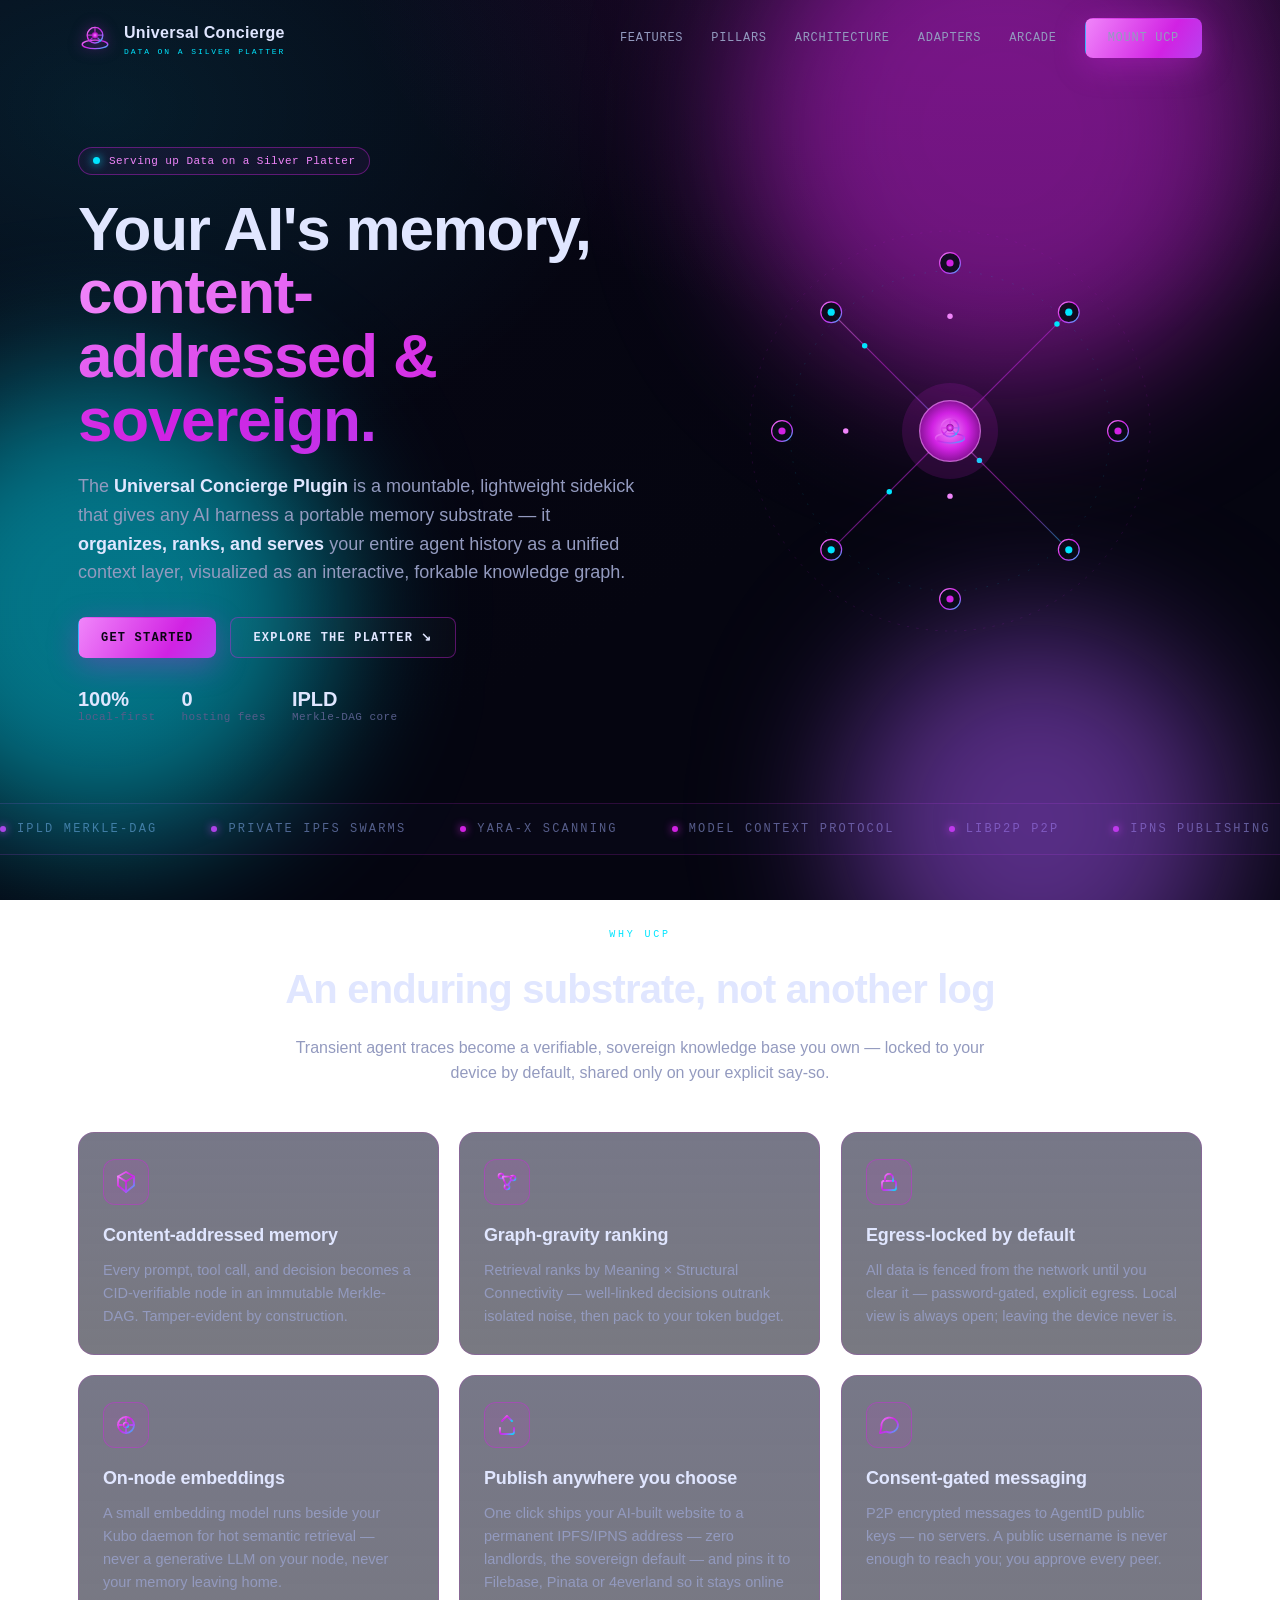
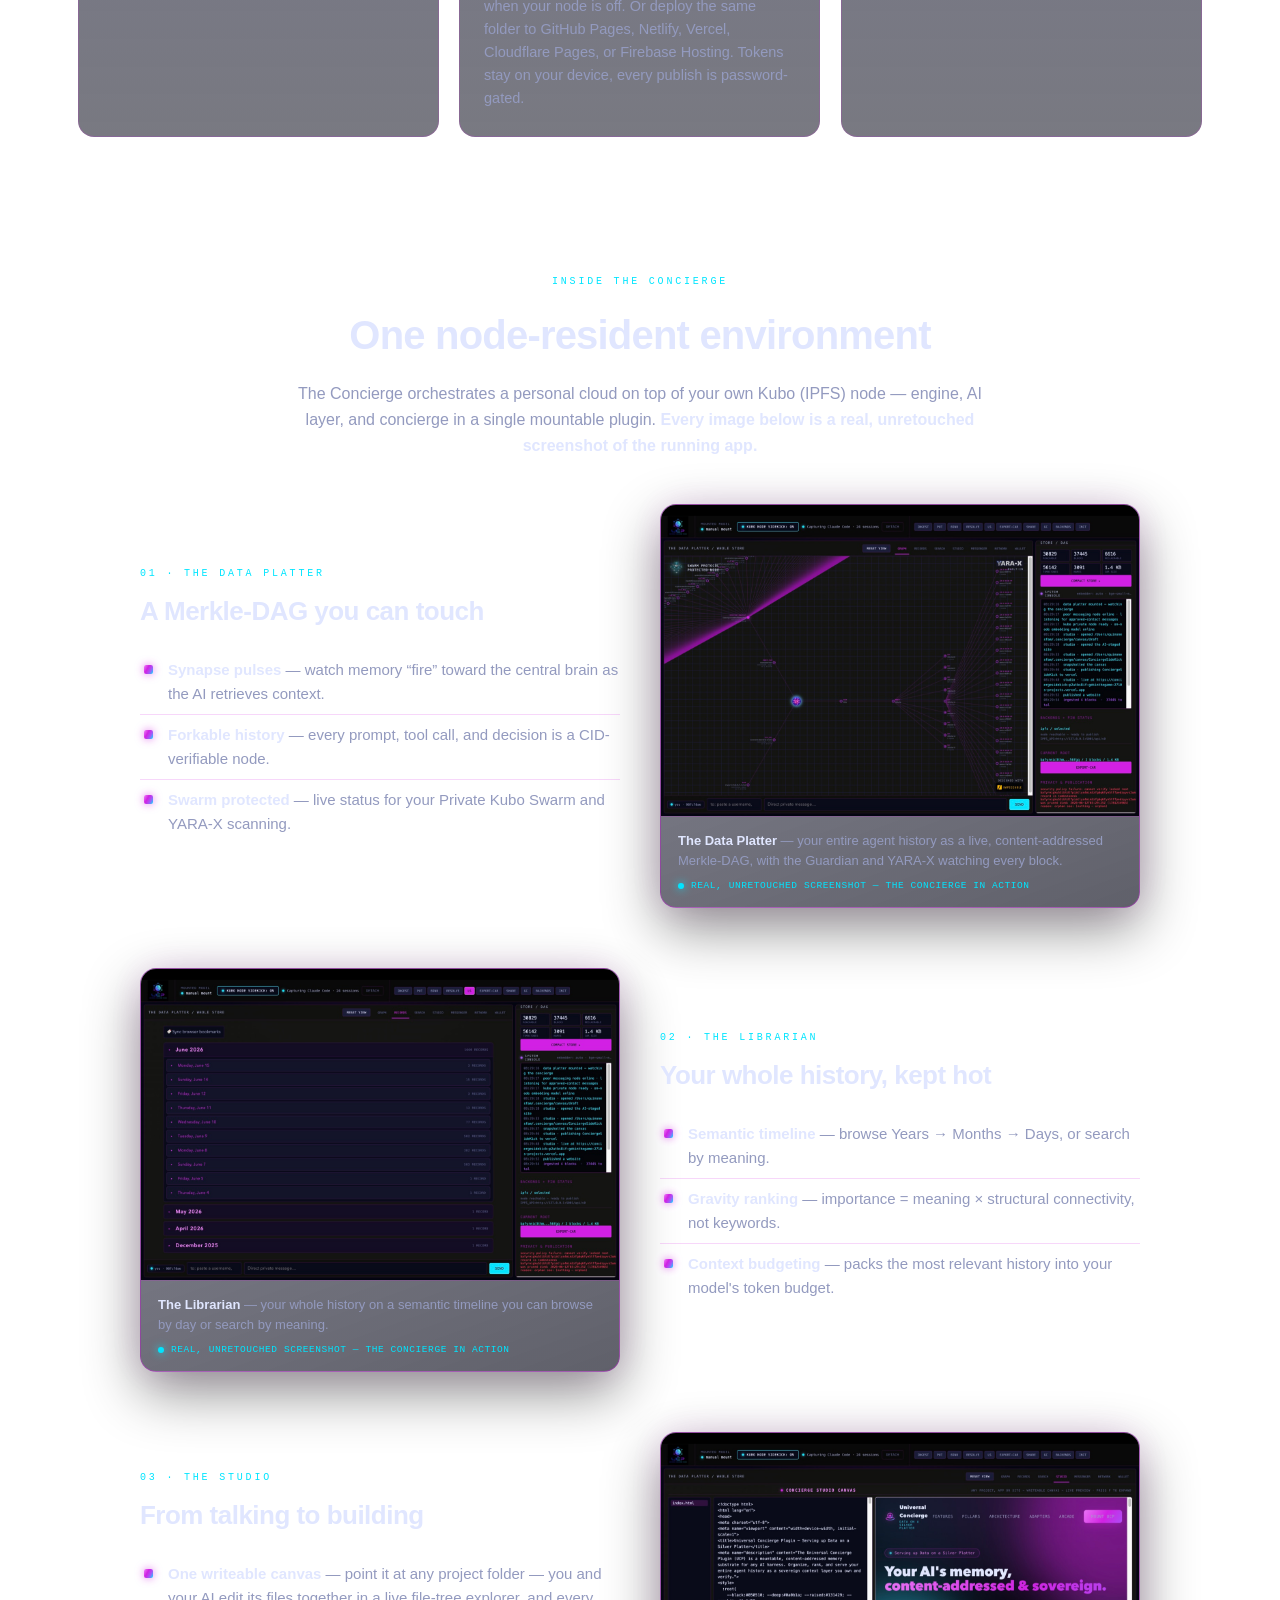
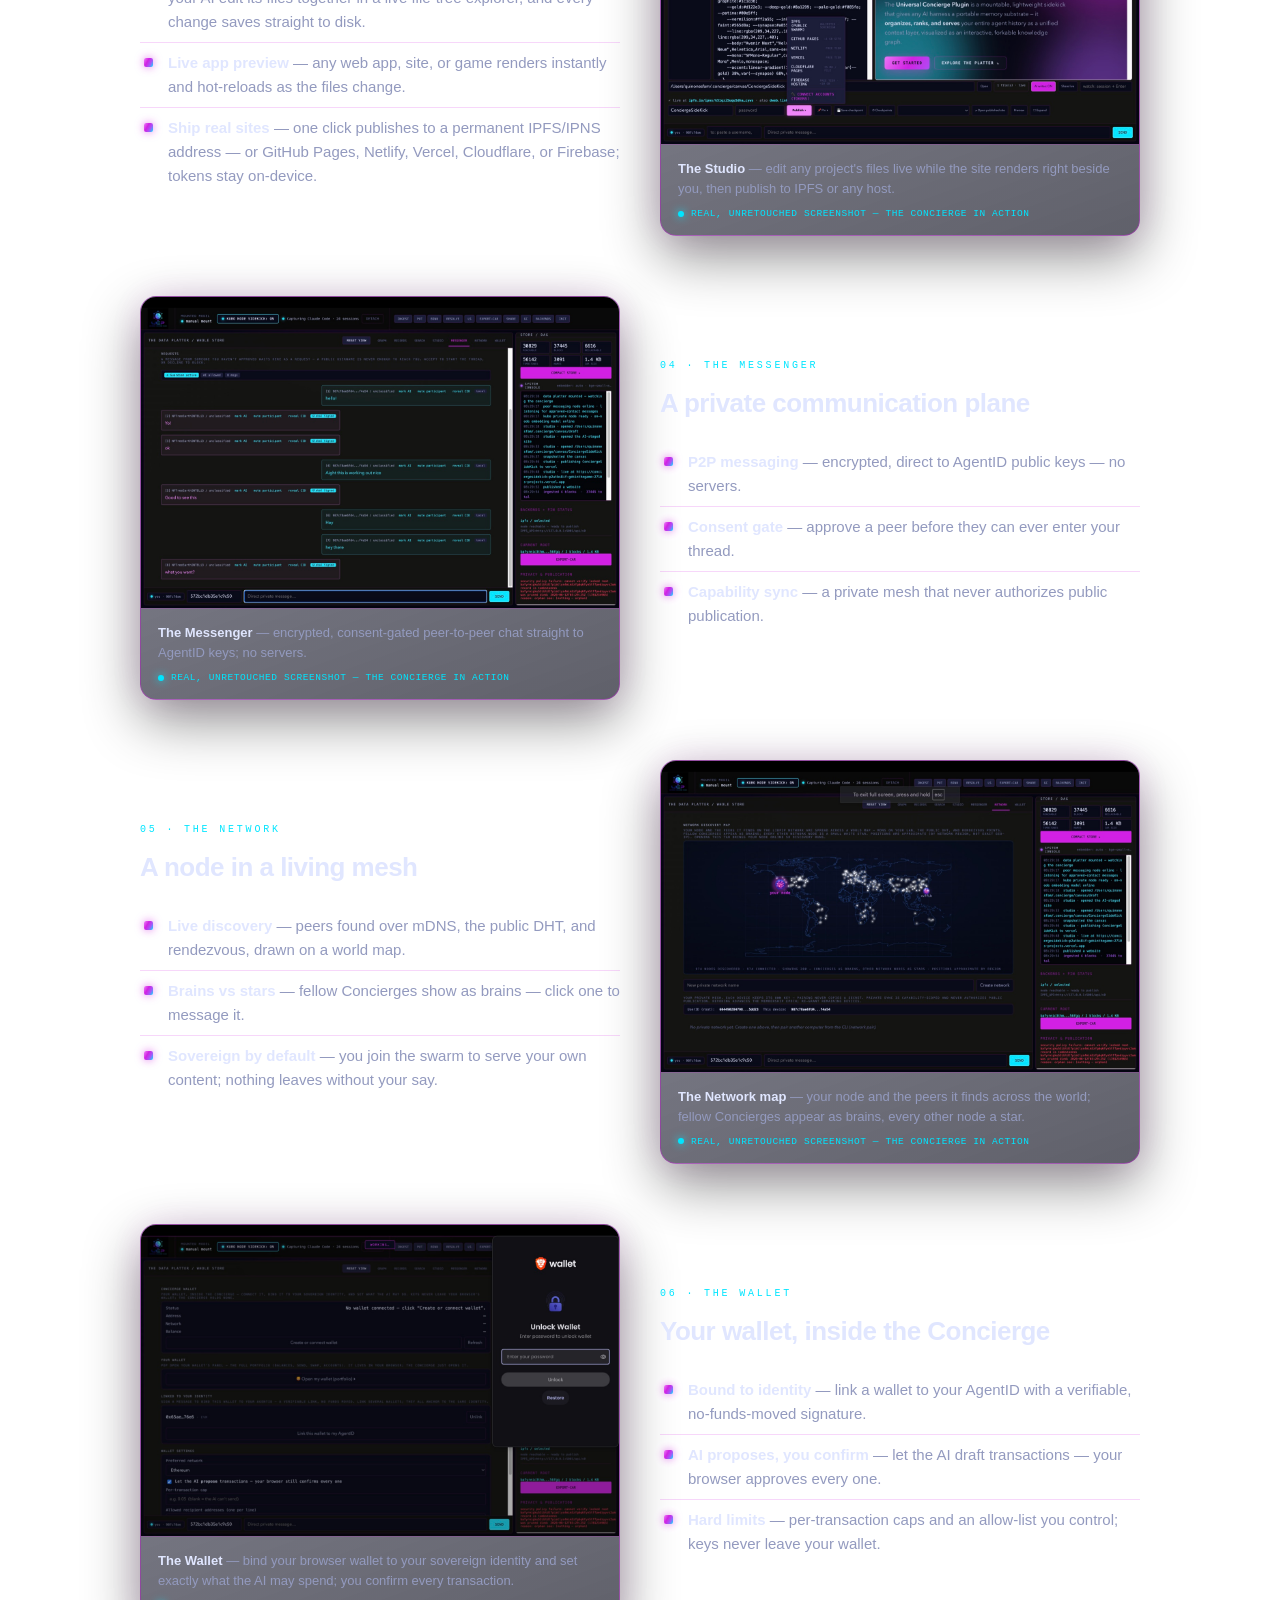
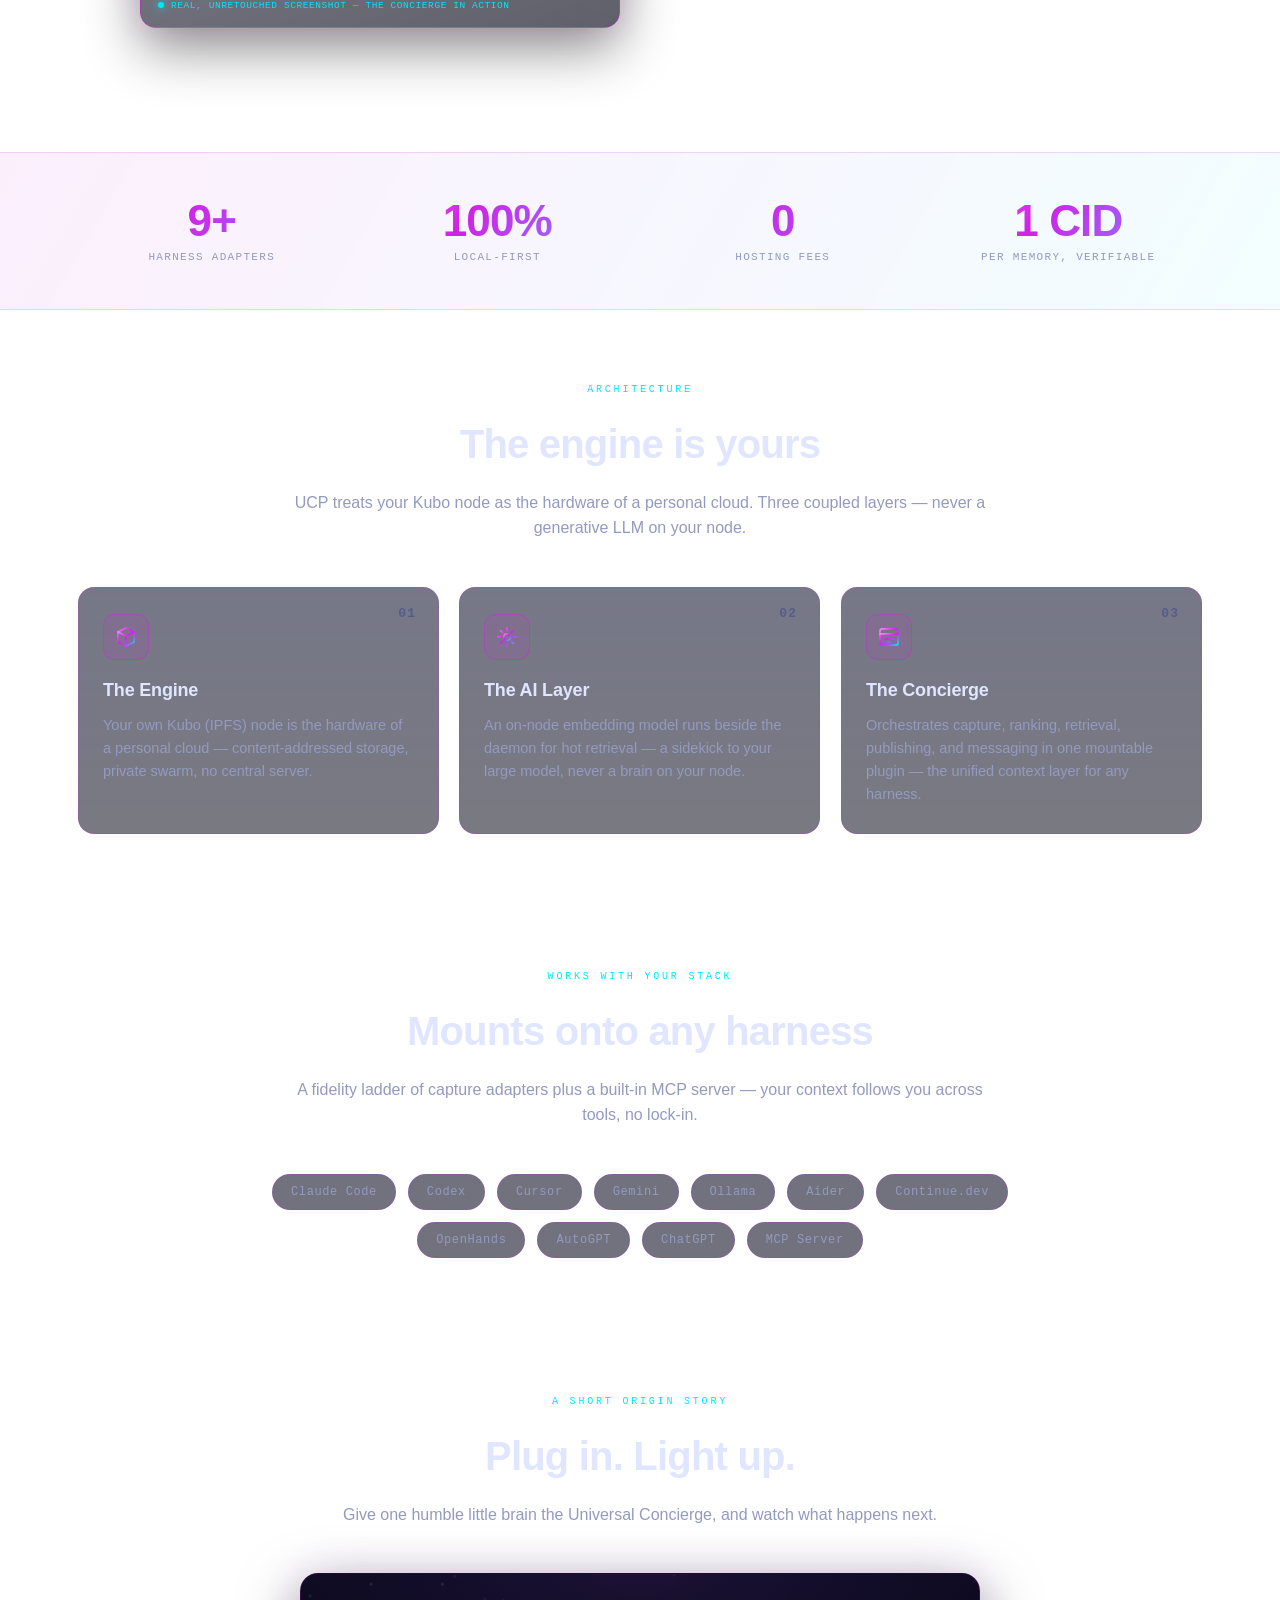
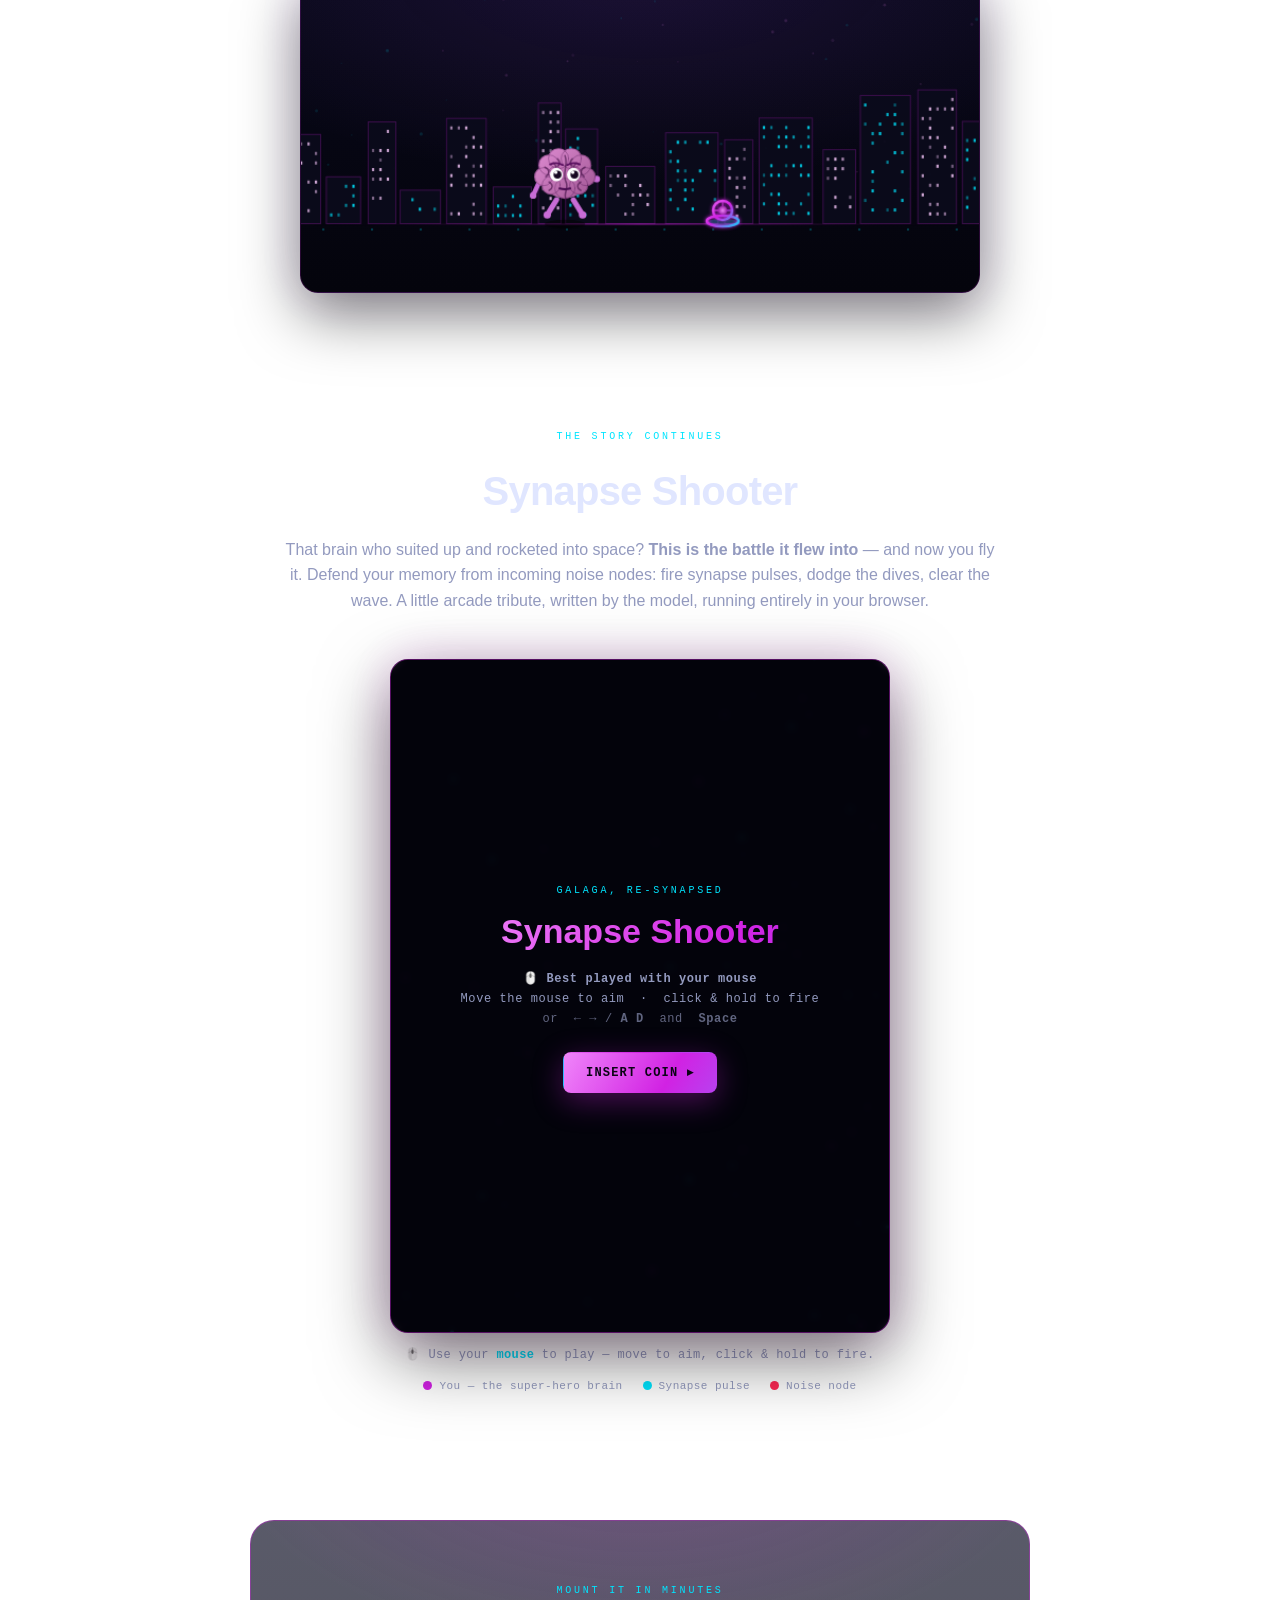
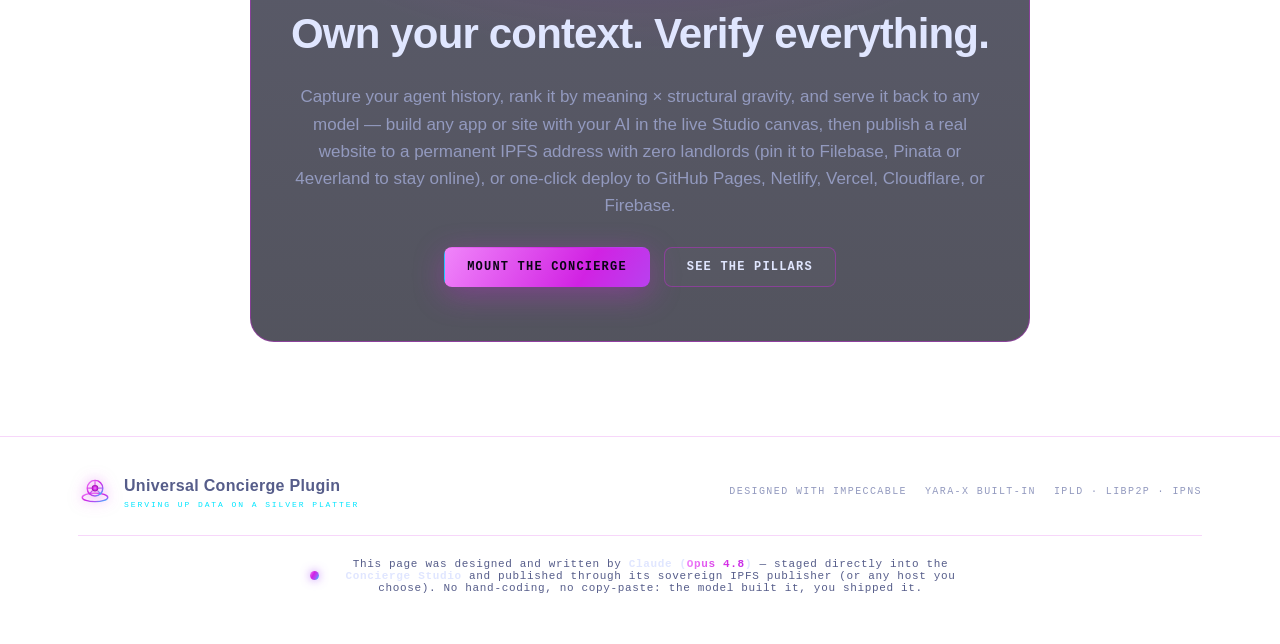
==== commit 6ff95319: "Published via Concierge" ====
--- a/index.html
+++ b/index.html
@@ -217,7 +217,7 @@
       <a href="#architecture">Architecture</a>
       <a href="#adapters">Adapters</a>
       <a href="#arcade">Arcade</a>
-      <a class="btn btn-primary" href="#start">Mount UCP</a>
+      <a class="btn btn-primary" href="https://github.com/gekinthegame/Universal_Concierge_Plugin" target="_blank" rel="noopener noreferrer">Mount UCP</a>
     </div>
   </nav>
 </header>
@@ -326,7 +326,7 @@
       <h2>Own your context. Verify everything.</h2>
       <p>Capture your agent history, rank it by meaning &times; structural gravity, and serve it back to any model — build any app or site with your AI in the live Studio canvas, then publish a real website to a permanent IPFS address with zero landlords (pin it to Filebase, Pinata or 4everland to stay online), or one-click deploy to GitHub Pages, Netlify, Vercel, Cloudflare, or Firebase.</p>
       <div class="cta-row" style="justify-content:center">
-        <a class="btn btn-primary" href="#top">Mount the Concierge</a>
+        <a class="btn btn-primary" href="https://github.com/gekinthegame/Universal_Concierge_Plugin" target="_blank" rel="noopener noreferrer">Mount the Concierge</a>
         <a class="btn btn-ghost" href="#pillars">See the pillars</a>
       </div>
     </div>
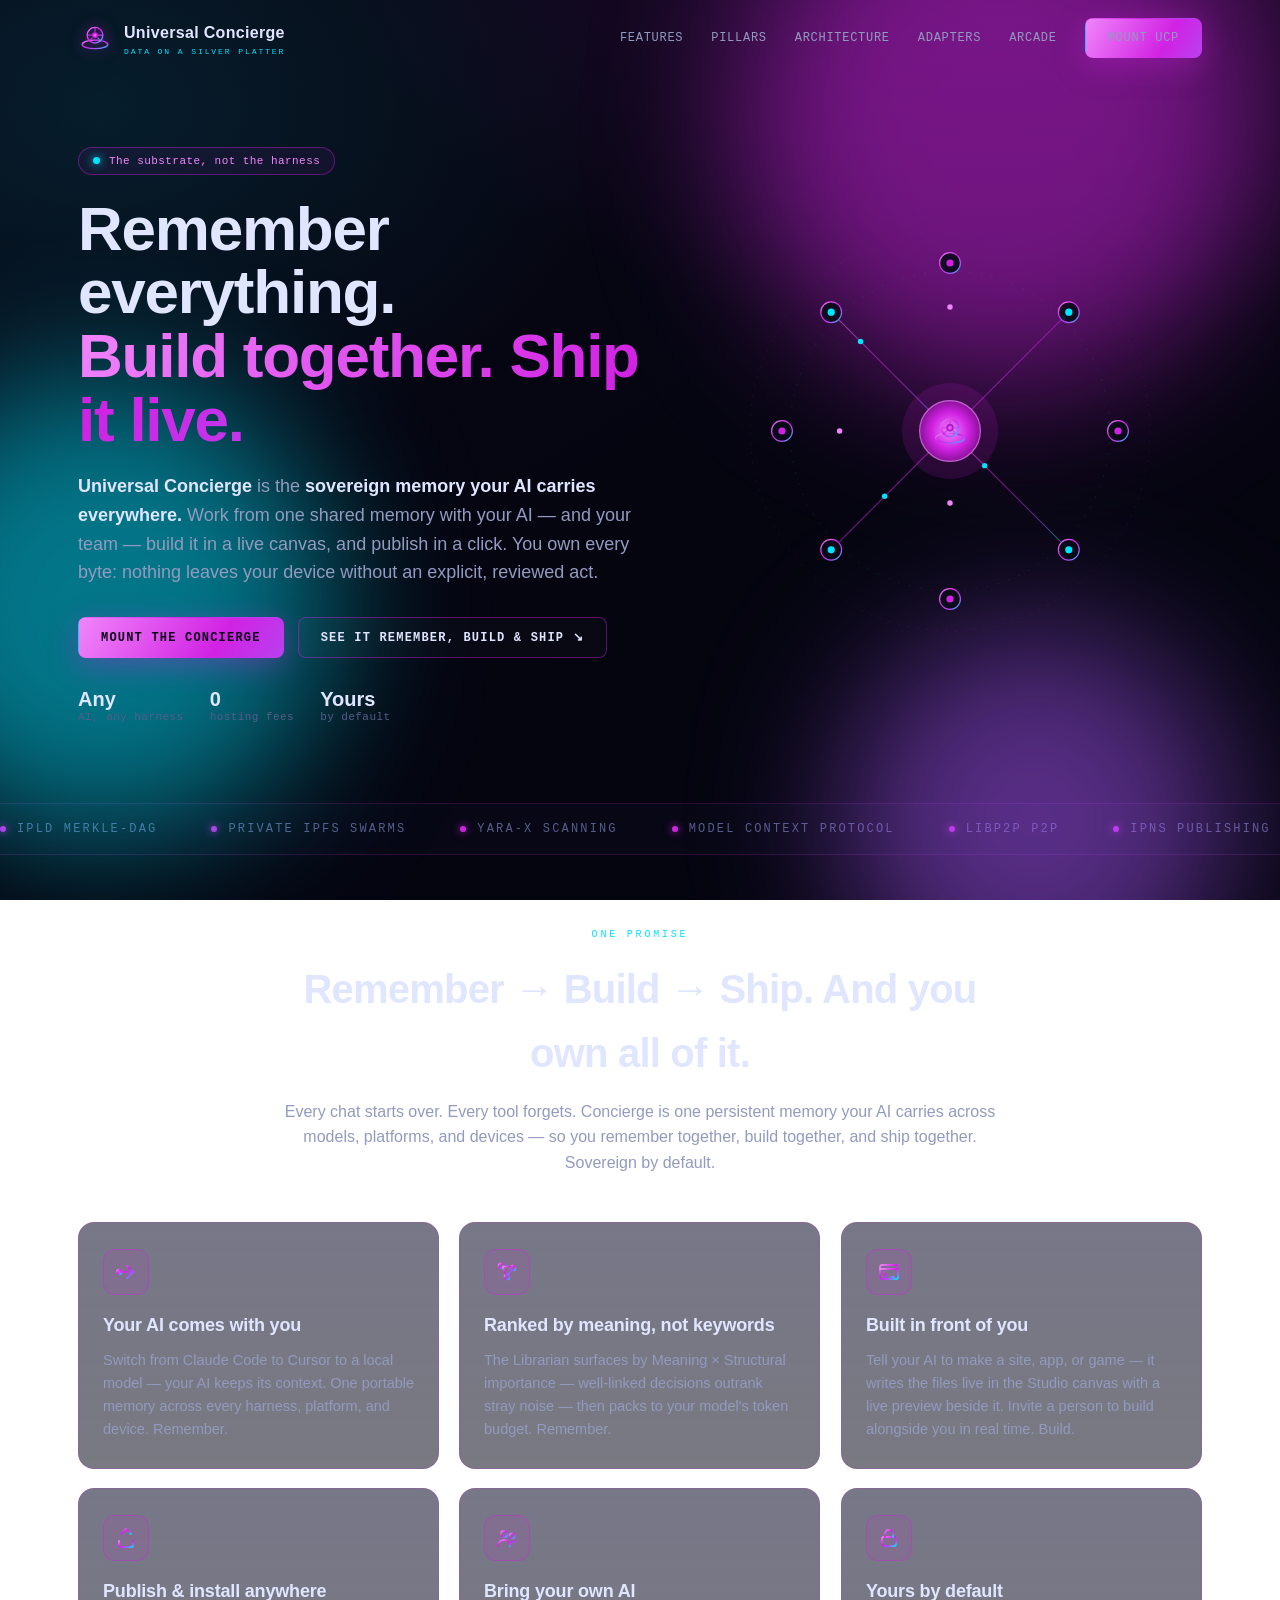
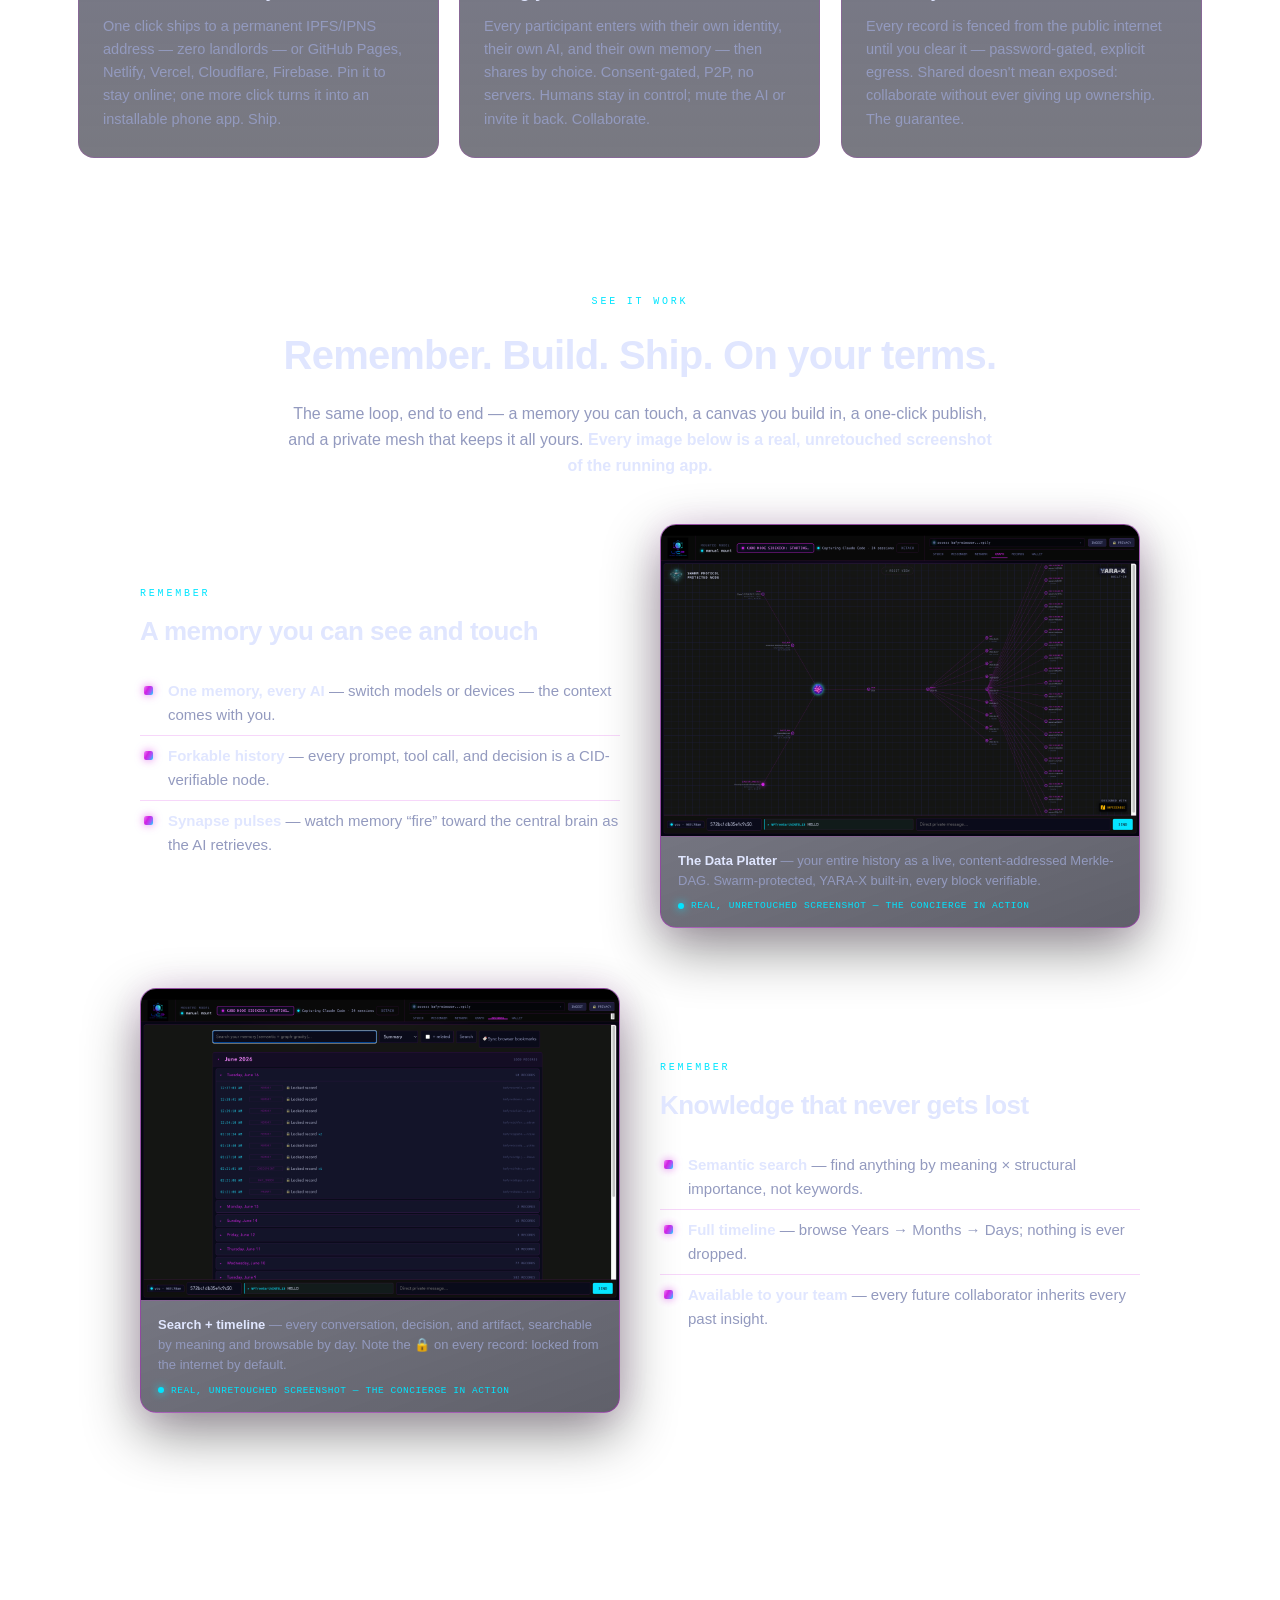
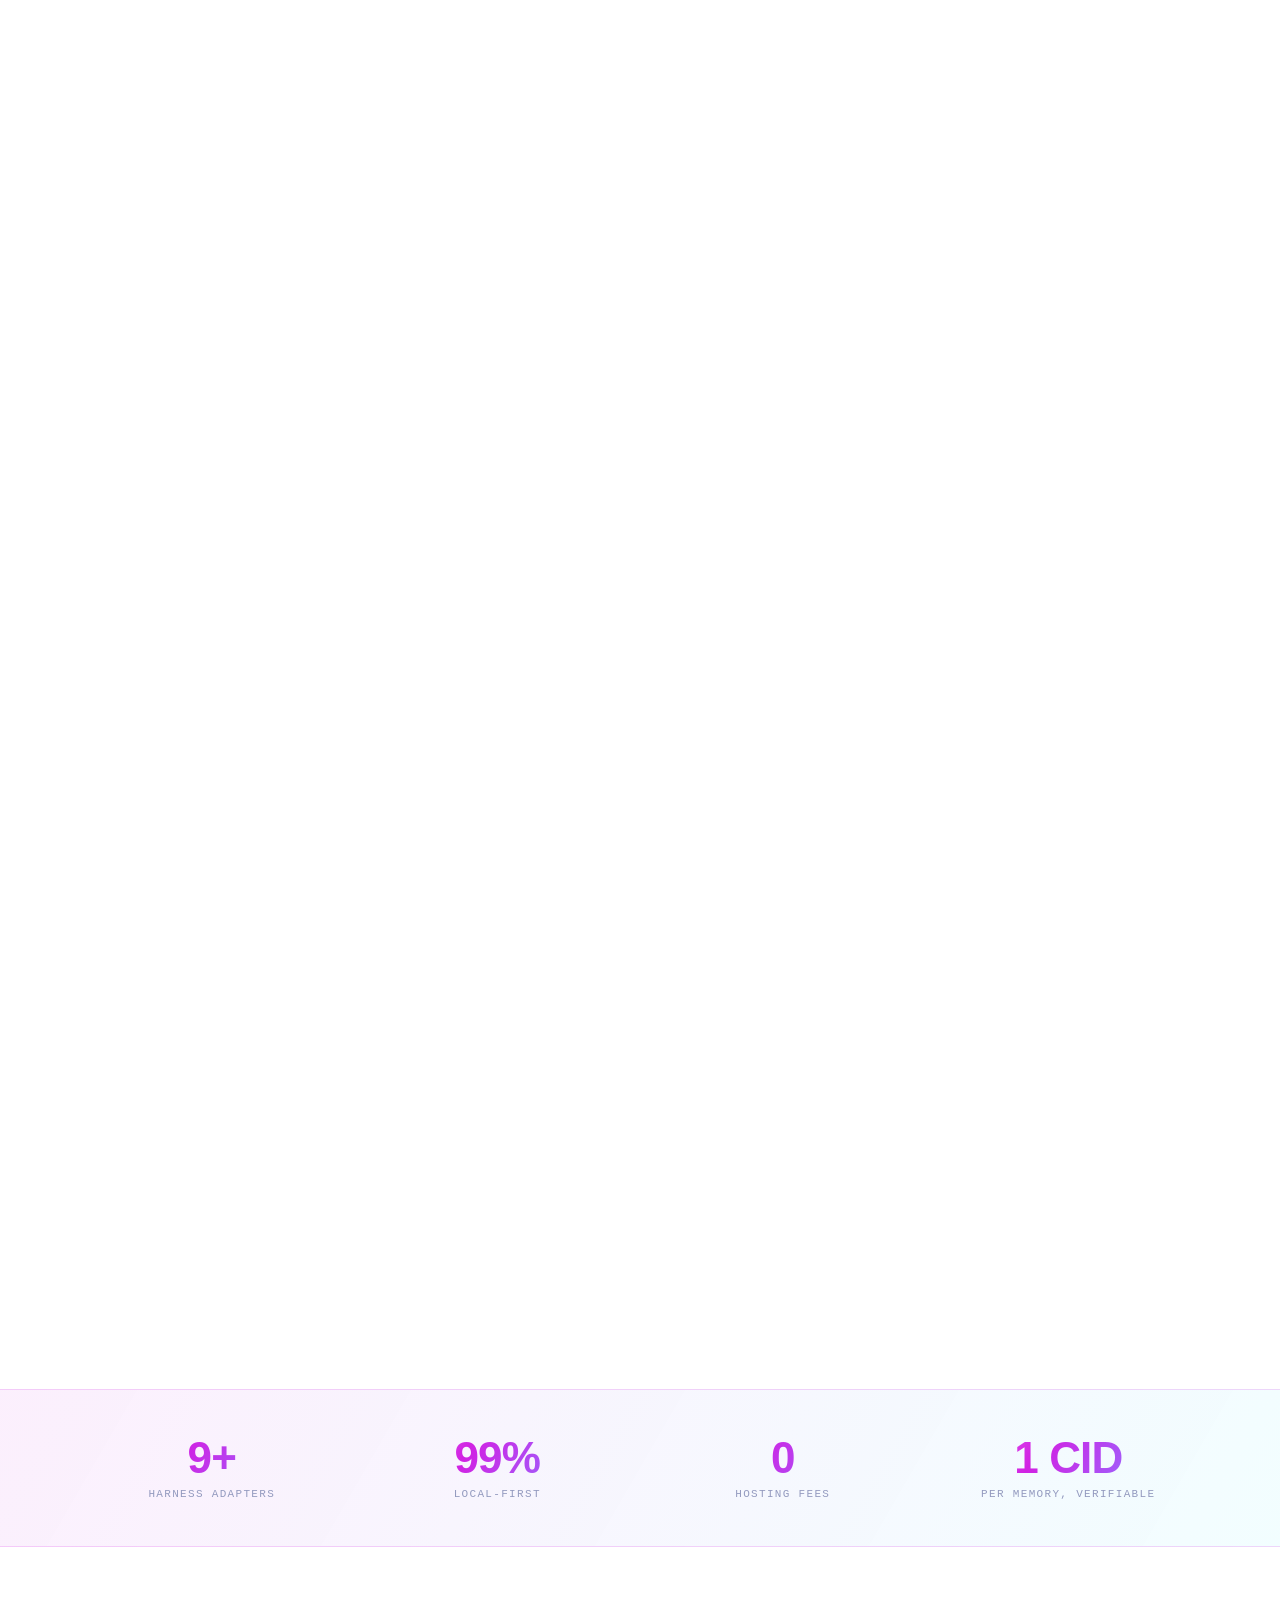
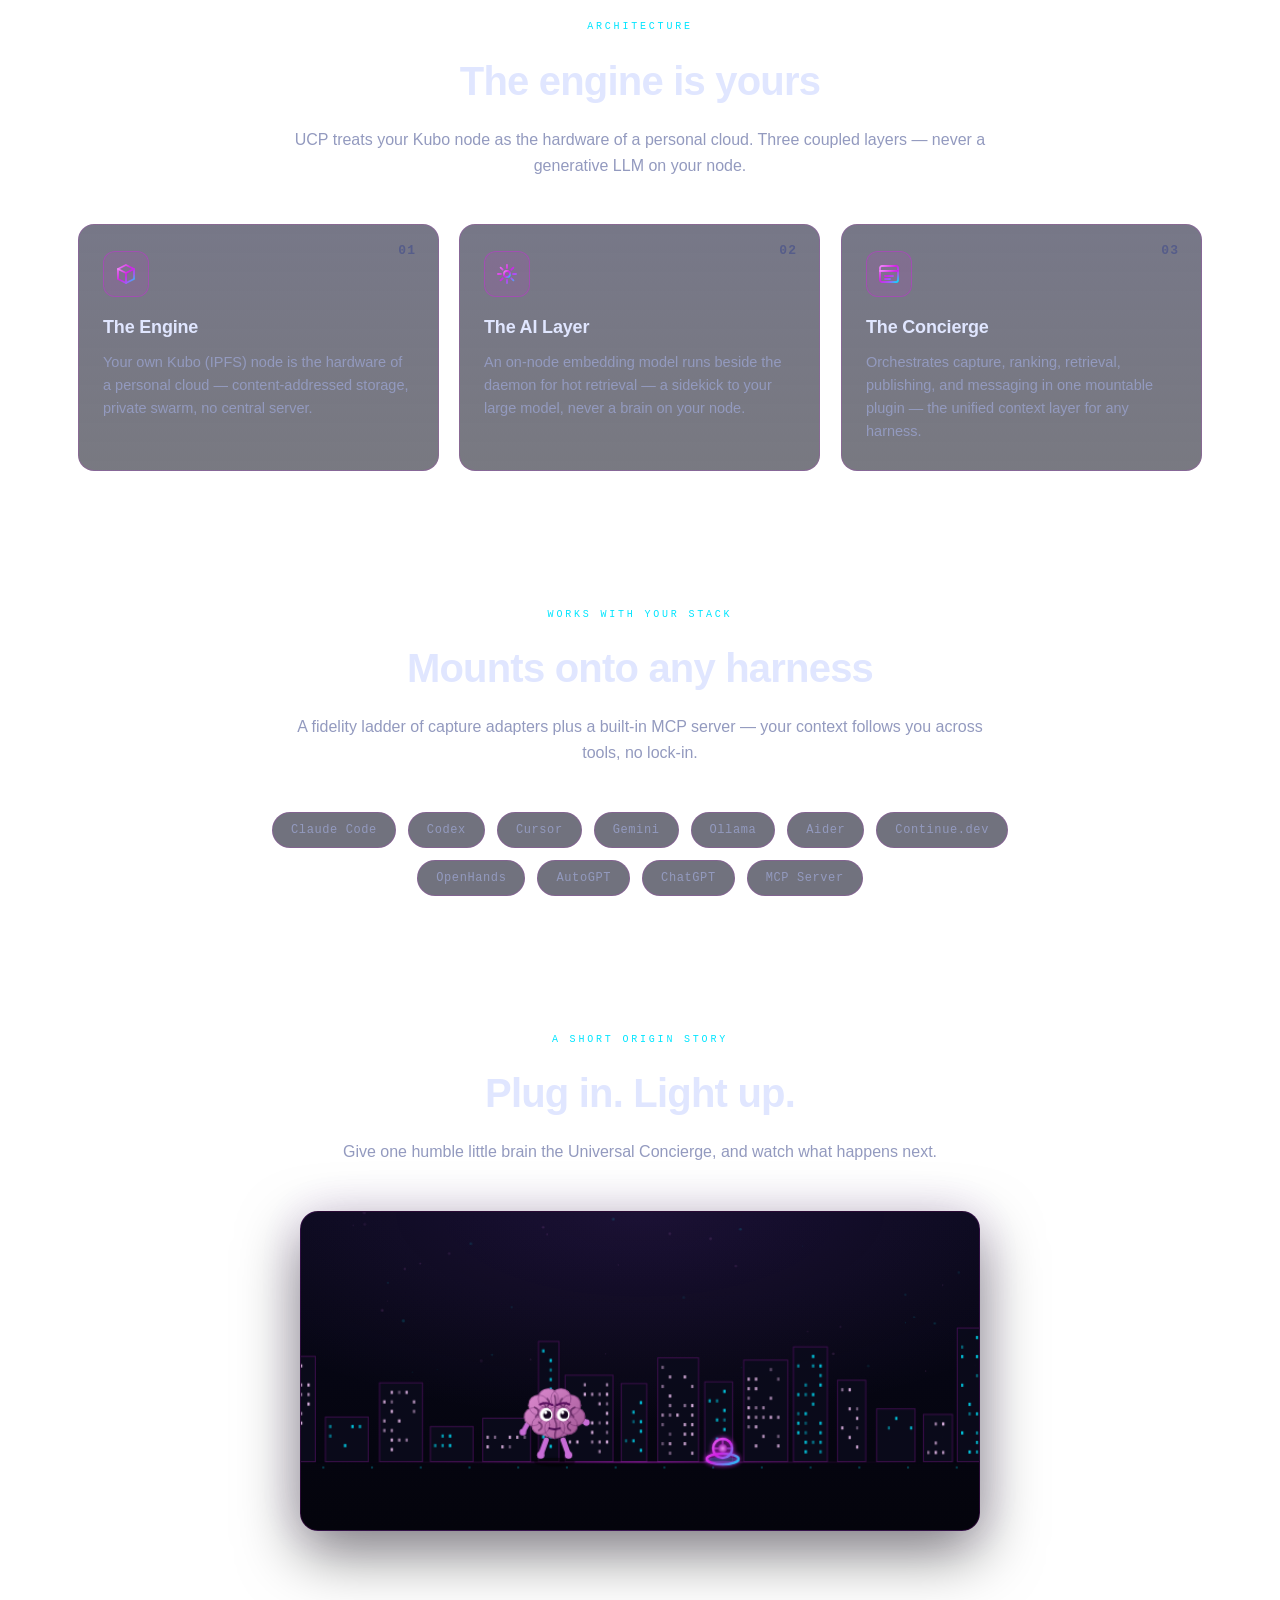
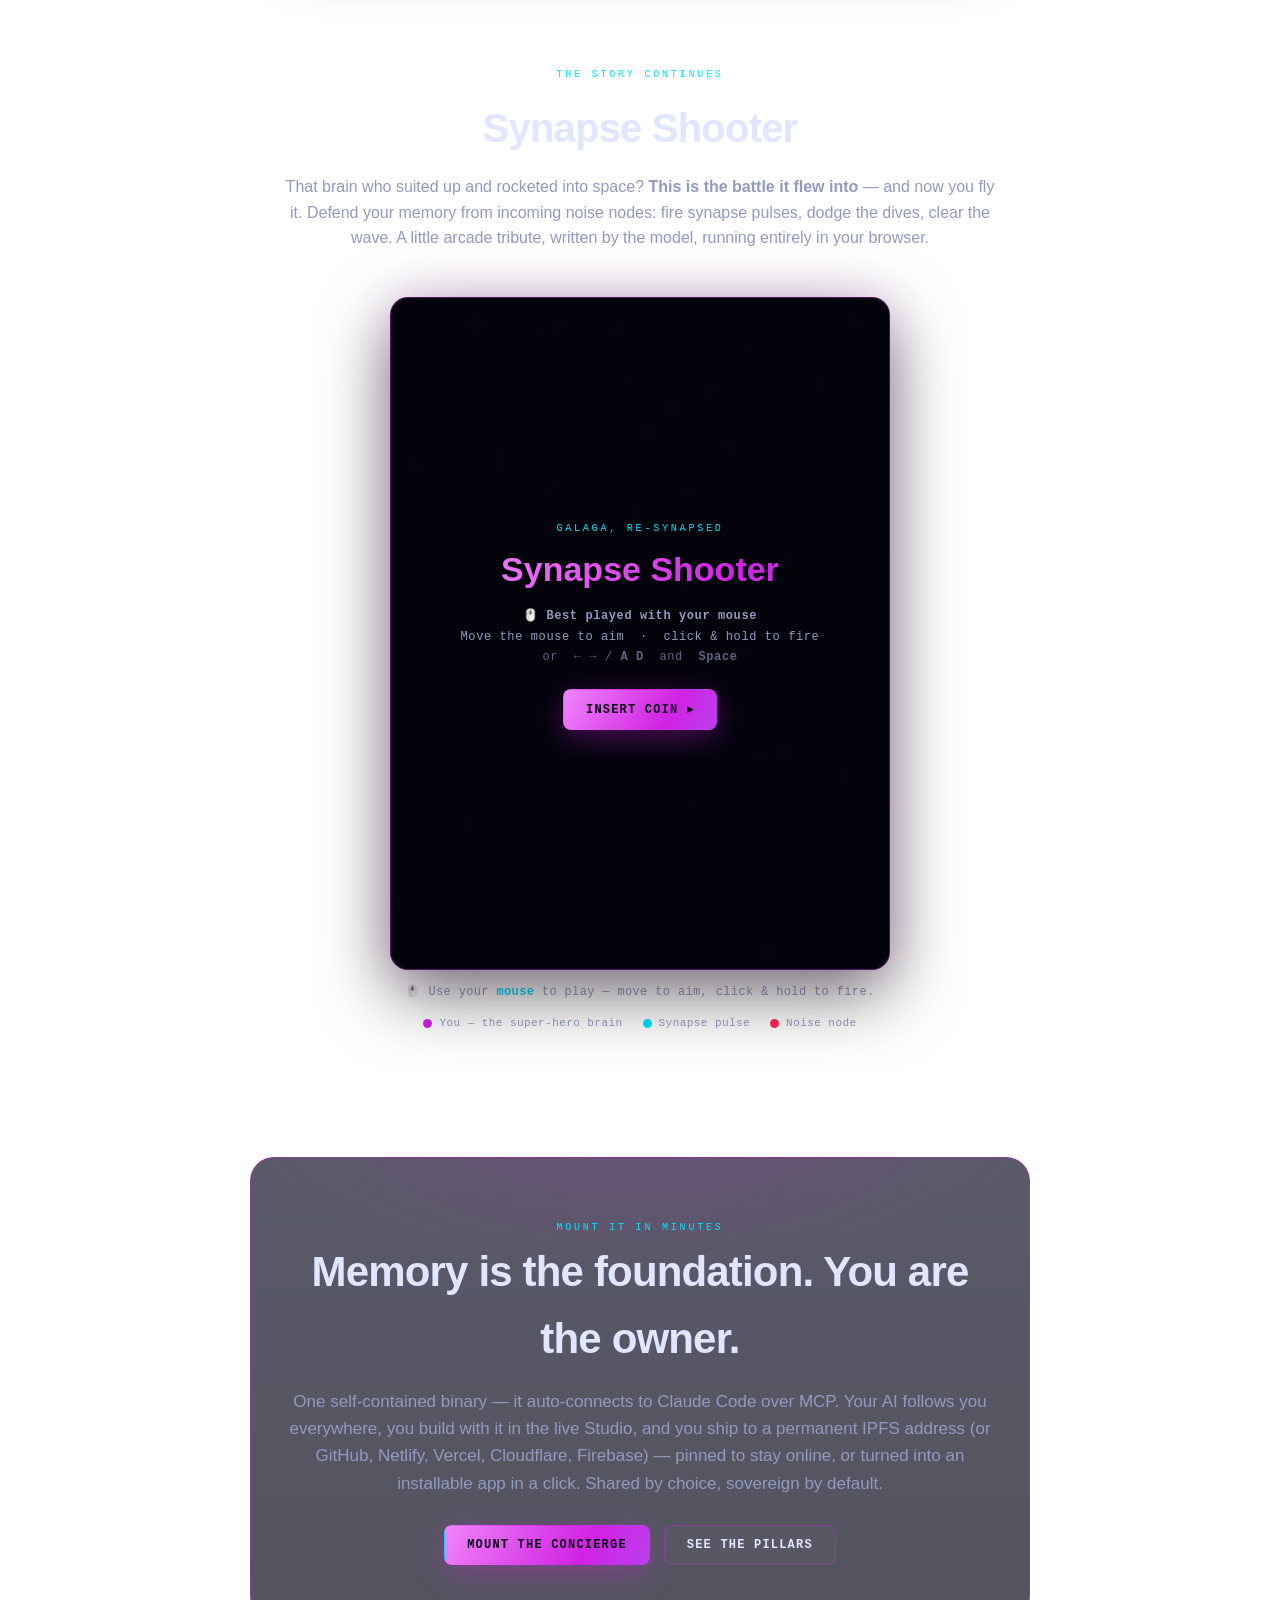
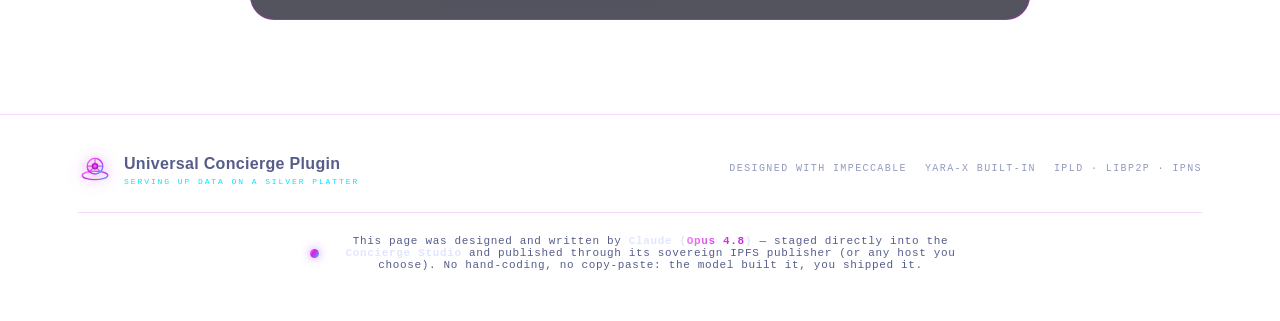
==== commit 455f223e: "Published via Concierge" ====
--- a/index.html
+++ b/index.html
@@ -226,17 +226,17 @@
   <!-- HERO -->
   <section class="hero">
     <div class="reveal in">
-      <span class="slogan-chip"><span class="dot"></span>Serving up Data on a Silver Platter</span>
-      <h1>Your AI's memory,<br><span class="grad">content-addressed&nbsp;&amp; sovereign.</span></h1>
-      <p class="lead">The <b>Universal Concierge Plugin</b> is a mountable, lightweight sidekick that gives any AI harness a portable memory substrate — it <b>organizes, ranks, and serves</b> your entire agent history as a unified context layer, visualized as an interactive, forkable knowledge graph.</p>
+      <span class="slogan-chip"><span class="dot"></span>The substrate, not the harness</span>
+      <h1>Remember everything.<br><span class="grad">Build together. Ship it live.</span></h1>
+      <p class="lead"><b>Universal Concierge</b> is the <b>sovereign memory your AI carries everywhere.</b> Work from one shared memory with your AI — and your team — build it in a live canvas, and publish in a click. You own every byte: nothing leaves your device without an explicit, reviewed act.</p>
       <div class="cta-row">
-        <a class="btn btn-primary" href="#start">Get started</a>
-        <a class="btn btn-ghost" href="#features">Explore the platter ↘</a>
+        <a class="btn btn-primary" href="#start">Mount the Concierge</a>
+        <a class="btn btn-ghost" href="#pillars">See it remember, build &amp; ship ↘</a>
       </div>
       <div class="hero-meta">
-        <div><b>100%</b>local-first</div>
+        <div><b>Any</b>AI, any harness</div>
         <div><b>0</b>hosting fees</div>
-        <div><b>IPLD</b>Merkle-DAG core</div>
+        <div><b>Yours</b>by default</div>
       </div>
     </div>
     <div class="stage floatY">
@@ -261,13 +261,13 @@
 <main class="wrap">
   <!-- FEATURES -->
   <section id="features">
-    <div class="sec-head reveal"><span class="eyebrow">Why UCP</span><h2>An enduring substrate, not another log</h2><p>Transient agent traces become a verifiable, sovereign knowledge base you own — locked to your device by default, shared only on your explicit say-so.</p></div>
+    <div class="sec-head reveal"><span class="eyebrow">One promise</span><h2>Remember → Build → Ship. And you own all of it.</h2><p>Every chat starts over. Every tool forgets. Concierge is one persistent memory your AI carries across models, platforms, and devices — so you remember together, build together, and ship together. Sovereign by default.</p></div>
     <div class="grid" id="featGrid"></div>
   </section>
 
   <!-- PILLARS -->
   <section id="pillars">
-    <div class="sec-head reveal"><span class="eyebrow">Inside the Concierge</span><h2>One node-resident environment</h2><p>The Concierge orchestrates a personal cloud on top of your own Kubo (IPFS) node — engine, AI layer, and concierge in a single mountable plugin. <b style="color:var(--ink)">Every image below is a real, unretouched screenshot of the running app.</b></p></div>
+    <div class="sec-head reveal"><span class="eyebrow">See it work</span><h2>Remember. Build. Ship. On your terms.</h2><p>The same loop, end to end — a memory you can touch, a canvas you build in, a one-click publish, and a private mesh that keeps it all yours. <b style="color:var(--ink)">Every image below is a real, unretouched screenshot of the running app.</b></p></div>
     <div id="pillarWrap"></div>
   </section>
 </main>
@@ -323,8 +323,8 @@
   <section id="start">
     <div class="finale reveal">
       <span class="eyebrow">Mount it in minutes</span>
-      <h2>Own your context. Verify everything.</h2>
-      <p>Capture your agent history, rank it by meaning &times; structural gravity, and serve it back to any model — build any app or site with your AI in the live Studio canvas, then publish a real website to a permanent IPFS address with zero landlords (pin it to Filebase, Pinata or 4everland to stay online), or one-click deploy to GitHub Pages, Netlify, Vercel, Cloudflare, or Firebase.</p>
+      <h2>Memory is the foundation. You are the owner.</h2>
+      <p>One self-contained binary — it auto-connects to Claude Code over MCP. Your AI follows you everywhere, you build with it in the live Studio, and you ship to a permanent IPFS address (or GitHub, Netlify, Vercel, Cloudflare, Firebase) — pinned to stay online, or turned into an installable app in a click. Shared by choice, sovereign by default.</p>
       <div class="cta-row" style="justify-content:center">
         <a class="btn btn-primary" href="https://github.com/gekinthegame/Universal_Concierge_Plugin" target="_blank" rel="noopener noreferrer">Mount the Concierge</a>
         <a class="btn btn-ghost" href="#pillars">See the pillars</a>
@@ -374,12 +374,12 @@
 
   function icon(p){return '<svg viewBox="0 0 24 24" fill="none" stroke="url(#g)" stroke-width="1.8" stroke-linecap="round" stroke-linejoin="round">'+p+'</svg>';}
   var feats=[
-    {t:"Content-addressed memory",d:"Every prompt, tool call, and decision becomes a CID-verifiable node in an immutable Merkle-DAG. Tamper-evident by construction.",i:'<path d="M12 2l8 4.5v9L12 22 4 15.5v-9z"/><path d="M12 22V12M4 6.5l8 5 8-5"/>'},
-    {t:"Graph-gravity ranking",d:"Retrieval ranks by Meaning × Structural Connectivity — well-linked decisions outrank isolated noise, then pack to your token budget.",i:'<circle cx="6" cy="6" r="2.4"/><circle cx="18" cy="8" r="2.4"/><circle cx="12" cy="17" r="2.4"/><path d="M7.8 7.4L11 15M16.4 9.6L13 15M8 6.6h8"/>'},
-    {t:"Egress-locked by default",d:"All data is fenced from the network until you clear it — password-gated, explicit egress. Local view is always open; leaving the device never is.",i:'<rect x="5" y="11" width="14" height="9" rx="2"/><path d="M8 11V8a4 4 0 018 0v3"/>'},
-    {t:"On-node embeddings",d:"A small embedding model runs beside your Kubo daemon for hot semantic retrieval — never a generative LLM on your node, never your memory leaving home.",i:'<circle cx="12" cy="12" r="8"/><path d="M12 4v4M12 16v4M4 12h4M16 12h4"/><circle cx="12" cy="12" r="2.3"/>'},
-    {t:"Publish anywhere you choose",d:"One click ships your AI-built website to a permanent IPFS/IPNS address — zero landlords, the sovereign default — and pins it to Filebase, Pinata or 4everland so it stays online when your node is off. Or deploy the same folder to GitHub Pages, Netlify, Vercel, Cloudflare Pages, or Firebase Hosting. Tokens stay on your device, every publish is password-gated.",i:'<path d="M12 3v12"/><path d="M7 8l5-5 5 5"/><path d="M5 15v4a2 2 0 002 2h10a2 2 0 002-2v-4"/>'},
-    {t:"Consent-gated messaging",d:"P2P encrypted messages to AgentID public keys — no servers. A public username is never enough to reach you; you approve every peer.",i:'<path d="M21 11.5a8 8 0 01-11.6 7.1L3 20l1.4-5.4A8 8 0 1121 11.5z"/>'}
+    {t:"Your AI comes with you",d:"Switch from Claude Code to Cursor to a local model — your AI keeps its context. One portable memory across every harness, platform, and device. Remember.",i:'<path d="M5 12h14M13 6l6 6-6 6"/><circle cx="5" cy="12" r="2.2"/>'},
+    {t:"Ranked by meaning, not keywords",d:"The Librarian surfaces by Meaning × Structural importance — well-linked decisions outrank stray noise — then packs to your model's token budget. Remember.",i:'<circle cx="6" cy="6" r="2.4"/><circle cx="18" cy="8" r="2.4"/><circle cx="12" cy="17" r="2.4"/><path d="M7.8 7.4L11 15M16.4 9.6L13 15M8 6.6h8"/>'},
+    {t:"Built in front of you",d:"Tell your AI to make a site, app, or game — it writes the files live in the Studio canvas with a live preview beside it. Invite a person to build alongside you in real time. Build.",i:'<rect x="3" y="5" width="18" height="14" rx="2"/><path d="M3 9h18M7 13l2 2-2 2M13 17h4"/>'},
+    {t:"Publish & install anywhere",d:"One click ships to a permanent IPFS/IPNS address — zero landlords — or GitHub Pages, Netlify, Vercel, Cloudflare, Firebase. Pin it to stay online; one more click turns it into an installable phone app. Ship.",i:'<path d="M12 3v12"/><path d="M7 8l5-5 5 5"/><path d="M5 15v4a2 2 0 002 2h10a2 2 0 002-2v-4"/>'},
+    {t:"Bring your own AI",d:"Every participant enters with their own identity, their own AI, and their own memory — then shares by choice. Consent-gated, P2P, no servers. Humans stay in control; mute the AI or invite it back. Collaborate.",i:'<circle cx="9" cy="8" r="3"/><circle cx="17" cy="10" r="2.4"/><path d="M3 20a6 6 0 0112 0M14.5 20a5 5 0 016.5-4.7"/>'},
+    {t:"Yours by default",d:"Every record is fenced from the public internet until you clear it — password-gated, explicit egress. Shared doesn't mean exposed: collaborate without ever giving up ownership. The guarantee.",i:'<rect x="5" y="11" width="14" height="9" rx="2"/><path d="M8 11V8a4 4 0 018 0v3"/>'}
   ];
   var fg=document.getElementById("featGrid");
   if(fg)feats.forEach(function(f,i){
@@ -395,12 +395,11 @@
     return '<svg viewBox="0 0 200 150"><circle cx="60" cy="58" r="16" fill="none" stroke="url(#g)" stroke-width="1.6"/><circle cx="140" cy="58" r="16" fill="none" stroke="url(#g)" stroke-width="1.6"/><circle cx="60" cy="58" r="5" fill="#d122e3"/><circle cx="140" cy="58" r="5" fill="#00e5ff"/><path d="M76 58h48" stroke="url(#g)" stroke-width="1.5" stroke-dasharray="4 4"><animate attributeName="stroke-dashoffset" from="16" to="0" dur="1s" repeatCount="indefinite"/></path><path d="M60 74v14M140 74v14M60 88h80v8" stroke="url(#g)" stroke-width="1.2" fill="none" opacity=".6"/><rect x="86" y="100" width="28" height="14" rx="3" fill="none" stroke="#a855f7" stroke-width="1.4"/></svg>';
   }
   var pillars=[
-    {tag:"01 · The Data Platter",t:"A Merkle-DAG you can touch",img:"platter.jpg",cap:"<b>The Data Platter</b> — your entire agent history as a live, content-addressed Merkle-DAG, with the Guardian and YARA-X watching every block.",li:[["Synapse pulses","watch memory “fire” toward the central brain as the AI retrieves context."],["Forkable history","every prompt, tool call, and decision is a CID-verifiable node."],["Swarm protected","live status for your Private Kubo Swarm and YARA-X scanning."]]},
-    {tag:"02 · The Librarian",t:"Your whole history, kept hot",img:"librarian.jpg",cap:"<b>The Librarian</b> — your whole history on a semantic timeline you can browse by day or search by meaning.",li:[["Semantic timeline","browse Years → Months → Days, or search by meaning."],["Gravity ranking","importance = meaning × structural connectivity, not keywords."],["Context budgeting","packs the most relevant history into your model's token budget."]]},
-    {tag:"03 · The Studio",t:"From talking to building",img:"studio.jpg",cap:"<b>The Studio</b> — edit any project's files live while the site renders right beside you, then publish to IPFS or any host.",li:[["One writeable canvas","point it at any project folder — you and your AI edit its files together in a live file-tree explorer, and every change saves straight to disk."],["Live app preview","any web app, site, or game renders instantly and hot-reloads as the files change."],["Ship real sites","one click publishes to a permanent IPFS/IPNS address — or GitHub Pages, Netlify, Vercel, Cloudflare, or Firebase; tokens stay on-device."]]},
-    {tag:"04 · The Messenger",t:"A private communication plane",img:"messenger.jpg",cap:"<b>The Messenger</b> — encrypted, consent-gated peer-to-peer chat straight to AgentID keys; no servers.",li:[["P2P messaging","encrypted, direct to AgentID public keys — no servers."],["Consent gate","approve a peer before they can ever enter your thread."],["Capability sync","a private mesh that never authorizes public publication."]]},
-    {tag:"05 · The Network",t:"A node in a living mesh",img:"network.jpg",cap:"<b>The Network map</b> — your node and the peers it finds across the world; fellow Concierges appear as brains, every other node a star.",li:[["Live discovery","peers found over mDNS, the public DHT, and rendezvous, drawn on a world map."],["Brains vs stars","fellow Concierges show as brains — click one to message it."],["Sovereign by default","you join the swarm to serve your own content; nothing leaves without your say."]]},
-    {tag:"06 · The Wallet",t:"Your wallet, inside the Concierge",img:"wallet.jpg",cap:"<b>The Wallet</b> — bind your browser wallet to your sovereign identity and set exactly what the AI may spend; you confirm every transaction.",li:[["Bound to identity","link a wallet to your AgentID with a verifiable, no-funds-moved signature."],["AI proposes, you confirm","let the AI draft transactions — your browser approves every one."],["Hard limits","per-transaction caps and an allow-list you control; keys never leave your wallet."]]}
+    {tag:"Remember",t:"A memory you can see and touch",img:"platter.png",cap:"<b>The Data Platter</b> — your entire history as a live, content-addressed Merkle-DAG. Swarm-protected, YARA-X built-in, every block verifiable.",li:[["One memory, every AI","switch models or devices — the context comes with you."],["Forkable history","every prompt, tool call, and decision is a CID-verifiable node."],["Synapse pulses","watch memory “fire” toward the central brain as the AI retrieves."]]},
+    {tag:"Remember",t:"Knowledge that never gets lost",img:"records.png",cap:"<b>Search + timeline</b> — every conversation, decision, and artifact, searchable by meaning and browsable by day. Note the 🔒 on every record: locked from the internet by default.",li:[["Semantic search","find anything by meaning × structural importance, not keywords."],["Full timeline","browse Years → Months → Days; nothing is ever dropped."],["Available to your team","every future collaborator inherits every past insight."]]},
+    {tag:"Build & Ship",t:"Built in front of you — then shipped anywhere",img:"studio.png",cap:"<b>The Studio</b> — tell your AI to build a site, app, or game; it writes the files live with a preview beside you. One click publishes — or turns it into an installable phone app. <i>This very site was built this way.</i>",li:[["One writeable canvas","you and your AI edit the project's files together, saved straight to disk."],["Live preview","any web app, site, or game renders instantly and hot-reloads."],["Publish & install","IPFS/IPNS or GitHub/Netlify/Vercel/Cloudflare/Firebase — pin it, or make it a PWA."]]},
+    {tag:"Collaborate",t:"Bring your own AI. Share by choice.",img:"messenger.png",cap:"<b>The Messenger</b> — encrypted, consent-gated peer-to-peer chat to AgentID keys; no servers. Each person brings their own AI and memory; you share only what you choose.",li:[["Your own everything","every participant enters with their own identity, AI, and memory."],["Consent gate","a username is never enough — you approve every peer before they reach you."],["Humans in control","mute the AI when you want, invite it when you need it."]]},
+    {tag:"On your terms",t:"Shared doesn't mean exposed",img:"network.png",cap:"<b>The Network</b> — your private mesh on a world map. Share your whole node with one trusted device, pair a computer, keep memory hot — all swarm-protected.",li:[["Private swarm","your devices sync over an encrypted mesh; nothing public unless you say so."],["Pair & share","share your node with your other computer in a click, capability-scoped."],["Own the artifact","and the memory that created it — collaboration without giving up ownership."]]}
   ];
   var pw=document.getElementById("pillarWrap");
   if(pw)pillars.forEach(function(p){
